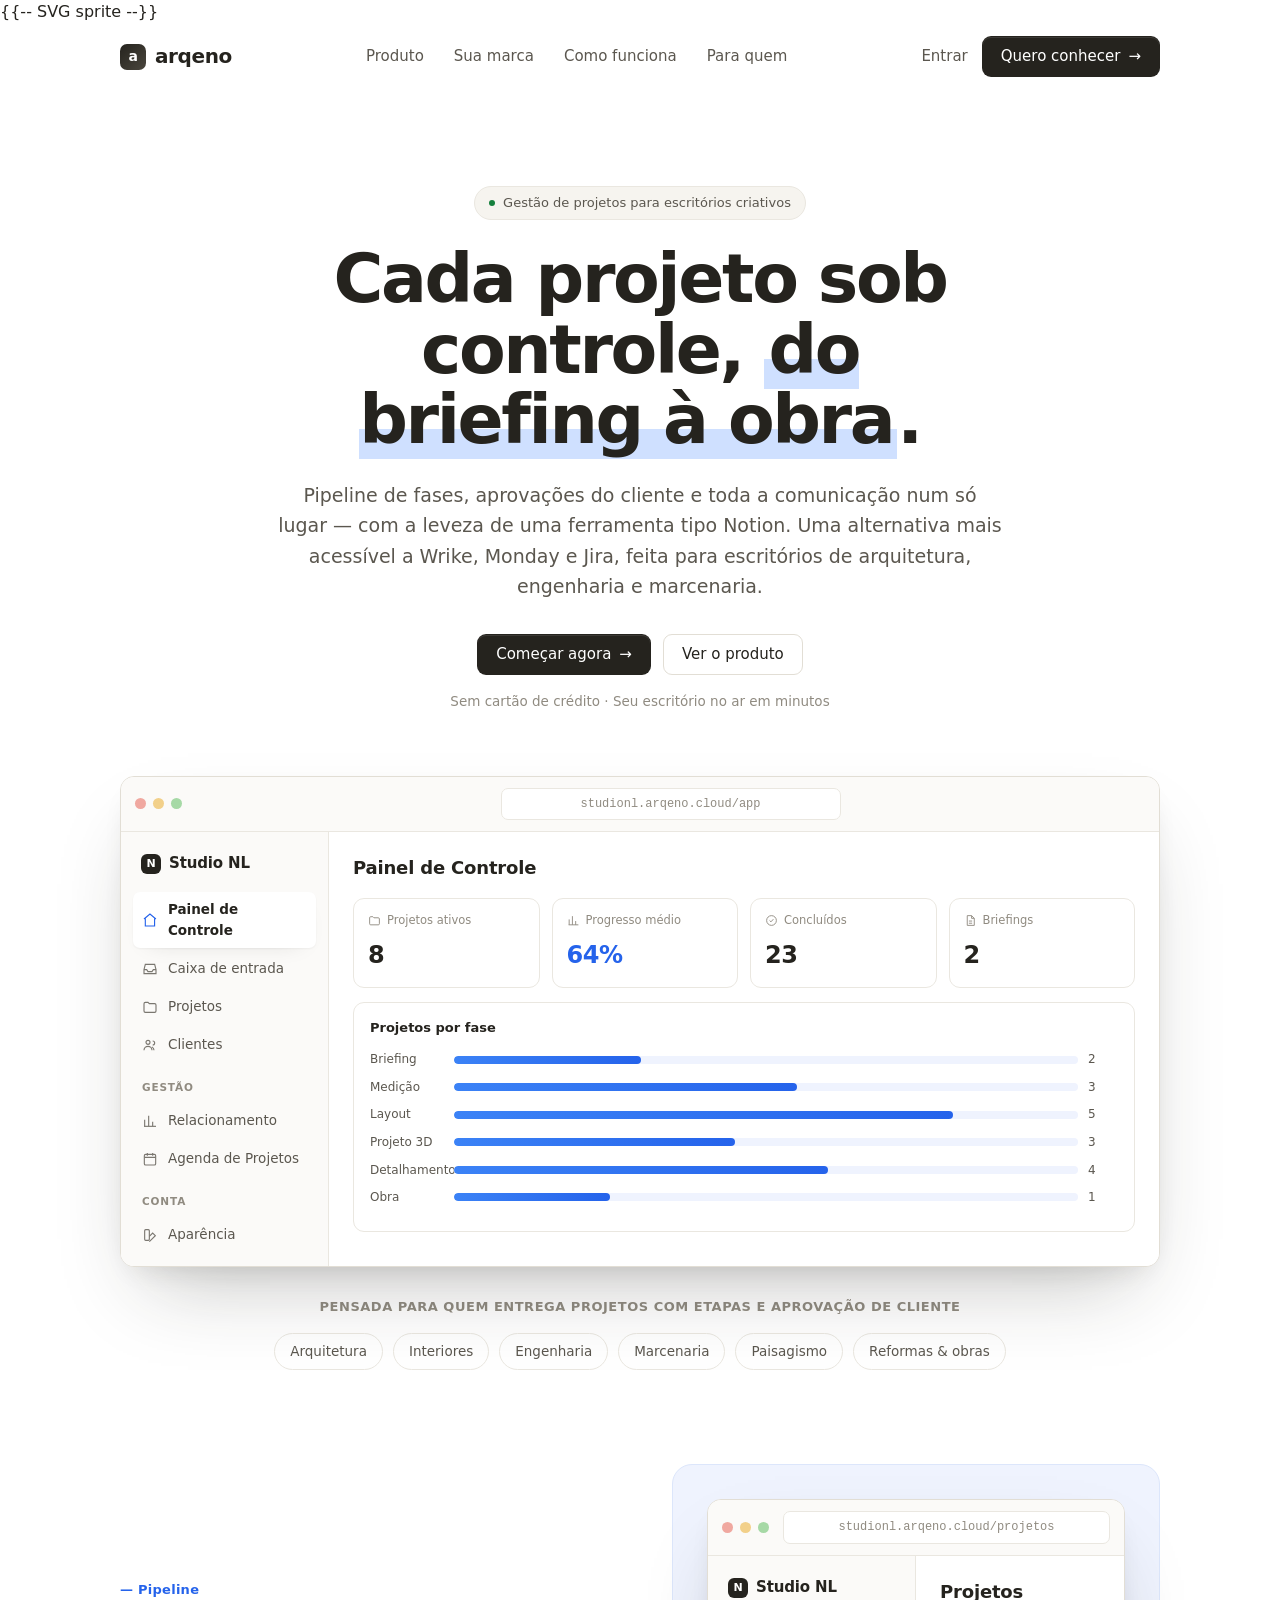
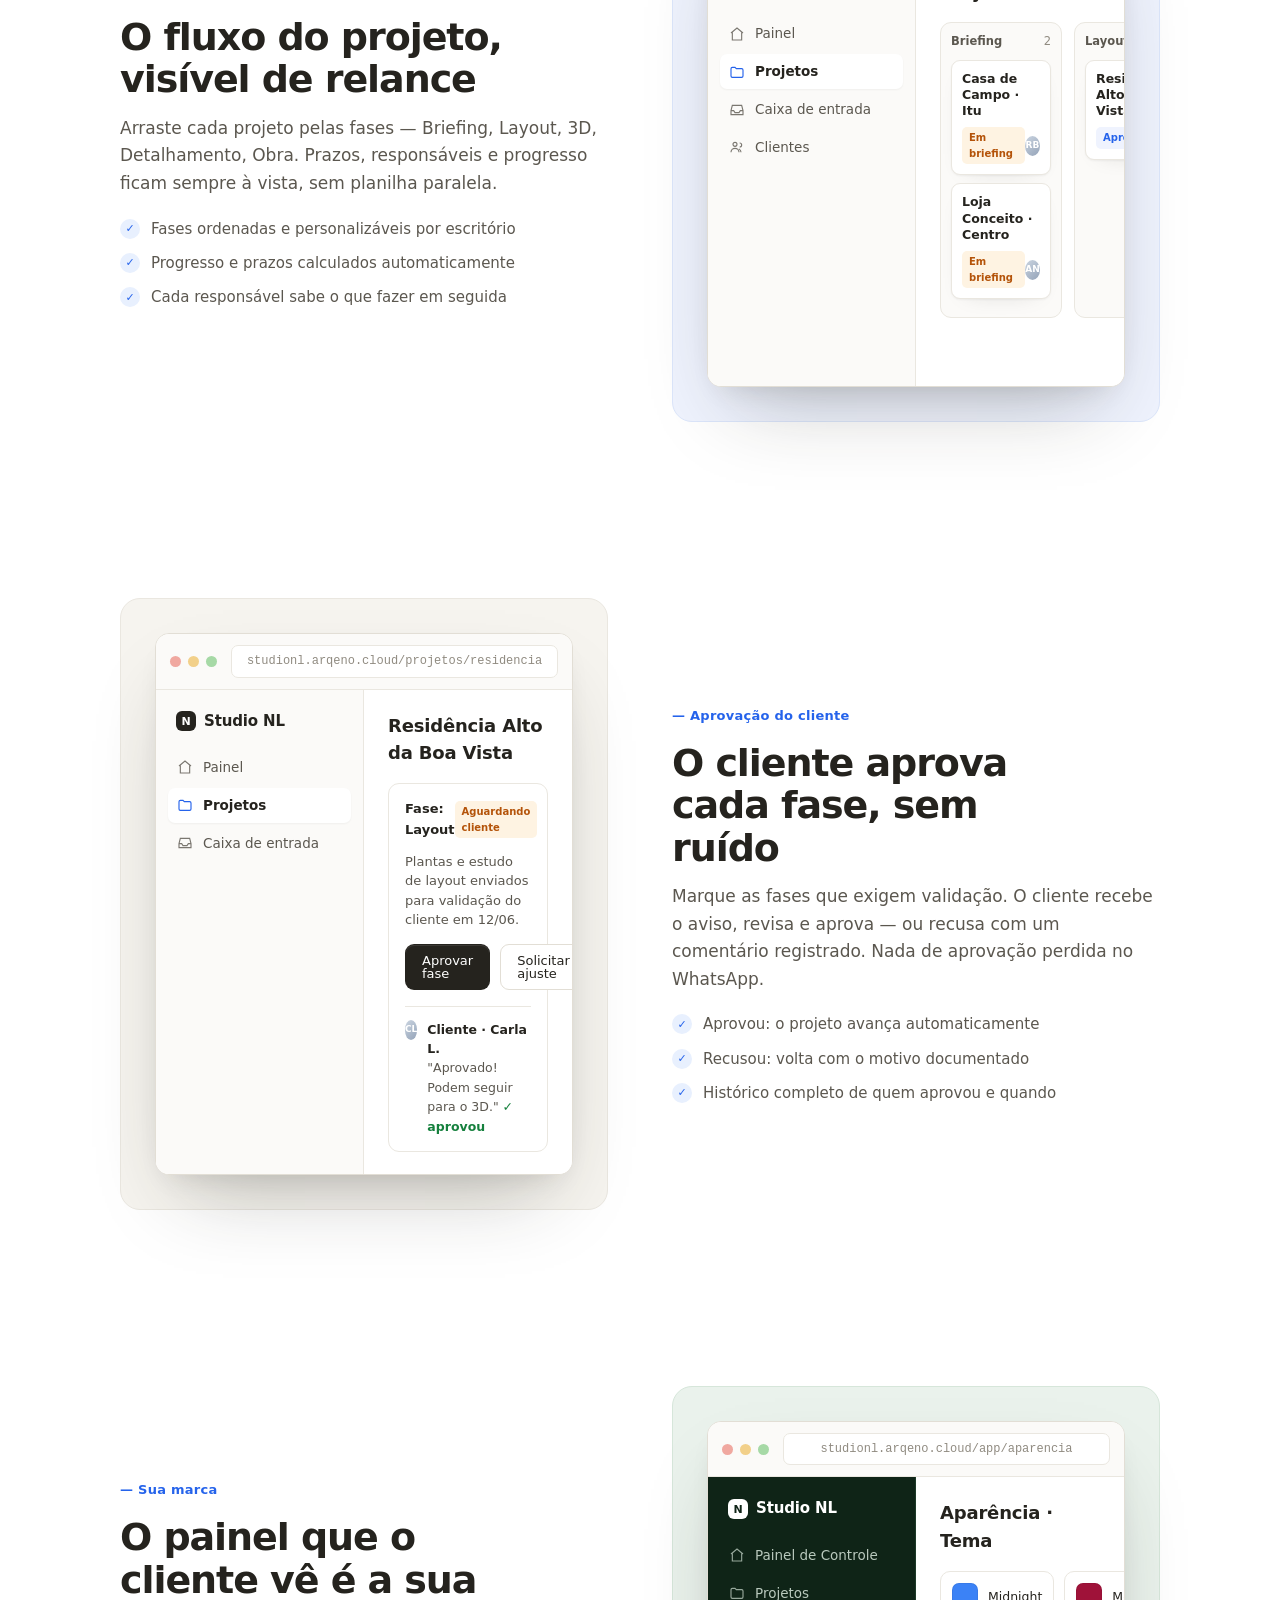
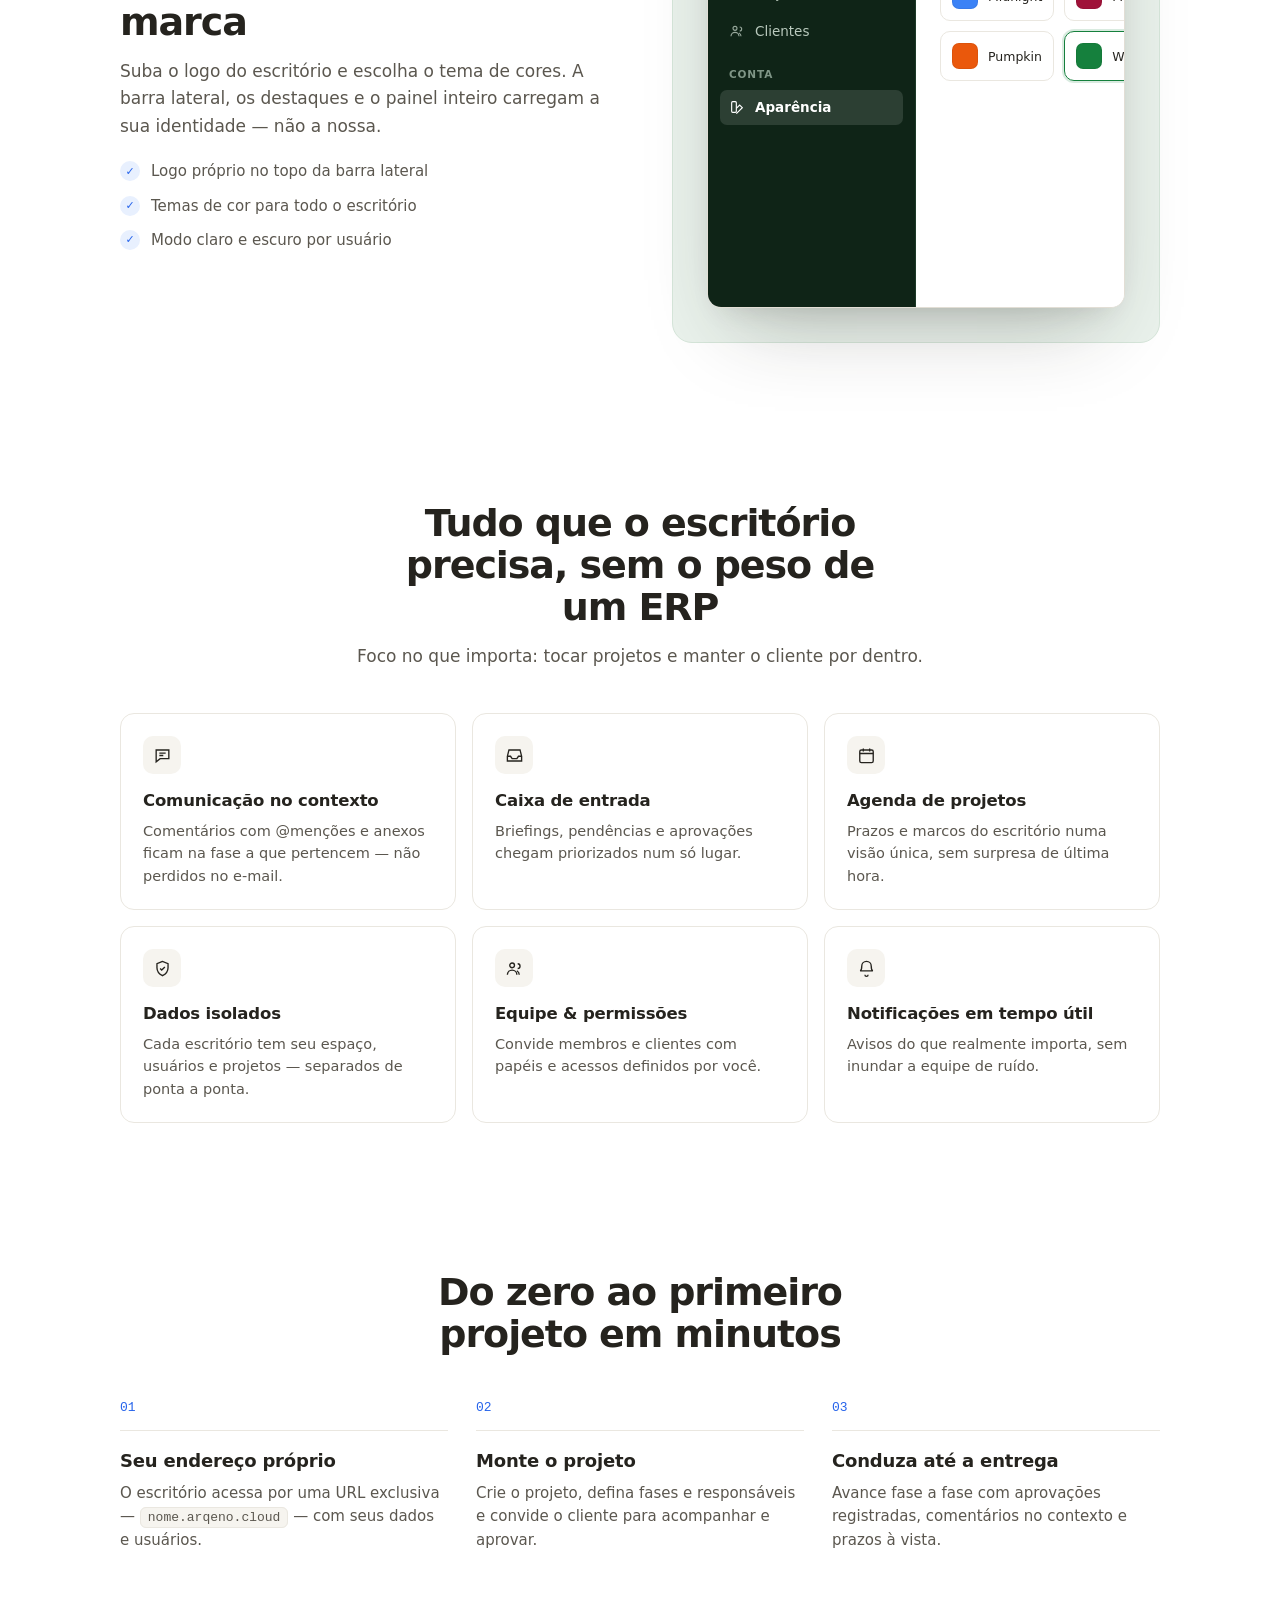
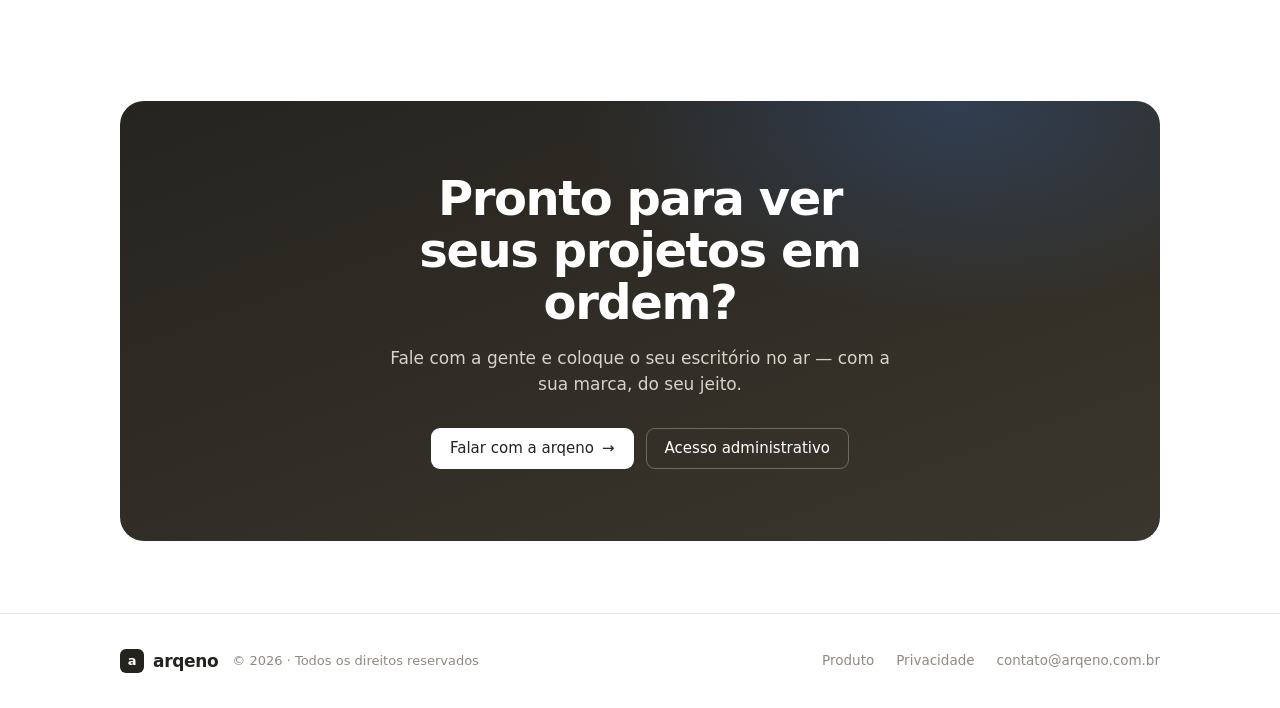
==== index.html @ f5c7b03e "chore: site estatico isolado (landing + privacidade)" ====
<!DOCTYPE html>
<html lang="pt-BR">
<head>
    <meta charset="UTF-8">
    <meta name="viewport" content="width=device-width, initial-scale=1.0">
    <title>Arqeno — A plataforma de projetos para escritórios de arquitetura</title>
    <meta name="description" content="Organize cada projeto do briefing à obra: pipeline de fases, aprovações do cliente e comunicação centralizada. Uma alternativa acessível a Wrike, Monday e Jira, feita para escritórios de arquitetura, engenharia e marcenaria.">
    <link rel="icon" href="favicon.svg">

    <link rel="preconnect" href="https://api.fontshare.com" crossorigin>
    <link href="https://api.fontshare.com/v2/css?f[]=general-sans@400,500,600,700&f[]=jetbrains-mono@400,500&display=swap" rel="stylesheet">

    <style>
        :root {
            --bg:#fff; --bg-warm:#FBFAF8; --tint:#F6F4EF; --tint-blue:#EFF3FE;
            --ink:#25231E; --ink-2:#5B574F; --ink-3:#908B81; --border:#EAE7E0; --border-2:#E2DED5;
            --blue:#2563EB; --blue-soft:#3B82F6; --green:#15803d; --amber:#B45309;
            --sans:'General Sans',-apple-system,system-ui,'Segoe UI',sans-serif;
            --mono:'JetBrains Mono',ui-monospace,monospace;
            --maxw:1120px; --r:14px;
            --shadow-lg:0 40px 80px -28px rgba(37,35,30,.28),0 12px 28px -16px rgba(37,35,30,.18);
            --shadow-sm:0 1px 2px rgba(37,35,30,.05),0 8px 24px -18px rgba(37,35,30,.25);
        }
        *,*::before,*::after{box-sizing:border-box;margin:0;padding:0}
        html{-webkit-text-size-adjust:100%;scroll-behavior:smooth}
        body{font-family:var(--sans);background:var(--bg);color:var(--ink);line-height:1.55;-webkit-font-smoothing:antialiased;text-rendering:optimizeLegibility;overflow-x:hidden}
        img,svg{display:block;max-width:100%}
        a{color:inherit;text-decoration:none}
        .container{max-width:var(--maxw);margin:0 auto;padding-inline:clamp(20px,5vw,40px)}
        .icon{width:1em;height:1em;stroke:currentColor;fill:none;stroke-width:1.7}

        .btn{display:inline-flex;align-items:center;gap:8px;font-family:var(--sans);font-size:15px;font-weight:540;line-height:1;padding:12px 18px;border-radius:9px;border:1px solid transparent;cursor:pointer;transition:transform .18s ease,background .18s,border-color .18s,box-shadow .18s}
        .btn-dark{background:var(--ink);color:#fff;box-shadow:0 1px 0 rgba(255,255,255,.1) inset}
        .btn-dark:hover{background:var(--blue);transform:translateY(-1px)}
        .btn-soft{background:var(--bg);color:var(--ink);border-color:var(--border-2)}
        .btn-soft:hover{border-color:var(--ink-3);transform:translateY(-1px)}
        .btn .ar{transition:transform .2s}.btn:hover .ar{transform:translateX(3px)}

        .nav{position:sticky;top:0;z-index:50;background:color-mix(in srgb,var(--bg) 85%,transparent);backdrop-filter:blur(10px);-webkit-backdrop-filter:blur(10px);border-bottom:1px solid transparent;transition:border-color .25s}
        .nav.scrolled{border-bottom-color:var(--border)}
        .nav-in{display:flex;align-items:center;justify-content:space-between;height:64px}
        .brand{display:flex;align-items:center;gap:9px;font-weight:640;font-size:20px;letter-spacing:-.02em}
        .brand .mk{width:26px;height:26px;border-radius:7px;background:linear-gradient(135deg,var(--ink),#4a463d);display:grid;place-items:center;color:#fff;font-size:14px;font-weight:700}
        .nav-mid{display:flex;gap:30px}
        .nav-mid a{font-size:15px;color:var(--ink-2);transition:color .15s}.nav-mid a:hover{color:var(--ink)}
        .nav-end{display:flex;align-items:center;gap:14px}
        .nav-end .login{font-size:15px;color:var(--ink-2);font-weight:500}.nav-end .login:hover{color:var(--ink)}

        .hero{text-align:center;padding:clamp(56px,9vw,96px) 0 0}
        .pill{display:inline-flex;align-items:center;gap:8px;font-size:13px;font-weight:500;color:var(--ink-2);background:var(--tint);border:1px solid var(--border);border-radius:100px;padding:6px 14px}
        .pill .d{width:6px;height:6px;border-radius:50%;background:var(--green)}
        h1{margin:24px auto 0;max-width:14.5ch;font-size:clamp(38px,6.2vw,68px);line-height:1.04;letter-spacing:-.035em;font-weight:600}
        h1 .hl{background:linear-gradient(180deg,transparent 62%,#cfe0ff 62%);padding:0 .06em}
        .sub{margin:24px auto 0;max-width:60ch;font-size:clamp(16px,1.7vw,19px);color:var(--ink-2);line-height:1.6}
        .hero-cta{margin-top:32px;display:flex;gap:12px;justify-content:center;flex-wrap:wrap}
        .hero-note{margin-top:16px;font-size:13.5px;color:var(--ink-3)}
        .hero-shot{margin-top:clamp(40px,6vw,64px);position:relative}
        .hero-shot::after{content:"";position:absolute;inset:auto 0 -1px 0;height:160px;background:linear-gradient(180deg,transparent,var(--bg));pointer-events:none}
        .glow{position:absolute;left:50%;top:-6%;transform:translateX(-50%);width:80%;height:70%;background:radial-gradient(50% 50% at 50% 50%,rgba(59,130,246,.16),transparent 70%);filter:blur(20px);z-index:0}

        .browser{position:relative;z-index:1;background:var(--bg);border:1px solid var(--border-2);border-radius:var(--r);box-shadow:var(--shadow-lg);overflow:hidden}
        .browser-bar{display:flex;align-items:center;gap:14px;padding:11px 14px;border-bottom:1px solid var(--border);background:var(--bg-warm)}
        .dots{display:flex;gap:7px}.dots i{width:11px;height:11px;border-radius:50%;display:block}
        .dots i:nth-child(1){background:#F0A8A0}.dots i:nth-child(2){background:#F2D08A}.dots i:nth-child(3){background:#A6D9A6}
        .urlbar{flex:1;max-width:340px;margin:0 auto;font-family:var(--mono);font-size:12px;color:var(--ink-3);background:var(--bg);border:1px solid var(--border);border-radius:7px;padding:6px 12px;text-align:center}

        .app{display:grid;grid-template-columns:208px 1fr;min-height:430px;background:var(--bg);text-align:left}
        .app-side{border-right:1px solid var(--border);padding:14px 12px;background:var(--bg-warm);display:flex;flex-direction:column;gap:3px}
        .app-brand{display:flex;align-items:center;gap:8px;padding:6px 8px 14px;font-weight:640;font-size:15px;letter-spacing:-.01em}
        .app-brand .mk{width:20px;height:20px;border-radius:6px;background:var(--ink);color:#fff;display:grid;place-items:center;font-size:11px;font-weight:700}
        .nav-i{display:flex;align-items:center;gap:10px;padding:7px 9px;border-radius:7px;font-size:13.5px;color:var(--ink-2)}
        .nav-i .icon{width:16px;height:16px;opacity:.8}
        .nav-i.active{background:#fff;color:var(--ink);font-weight:560;box-shadow:var(--shadow-sm)}
        .nav-i.active .icon{color:var(--blue);opacity:1}
        .nav-grp{font-size:10.5px;letter-spacing:.08em;text-transform:uppercase;color:var(--ink-3);padding:14px 9px 5px;font-weight:600}
        .app-main{padding:22px 24px;overflow:hidden}
        .app-h{font-size:18px;font-weight:620;letter-spacing:-.01em;margin-bottom:16px}
        .kpis{display:grid;grid-template-columns:repeat(4,1fr);gap:12px}
        .kpi{border:1px solid var(--border);border-radius:11px;padding:13px 14px;background:var(--bg)}
        .kpi .l{font-size:11.5px;color:var(--ink-3);display:flex;align-items:center;gap:6px}.kpi .l .icon{width:13px;height:13px}
        .kpi .n{margin-top:7px;font-size:24px;font-weight:640;letter-spacing:-.02em}.kpi .n.blue{color:var(--blue)}
        .panel{margin-top:14px;border:1px solid var(--border);border-radius:11px;padding:15px 16px}
        .panel .pt{font-size:13px;font-weight:600;margin-bottom:12px}
        .bar-row{display:grid;grid-template-columns:74px 1fr 30px;align-items:center;gap:10px;margin:9px 0;font-size:12px;color:var(--ink-2)}
        .bar{height:8px;border-radius:5px;background:var(--tint-blue);overflow:hidden}.bar>i{display:block;height:100%;border-radius:5px;background:linear-gradient(90deg,var(--blue-soft),var(--blue))}

        .kanban{display:grid;grid-template-columns:repeat(4,1fr);gap:12px}
        .kcol{background:var(--bg-warm);border:1px solid var(--border);border-radius:11px;padding:10px}
        .kcol .ct{font-size:11.5px;font-weight:600;color:var(--ink-2);display:flex;justify-content:space-between;margin-bottom:9px}.kcol .ct .cnt{color:var(--ink-3);font-weight:500}
        .kcard{background:#fff;border:1px solid var(--border);border-radius:9px;padding:10px;margin-bottom:8px;box-shadow:var(--shadow-sm)}
        .kcard .kn{font-size:12.5px;font-weight:560;line-height:1.3}
        .kcard .km{margin-top:8px;display:flex;align-items:center;justify-content:space-between}
        .kchip{font-size:10px;font-weight:600;padding:3px 7px;border-radius:5px}
        .kchip.b{background:var(--tint-blue);color:var(--blue)}.kchip.a{background:#FEF3E2;color:var(--amber)}.kchip.g{background:#E8F4EA;color:var(--green)}
        .av{width:20px;height:20px;border-radius:50%;background:linear-gradient(135deg,#cbd5e1,#94a3b8);color:#fff;font-size:9px;font-weight:600;display:grid;place-items:center}

        .app.themed .app-side{background:#0f2417;border-right-color:#1c3a27}
        .app.themed .app-brand{color:#fff}.app.themed .app-brand .mk{background:#fff;color:#0f2417}
        .app.themed .nav-i{color:#b9c9bd}
        .app.themed .nav-i.active{background:rgba(255,255,255,.12);color:#fff;box-shadow:none}.app.themed .nav-i.active .icon{color:#fff}
        .app.themed .nav-grp{color:#7f9586}
        .swatches{display:grid;grid-template-columns:repeat(3,1fr);gap:10px}
        .sw{border:1px solid var(--border);border-radius:10px;padding:11px;display:flex;align-items:center;gap:10px;font-size:12.5px;font-weight:520}
        .sw .c{width:26px;height:26px;border-radius:7px;flex:none;box-shadow:inset 0 0 0 1px rgba(0,0,0,.06)}
        .sw.sel{border-color:var(--green);box-shadow:0 0 0 2px rgba(21,128,61,.16)}

        .strip{padding:30px 0 6px}
        .strip p{text-align:center;font-size:13px;letter-spacing:.04em;color:var(--ink-3);text-transform:uppercase;font-weight:560}
        .chips{margin:16px auto 0;display:flex;flex-wrap:wrap;gap:10px;justify-content:center}
        .chips span{font-size:13.5px;color:var(--ink-2);border:1px solid var(--border);border-radius:100px;padding:7px 15px}

        .feature{padding:clamp(48px,7vw,88px) 0}
        .feat-in{display:grid;grid-template-columns:1fr 1fr;gap:clamp(32px,5vw,64px);align-items:center}
        .feature.flip .feat-copy{order:2}
        .kicker{display:inline-flex;align-items:center;gap:8px;font-size:13px;font-weight:600;color:var(--blue);letter-spacing:.02em}
        .feature h2{margin:14px 0 14px;font-size:clamp(26px,3.4vw,38px);line-height:1.12;letter-spacing:-.028em;font-weight:600;max-width:15ch}
        .feature p.lead{font-size:17px;color:var(--ink-2);line-height:1.62;max-width:46ch}
        .ticklist{margin-top:20px;display:flex;flex-direction:column;gap:11px}
        .ticklist li{list-style:none;display:flex;gap:11px;align-items:flex-start;font-size:15px;color:var(--ink-2)}
        .ticklist .ck{width:20px;height:20px;flex:none;border-radius:50%;background:#E8F0FE;color:var(--blue);display:grid;place-items:center;font-size:11px;font-weight:700;margin-top:1px}
        .feat-visual.tint{background:var(--tint);border:1px solid var(--border);border-radius:20px;padding:clamp(20px,3vw,34px)}
        .feat-visual.tint.blue{background:var(--tint-blue);border-color:#DCE6FB}
        .feat-visual.tint.green{background:#EAF2EC;border-color:#D6E6DA}

        .grid-sec{padding:clamp(40px,6vw,72px) 0}
        .sec-title{text-align:center;font-size:clamp(26px,3.4vw,38px);letter-spacing:-.028em;font-weight:600;line-height:1.1;max-width:18ch;margin:0 auto}
        .sec-sub{text-align:center;color:var(--ink-2);font-size:17px;margin:14px auto 0;max-width:54ch}
        .mini-grid{margin-top:44px;display:grid;grid-template-columns:repeat(3,1fr);gap:16px}
        .mini{border:1px solid var(--border);border-radius:14px;padding:22px;background:var(--bg);transition:box-shadow .25s,transform .25s}
        .mini:hover{box-shadow:var(--shadow-sm);transform:translateY(-2px)}
        .mini .ic{width:38px;height:38px;border-radius:10px;background:var(--tint);display:grid;place-items:center;margin-bottom:14px}.mini .ic .icon{width:19px;height:19px;stroke:var(--ink)}
        .mini h3{font-size:16.5px;font-weight:600;letter-spacing:-.01em;margin-bottom:6px}
        .mini p{font-size:14.5px;color:var(--ink-2);line-height:1.55}

        .steps-sec{padding:clamp(44px,6vw,80px) 0}
        .steps{margin-top:42px;display:grid;grid-template-columns:repeat(3,1fr);gap:28px}
        .stp .sn{font-family:var(--mono);font-size:13px;color:var(--blue);font-weight:500}
        .stp .ln{height:1px;background:var(--border);margin:12px 0 16px}
        .stp h3{font-size:18px;font-weight:600;letter-spacing:-.01em;margin-bottom:7px}
        .stp p{font-size:15px;color:var(--ink-2);line-height:1.58}
        .url-pill{font-family:var(--mono);font-size:13px;background:var(--tint);border:1px solid var(--border);border-radius:6px;padding:2px 7px}

        .cta-band{margin:clamp(40px,6vw,72px) 0}
        .cta-card{background:linear-gradient(160deg,#26241F,#3a362d);color:#fff;border-radius:24px;padding:clamp(40px,6vw,72px) clamp(28px,5vw,64px);text-align:center;position:relative;overflow:hidden}
        .cta-card::before{content:"";position:absolute;inset:0;background:radial-gradient(60% 80% at 80% 0%,rgba(59,130,246,.22),transparent 60%)}
        .cta-card>*{position:relative}
        .cta-card h2{font-size:clamp(28px,4.4vw,48px);letter-spacing:-.03em;font-weight:600;line-height:1.08;max-width:16ch;margin:0 auto}
        .cta-card p{margin:16px auto 0;max-width:48ch;color:#D7D3CA;font-size:17px}
        .cta-card .acts{margin-top:30px;display:flex;gap:12px;justify-content:center;flex-wrap:wrap}
        .btn-light{background:#fff;color:var(--ink)}.btn-light:hover{background:#f1efe9;transform:translateY(-1px)}
        .btn-line{background:transparent;color:#fff;border-color:rgba(255,255,255,.28)}.btn-line:hover{border-color:#fff;transform:translateY(-1px)}

        footer.foot{border-top:1px solid var(--border);padding:34px 0}
        .foot-in{display:flex;flex-wrap:wrap;gap:16px;align-items:center;justify-content:space-between}
        .foot .brand{font-size:17px}
        .foot .cp{font-size:13px;color:var(--ink-3)}
        .foot-r{display:flex;gap:22px;align-items:center}
        .foot-r a{font-size:13.5px;color:var(--ink-3)}.foot-r a:hover{color:var(--ink)}

        .reveal{opacity:0;transform:translateY(18px);transition:opacity .8s cubic-bezier(.2,.7,.2,1),transform .8s cubic-bezier(.2,.7,.2,1)}
        .reveal.in{opacity:1;transform:none}
        [data-d="1"]{transition-delay:.06s}[data-d="2"]{transition-delay:.12s}[data-d="3"]{transition-delay:.18s}

        @media (max-width:880px){.nav-mid{display:none}.feat-in{grid-template-columns:1fr;gap:28px}.feature.flip .feat-copy{order:0}.kpis{grid-template-columns:repeat(2,1fr)}.kanban{grid-template-columns:repeat(2,1fr)}.mini-grid{grid-template-columns:1fr 1fr}.steps{grid-template-columns:1fr}}
        @media (max-width:560px){.nav-end .login{display:none}.app{grid-template-columns:1fr}.app-side{display:none}.kpis{grid-template-columns:1fr 1fr}.kanban{grid-template-columns:1fr 1fr}.mini-grid{grid-template-columns:1fr}.swatches{grid-template-columns:repeat(2,1fr)}}
        @media (prefers-reduced-motion:reduce){html{scroll-behavior:auto}.reveal{opacity:1;transform:none;transition:none}.btn:hover,.mini:hover{transform:none}}
    </style>
</head>
<body>
    {{-- SVG sprite --}}
    <svg width="0" height="0" style="position:absolute" aria-hidden="true">
        <symbol id="i-home" viewBox="0 0 24 24"><path d="M3 10.5 12 3l9 7.5"/><path d="M5 9.5V21h14V9.5"/></symbol>
        <symbol id="i-inbox" viewBox="0 0 24 24"><path d="M3 13h4l2 3h6l2-3h4"/><path d="M5 5h14l2 8v6H3v-6z"/></symbol>
        <symbol id="i-folder" viewBox="0 0 24 24"><path d="M3 7a2 2 0 0 1 2-2h4l2 2h8a2 2 0 0 1 2 2v9a2 2 0 0 1-2 2H5a2 2 0 0 1-2-2z"/></symbol>
        <symbol id="i-users" viewBox="0 0 24 24"><circle cx="9" cy="8" r="3"/><path d="M3 20a6 6 0 0 1 12 0"/><path d="M16 6a3 3 0 0 1 0 6"/><path d="M18 20a6 6 0 0 0-3-5.2"/></symbol>
        <symbol id="i-chart" viewBox="0 0 24 24"><path d="M4 20V10"/><path d="M10 20V4"/><path d="M16 20v-7"/><path d="M3 20h18"/></symbol>
        <symbol id="i-calendar" viewBox="0 0 24 24"><rect x="3.5" y="5" width="17" height="16" rx="2"/><path d="M3.5 9.5h17M8 3v4M16 3v4"/></symbol>
        <symbol id="i-swatch" viewBox="0 0 24 24"><rect x="4" y="4" width="7" height="16" rx="1.5"/><path d="M11 14l5-5 4 4-9 9"/></symbol>
        <symbol id="i-check" viewBox="0 0 24 24"><circle cx="12" cy="12" r="9"/><path d="m8.5 12 2.5 2.5 4.5-5"/></symbol>
        <symbol id="i-doc" viewBox="0 0 24 24"><path d="M6 3h8l5 5v13H6z"/><path d="M14 3v5h5M9 13h6M9 17h6"/></symbol>
        <symbol id="i-chat" viewBox="0 0 24 24"><path d="M4 5h16v11H9l-5 4z"/><path d="M8 9h8M8 12h5"/></symbol>
        <symbol id="i-shield" viewBox="0 0 24 24"><path d="M12 3 5 6v5c0 4.5 3 8 7 10 4-2 7-5.5 7-10V6z"/><path d="m9 12 2 2 4-4"/></symbol>
        <symbol id="i-bell" viewBox="0 0 24 24"><path d="M6 9a6 6 0 0 1 12 0c0 5 2 6 2 6H4s2-1 2-6"/><path d="M10 20a2 2 0 0 0 4 0"/></symbol>
    </svg>

    <header class="nav" id="nav">
        <div class="container nav-in">
            <a href="/" class="brand"><span class="mk">a</span> arqeno</a>
            <nav class="nav-mid">
                <a href="#produto">Produto</a>
                <a href="#whitelabel">Sua marca</a>
                <a href="#fluxo">Como funciona</a>
                <a href="#publico">Para quem</a>
            </nav>
            <div class="nav-end">
                <a href="https://admin.arqeno.com.br/admin" class="login">Entrar</a>
                <a href="mailto:contato@arqeno.com.br?subject=Quero%20conhecer%20a%20arqeno" class="btn btn-dark">Quero conhecer <span class="ar">→</span></a>
            </div>
        </div>
    </header>

    <section class="hero">
        <div class="container">
            <span class="pill reveal"><span class="d"></span> Gestão de projetos para escritórios criativos</span>
            <h1 class="reveal" data-d="1">Cada projeto sob controle, <span class="hl">do briefing à obra</span>.</h1>
            <p class="sub reveal" data-d="2">Pipeline de fases, aprovações do cliente e toda a comunicação num só lugar — com a leveza de uma ferramenta tipo Notion. Uma alternativa mais acessível a Wrike, Monday e Jira, feita para escritórios de arquitetura, engenharia e marcenaria.</p>
            <div class="hero-cta reveal" data-d="3">
                <a href="mailto:contato@arqeno.com.br?subject=Quero%20conhecer%20a%20arqeno" class="btn btn-dark">Começar agora <span class="ar">→</span></a>
                <a href="#produto" class="btn btn-soft">Ver o produto</a>
            </div>
            <p class="hero-note reveal" data-d="3">Sem cartão de crédito · Seu escritório no ar em minutos</p>
        </div>

        <div class="container hero-shot reveal" data-d="2">
            <div class="glow"></div>
            <div class="browser">
                <div class="browser-bar"><div class="dots"><i></i><i></i><i></i></div><div class="urlbar">studionl.arqeno.cloud/app</div></div>
                <div class="app">
                    <aside class="app-side">
                        <div class="app-brand"><span class="mk">N</span> Studio NL</div>
                        <div class="nav-i active"><svg class="icon"><use href="#i-home"/></svg> Painel de Controle</div>
                        <div class="nav-i"><svg class="icon"><use href="#i-inbox"/></svg> Caixa de entrada</div>
                        <div class="nav-i"><svg class="icon"><use href="#i-folder"/></svg> Projetos</div>
                        <div class="nav-i"><svg class="icon"><use href="#i-users"/></svg> Clientes</div>
                        <div class="nav-grp">Gestão</div>
                        <div class="nav-i"><svg class="icon"><use href="#i-chart"/></svg> Relacionamento</div>
                        <div class="nav-i"><svg class="icon"><use href="#i-calendar"/></svg> Agenda de Projetos</div>
                        <div class="nav-grp">Conta</div>
                        <div class="nav-i"><svg class="icon"><use href="#i-swatch"/></svg> Aparência</div>
                    </aside>
                    <main class="app-main">
                        <div class="app-h">Painel de Controle</div>
                        <div class="kpis">
                            <div class="kpi"><div class="l"><svg class="icon"><use href="#i-folder"/></svg> Projetos ativos</div><div class="n">8</div></div>
                            <div class="kpi"><div class="l"><svg class="icon"><use href="#i-chart"/></svg> Progresso médio</div><div class="n blue">64%</div></div>
                            <div class="kpi"><div class="l"><svg class="icon"><use href="#i-check"/></svg> Concluídos</div><div class="n">23</div></div>
                            <div class="kpi"><div class="l"><svg class="icon"><use href="#i-doc"/></svg> Briefings</div><div class="n">2</div></div>
                        </div>
                        <div class="panel">
                            <div class="pt">Projetos por fase</div>
                            <div class="bar-row"><span>Briefing</span><span class="bar"><i style="width:30%"></i></span><span>2</span></div>
                            <div class="bar-row"><span>Medição</span><span class="bar"><i style="width:55%"></i></span><span>3</span></div>
                            <div class="bar-row"><span>Layout</span><span class="bar"><i style="width:80%"></i></span><span>5</span></div>
                            <div class="bar-row"><span>Projeto 3D</span><span class="bar"><i style="width:45%"></i></span><span>3</span></div>
                            <div class="bar-row"><span>Detalhamento</span><span class="bar"><i style="width:60%"></i></span><span>4</span></div>
                            <div class="bar-row"><span>Obra</span><span class="bar"><i style="width:25%"></i></span><span>1</span></div>
                        </div>
                    </main>
                </div>
            </div>
        </div>
    </section>

    <section class="strip">
        <div class="container">
            <p class="reveal">Pensada para quem entrega projetos com etapas e aprovação de cliente</p>
            <div class="chips reveal" data-d="1">
                <span>Arquitetura</span><span>Interiores</span><span>Engenharia</span><span>Marcenaria</span><span>Paisagismo</span><span>Reformas &amp; obras</span>
            </div>
        </div>
    </section>

    <section class="feature" id="produto">
        <div class="container feat-in">
            <div class="feat-copy reveal">
                <span class="kicker">— Pipeline</span>
                <h2>O fluxo do projeto, visível de relance</h2>
                <p class="lead">Arraste cada projeto pelas fases — Briefing, Layout, 3D, Detalhamento, Obra. Prazos, responsáveis e progresso ficam sempre à vista, sem planilha paralela.</p>
                <ul class="ticklist">
                    <li><span class="ck">✓</span> Fases ordenadas e personalizáveis por escritório</li>
                    <li><span class="ck">✓</span> Progresso e prazos calculados automaticamente</li>
                    <li><span class="ck">✓</span> Cada responsável sabe o que fazer em seguida</li>
                </ul>
            </div>
            <div class="feat-visual tint blue reveal" data-d="1">
                <div class="browser">
                    <div class="browser-bar"><div class="dots"><i></i><i></i><i></i></div><div class="urlbar">studionl.arqeno.cloud/projetos</div></div>
                    <div class="app"><aside class="app-side">
                        <div class="app-brand"><span class="mk">N</span> Studio NL</div>
                        <div class="nav-i"><svg class="icon"><use href="#i-home"/></svg> Painel</div>
                        <div class="nav-i active"><svg class="icon"><use href="#i-folder"/></svg> Projetos</div>
                        <div class="nav-i"><svg class="icon"><use href="#i-inbox"/></svg> Caixa de entrada</div>
                        <div class="nav-i"><svg class="icon"><use href="#i-users"/></svg> Clientes</div>
                    </aside><main class="app-main">
                        <div class="app-h">Projetos</div>
                        <div class="kanban">
                            <div class="kcol"><div class="ct">Briefing <span class="cnt">2</span></div>
                                <div class="kcard"><div class="kn">Casa de Campo · Itu</div><div class="km"><span class="kchip a">Em briefing</span><span class="av">RB</span></div></div>
                                <div class="kcard"><div class="kn">Loja Conceito · Centro</div><div class="km"><span class="kchip a">Em briefing</span><span class="av">AN</span></div></div>
                            </div>
                            <div class="kcol"><div class="ct">Layout <span class="cnt">1</span></div>
                                <div class="kcard"><div class="kn">Residência Alto da Boa Vista</div><div class="km"><span class="kchip b">Aprovação</span><span class="av">MV</span></div></div>
                            </div>
                            <div class="kcol"><div class="ct">Projeto 3D <span class="cnt">1</span></div>
                                <div class="kcard"><div class="kn">Apto. Jardins · Reforma</div><div class="km"><span class="kchip b">Em curso</span><span class="av">BC</span></div></div>
                            </div>
                            <div class="kcol"><div class="ct">Obra <span class="cnt">1</span></div>
                                <div class="kcard"><div class="kn">Escritório Faria Lima</div><div class="km"><span class="kchip g">Em obra</span><span class="av">DN</span></div></div>
                            </div>
                        </div>
                    </main></div>
                </div>
            </div>
        </div>
    </section>

    <section class="feature flip">
        <div class="container feat-in">
            <div class="feat-copy reveal">
                <span class="kicker">— Aprovação do cliente</span>
                <h2>O cliente aprova cada fase, sem ruído</h2>
                <p class="lead">Marque as fases que exigem validação. O cliente recebe o aviso, revisa e aprova — ou recusa com um comentário registrado. Nada de aprovação perdida no WhatsApp.</p>
                <ul class="ticklist">
                    <li><span class="ck">✓</span> Aprovou: o projeto avança automaticamente</li>
                    <li><span class="ck">✓</span> Recusou: volta com o motivo documentado</li>
                    <li><span class="ck">✓</span> Histórico completo de quem aprovou e quando</li>
                </ul>
            </div>
            <div class="feat-visual tint reveal" data-d="1">
                <div class="browser">
                    <div class="browser-bar"><div class="dots"><i></i><i></i><i></i></div><div class="urlbar">studionl.arqeno.cloud/projetos/residencia</div></div>
                    <div class="app"><aside class="app-side">
                        <div class="app-brand"><span class="mk">N</span> Studio NL</div>
                        <div class="nav-i"><svg class="icon"><use href="#i-home"/></svg> Painel</div>
                        <div class="nav-i active"><svg class="icon"><use href="#i-folder"/></svg> Projetos</div>
                        <div class="nav-i"><svg class="icon"><use href="#i-inbox"/></svg> Caixa de entrada</div>
                    </aside><main class="app-main">
                        <div class="app-h">Residência Alto da Boa Vista</div>
                        <div class="panel" style="margin-top:0">
                            <div class="pt" style="display:flex;justify-content:space-between;align-items:center">Fase: Layout <span class="kchip a">Aguardando cliente</span></div>
                            <p style="font-size:13px;color:var(--ink-2);line-height:1.5;margin:4px 0 14px">Plantas e estudo de layout enviados para validação do cliente em 12/06.</p>
                            <div style="display:flex;gap:10px">
                                <span class="btn btn-dark" style="font-size:13px;padding:9px 16px">Aprovar fase</span>
                                <span class="btn btn-soft" style="font-size:13px;padding:9px 16px">Solicitar ajuste</span>
                            </div>
                            <div style="margin-top:16px;border-top:1px solid var(--border);padding-top:13px;display:flex;gap:10px;align-items:flex-start">
                                <span class="av">CL</span>
                                <div><div style="font-size:12.5px;font-weight:560">Cliente · Carla L.</div><div style="font-size:12.5px;color:var(--ink-2)">"Aprovado! Podem seguir para o 3D." <span style="color:var(--green);font-weight:600">✓ aprovou</span></div></div>
                            </div>
                        </div>
                    </main></div>
                </div>
            </div>
        </div>
    </section>

    <section class="feature" id="whitelabel">
        <div class="container feat-in">
            <div class="feat-copy reveal">
                <span class="kicker">— Sua marca</span>
                <h2>O painel que o cliente vê é a sua marca</h2>
                <p class="lead">Suba o logo do escritório e escolha o tema de cores. A barra lateral, os destaques e o painel inteiro carregam a sua identidade — não a nossa.</p>
                <ul class="ticklist">
                    <li><span class="ck">✓</span> Logo próprio no topo da barra lateral</li>
                    <li><span class="ck">✓</span> Temas de cor para todo o escritório</li>
                    <li><span class="ck">✓</span> Modo claro e escuro por usuário</li>
                </ul>
            </div>
            <div class="feat-visual tint green reveal" data-d="1">
                <div class="browser">
                    <div class="browser-bar"><div class="dots"><i></i><i></i><i></i></div><div class="urlbar">studionl.arqeno.cloud/app/aparencia</div></div>
                    <div class="app themed"><aside class="app-side">
                        <div class="app-brand"><span class="mk">N</span> Studio NL</div>
                        <div class="nav-i"><svg class="icon"><use href="#i-home"/></svg> Painel de Controle</div>
                        <div class="nav-i"><svg class="icon"><use href="#i-folder"/></svg> Projetos</div>
                        <div class="nav-i"><svg class="icon"><use href="#i-users"/></svg> Clientes</div>
                        <div class="nav-grp">Conta</div>
                        <div class="nav-i active"><svg class="icon"><use href="#i-swatch"/></svg> Aparência</div>
                    </aside><main class="app-main">
                        <div class="app-h">Aparência · Tema</div>
                        <div class="swatches">
                            <div class="sw"><span class="c" style="background:#3b82f6"></span> Midnight</div>
                            <div class="sw"><span class="c" style="background:#9f1239"></span> Merlot</div>
                            <div class="sw"><span class="c" style="background:#6d28d9"></span> Imperial</div>
                            <div class="sw"><span class="c" style="background:#ea580c"></span> Pumpkin</div>
                            <div class="sw sel"><span class="c" style="background:#15803d"></span> Woodland</div>
                            <div class="sw"><span class="c" style="background:#404040"></span> Monochrome</div>
                        </div>
                    </main></div>
                </div>
            </div>
        </div>
    </section>

    <section class="grid-sec">
        <div class="container">
            <h2 class="sec-title reveal">Tudo que o escritório precisa, sem o peso de um ERP</h2>
            <p class="sec-sub reveal" data-d="1">Foco no que importa: tocar projetos e manter o cliente por dentro.</p>
            <div class="mini-grid">
                <div class="mini reveal"><div class="ic"><svg class="icon"><use href="#i-chat"/></svg></div><h3>Comunicação no contexto</h3><p>Comentários com @menções e anexos ficam na fase a que pertencem — não perdidos no e-mail.</p></div>
                <div class="mini reveal" data-d="1"><div class="ic"><svg class="icon"><use href="#i-inbox"/></svg></div><h3>Caixa de entrada</h3><p>Briefings, pendências e aprovações chegam priorizados num só lugar.</p></div>
                <div class="mini reveal" data-d="2"><div class="ic"><svg class="icon"><use href="#i-calendar"/></svg></div><h3>Agenda de projetos</h3><p>Prazos e marcos do escritório numa visão única, sem surpresa de última hora.</p></div>
                <div class="mini reveal"><div class="ic"><svg class="icon"><use href="#i-shield"/></svg></div><h3>Dados isolados</h3><p>Cada escritório tem seu espaço, usuários e projetos — separados de ponta a ponta.</p></div>
                <div class="mini reveal" data-d="1"><div class="ic"><svg class="icon"><use href="#i-users"/></svg></div><h3>Equipe &amp; permissões</h3><p>Convide membros e clientes com papéis e acessos definidos por você.</p></div>
                <div class="mini reveal" data-d="2"><div class="ic"><svg class="icon"><use href="#i-bell"/></svg></div><h3>Notificações em tempo útil</h3><p>Avisos do que realmente importa, sem inundar a equipe de ruído.</p></div>
            </div>
        </div>
    </section>

    <section class="steps-sec" id="fluxo">
        <div class="container">
            <h2 class="sec-title reveal">Do zero ao primeiro projeto em minutos</h2>
            <div class="steps">
                <div class="stp reveal"><div class="sn">01</div><div class="ln"></div><h3>Seu endereço próprio</h3><p>O escritório acessa por uma URL exclusiva — <span class="url-pill">nome.arqeno.cloud</span> — com seus dados e usuários.</p></div>
                <div class="stp reveal" data-d="1"><div class="sn">02</div><div class="ln"></div><h3>Monte o projeto</h3><p>Crie o projeto, defina fases e responsáveis e convide o cliente para acompanhar e aprovar.</p></div>
                <div class="stp reveal" data-d="2"><div class="sn">03</div><div class="ln"></div><h3>Conduza até a entrega</h3><p>Avance fase a fase com aprovações registradas, comentários no contexto e prazos à vista.</p></div>
            </div>
        </div>
    </section>

    <section class="cta-band" id="publico">
        <div class="container">
            <div class="cta-card reveal">
                <h2>Pronto para ver seus projetos em ordem?</h2>
                <p>Fale com a gente e coloque o seu escritório no ar — com a sua marca, do seu jeito.</p>
                <div class="acts">
                    <a href="mailto:contato@arqeno.com.br?subject=Quero%20conhecer%20a%20arqeno" class="btn btn-light">Falar com a arqeno <span class="ar">→</span></a>
                    <a href="https://admin.arqeno.com.br/admin" class="btn btn-line">Acesso administrativo</a>
                </div>
            </div>
        </div>
    </section>

    <footer class="foot">
        <div class="container foot-in">
            <div style="display:flex;align-items:center;gap:14px">
                <span class="brand"><span class="mk" style="width:24px;height:24px;border-radius:6px;background:var(--ink);color:#fff;display:inline-grid;place-items:center;font-size:13px;font-weight:700">a</span> arqeno</span>
                <span class="cp">&copy; <span id="y"></span> · Todos os direitos reservados</span>
            </div>
            <div class="foot-r">
                <a href="#produto">Produto</a>
                <a href="privacidade.html">Privacidade</a>
                <a href="mailto:contato@arqeno.com.br">contato@arqeno.com.br</a>
            </div>
        </div>
    </footer>

    <script>
        document.getElementById('y').textContent = new Date().getFullYear();
        (function(){
            var nav=document.getElementById('nav');
            var f=function(){nav.classList.toggle('scrolled',window.scrollY>8)};
            addEventListener('scroll',f,{passive:true});f();
            var reduce=matchMedia('(prefers-reduced-motion: reduce)').matches;
            var els=[].slice.call(document.querySelectorAll('.reveal'));
            if(reduce||!('IntersectionObserver'in window)){els.forEach(function(e){e.classList.add('in')});return;}
            var io=new IntersectionObserver(function(en){en.forEach(function(e){if(e.isIntersecting){e.target.classList.add('in');io.unobserve(e.target);}})},{threshold:.12,rootMargin:'0px 0px -8% 0px'});
            els.forEach(function(e){io.observe(e)});
        })();
    </script>
</body>
</html>
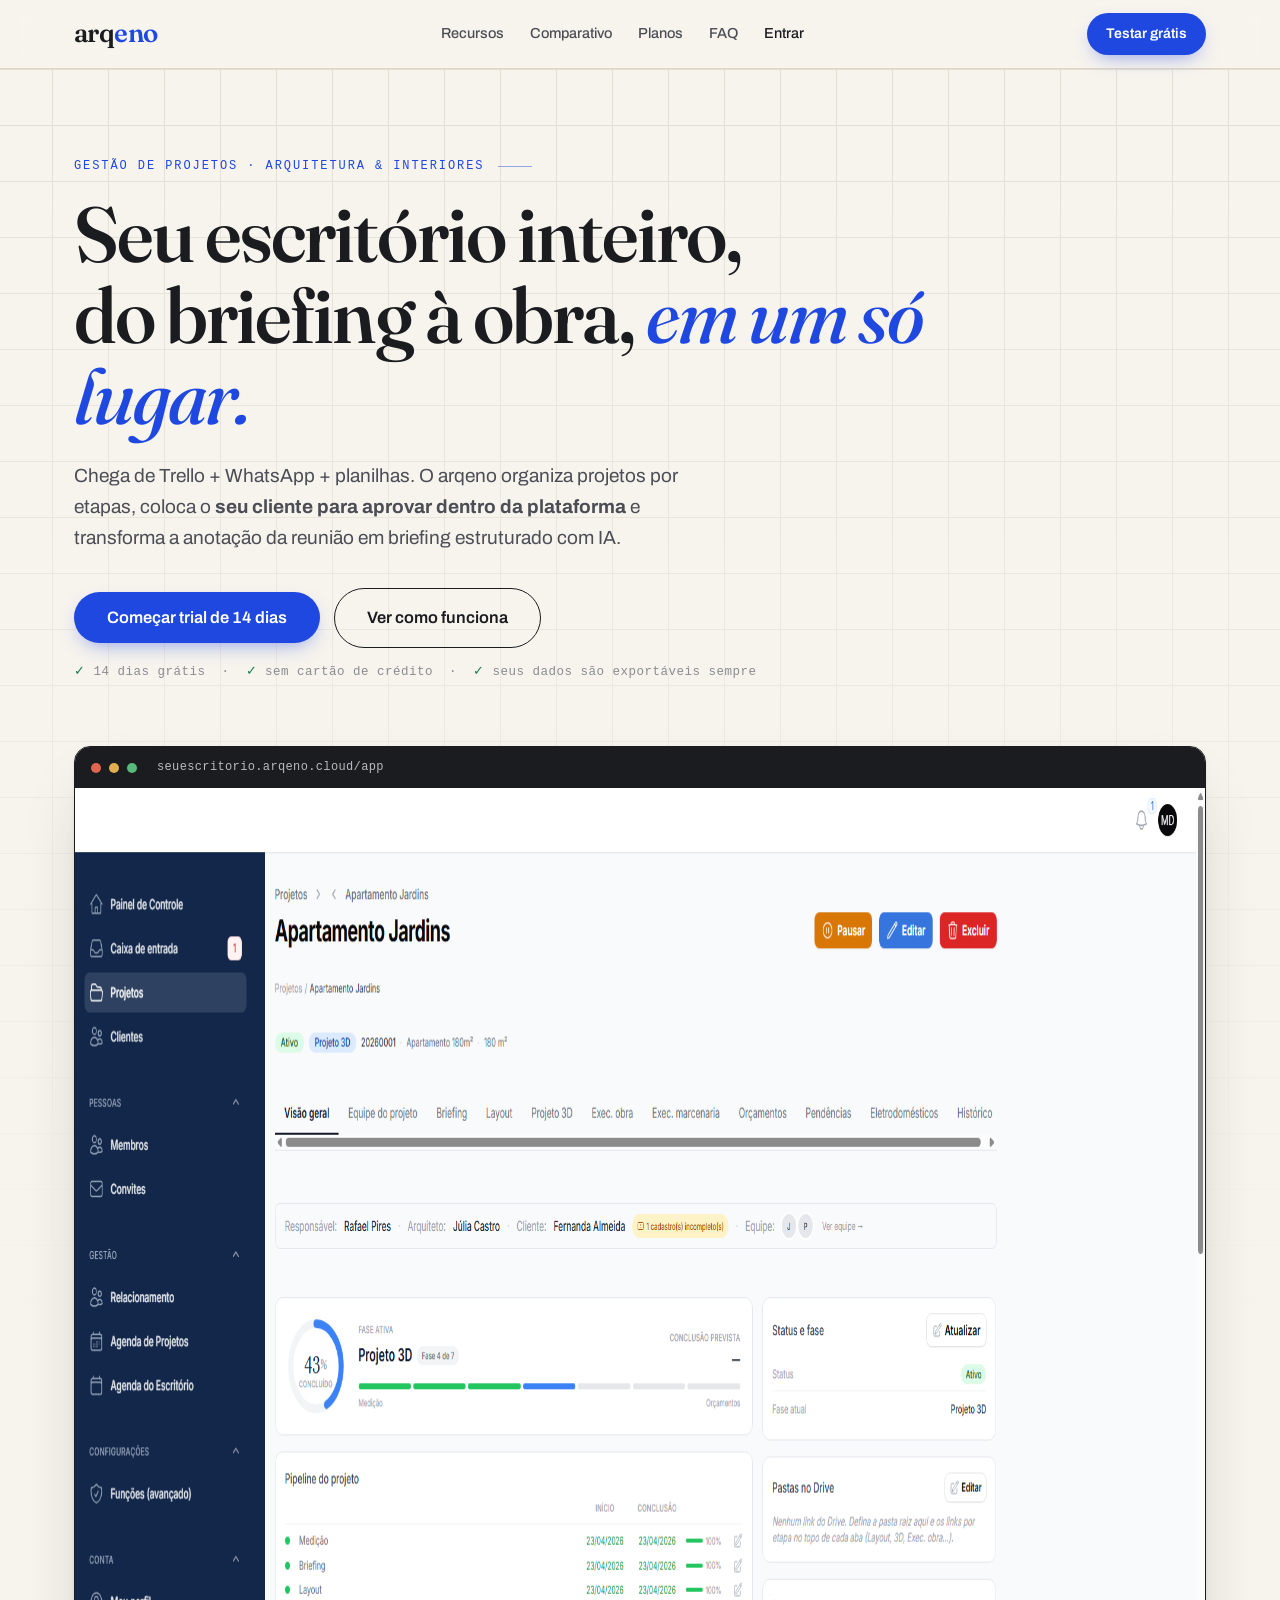
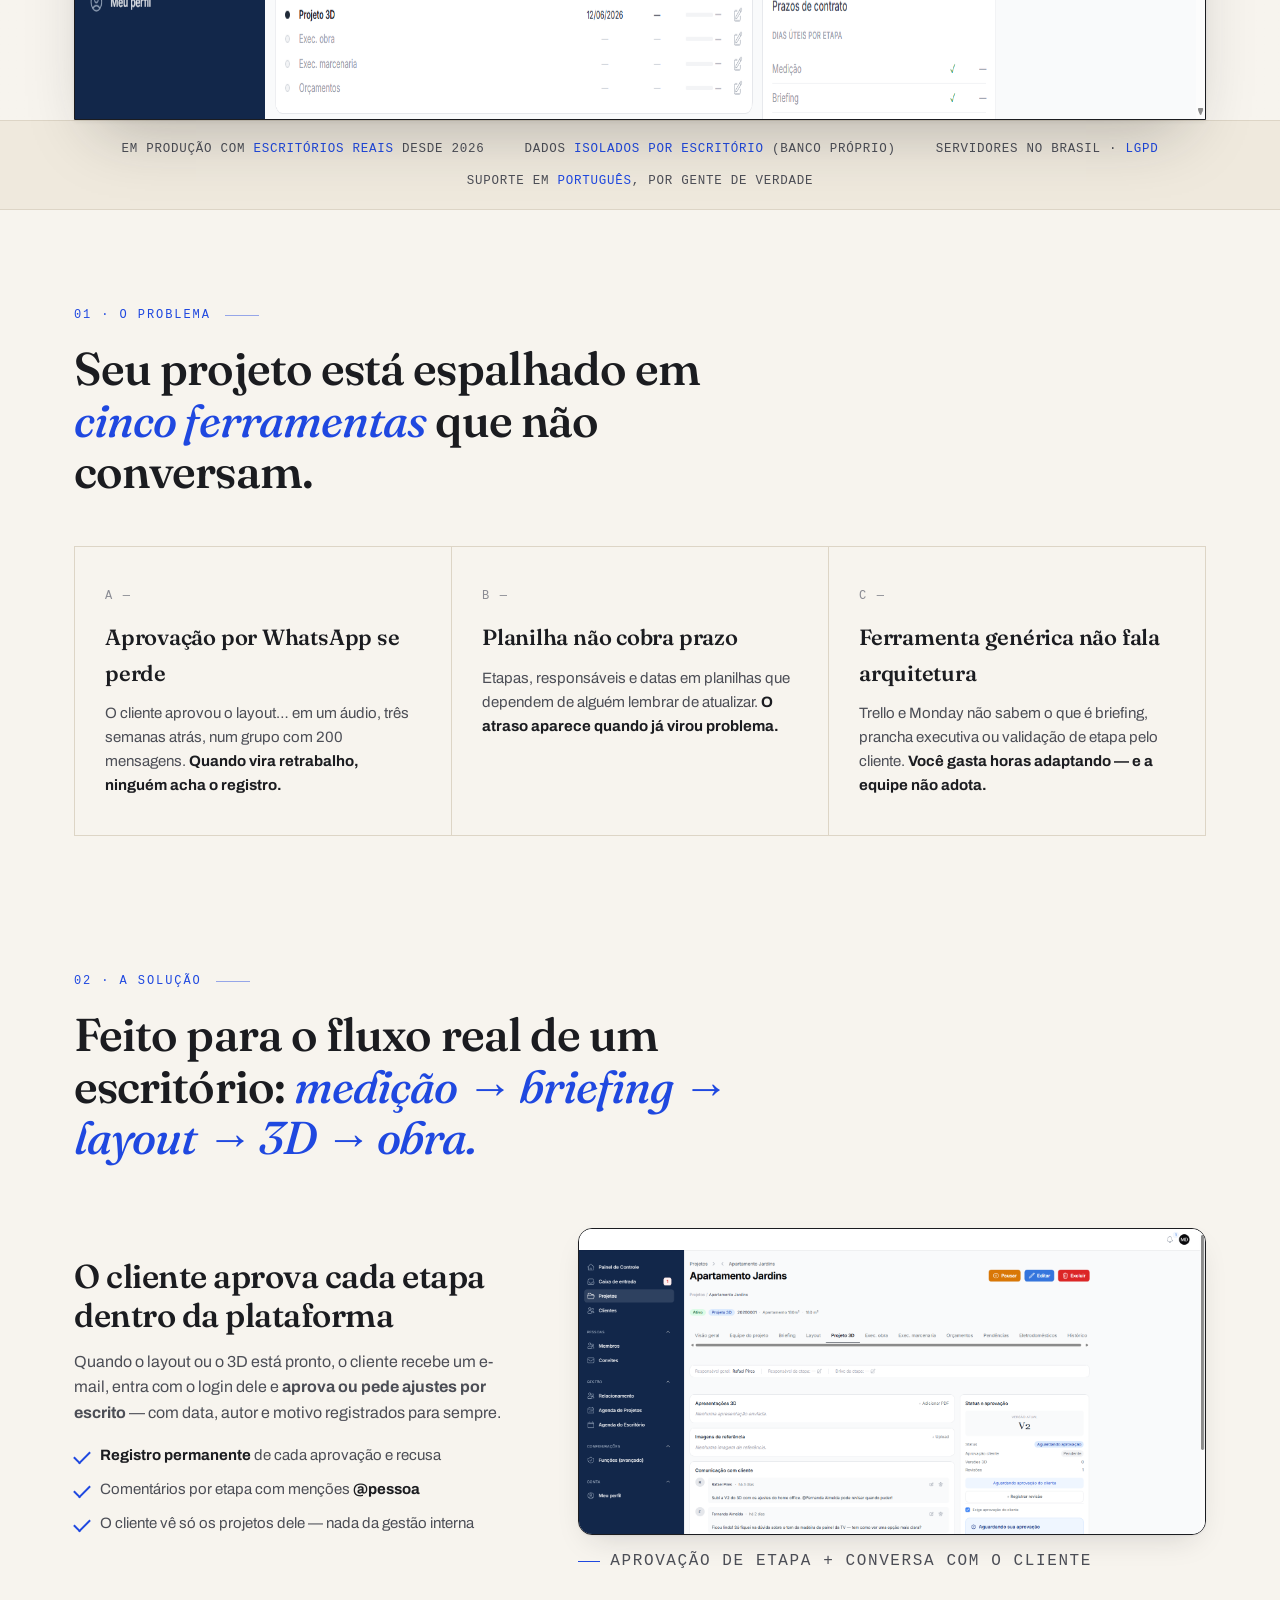
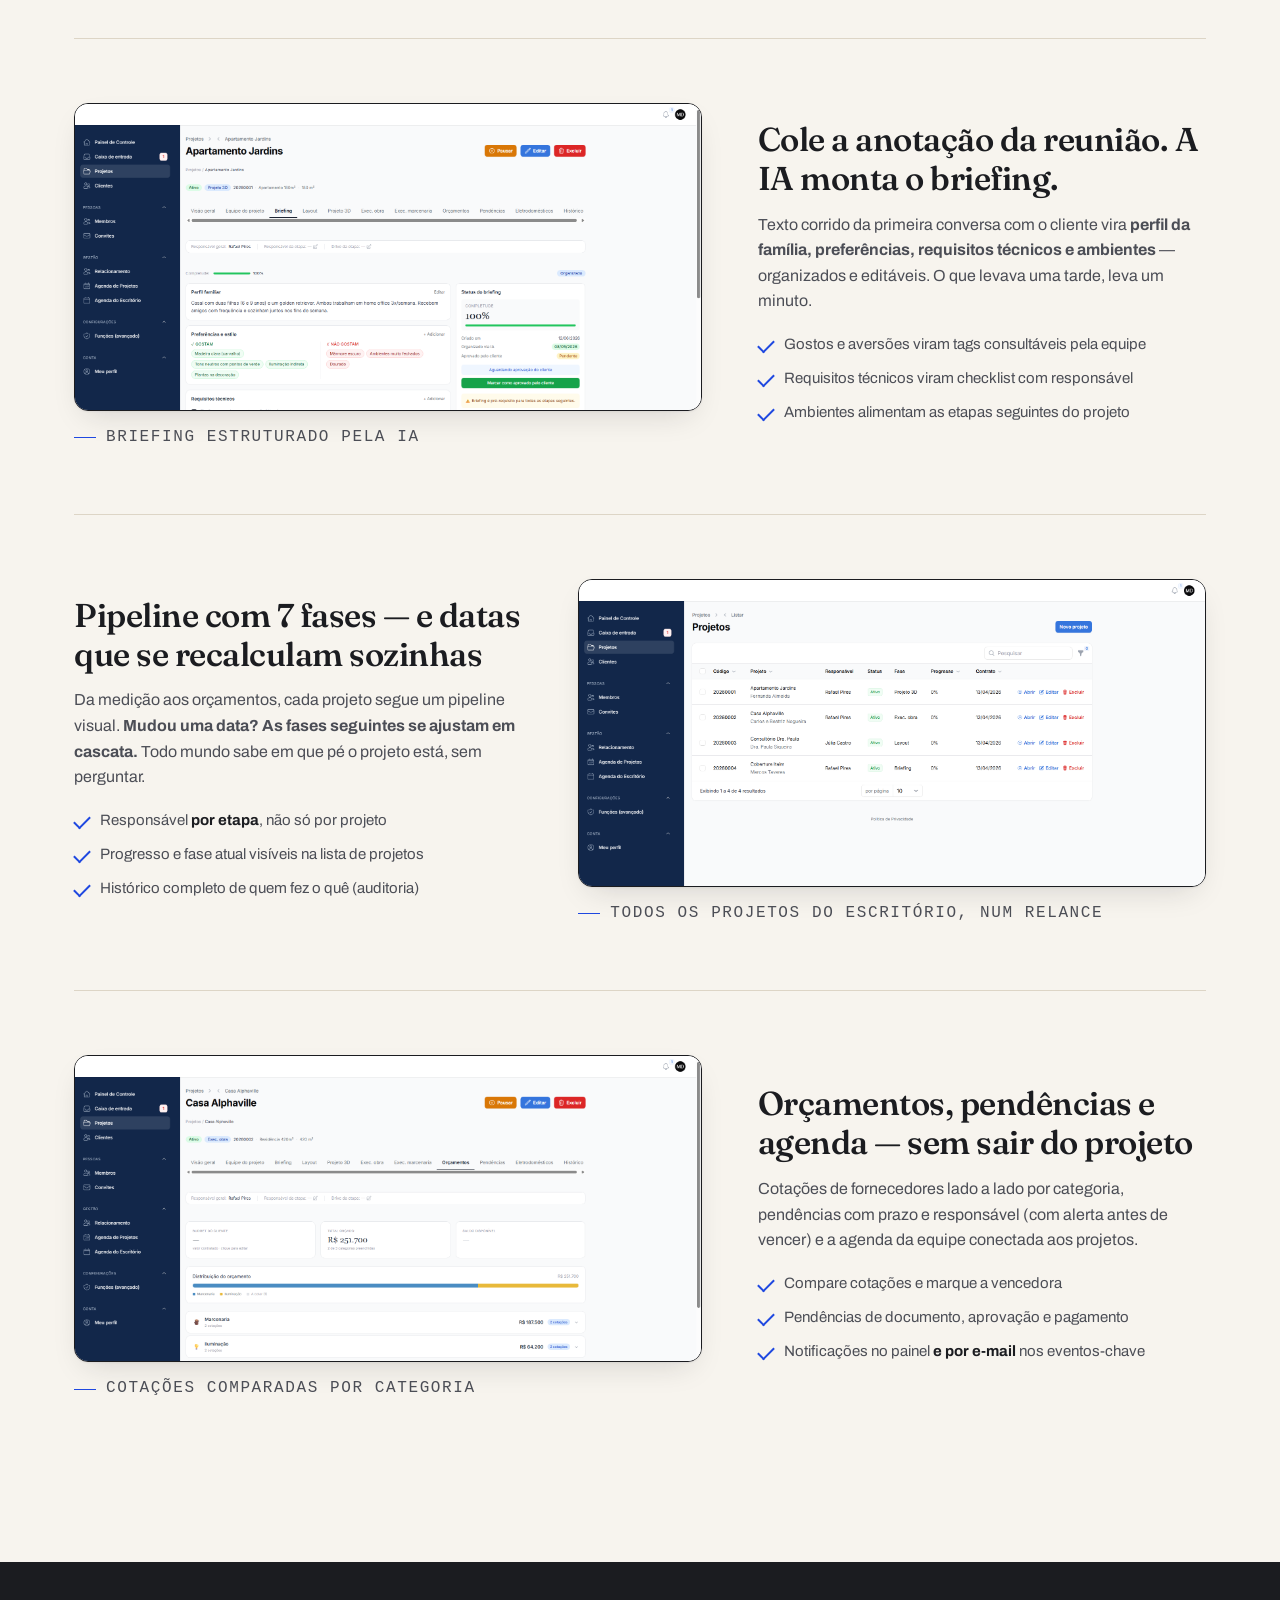
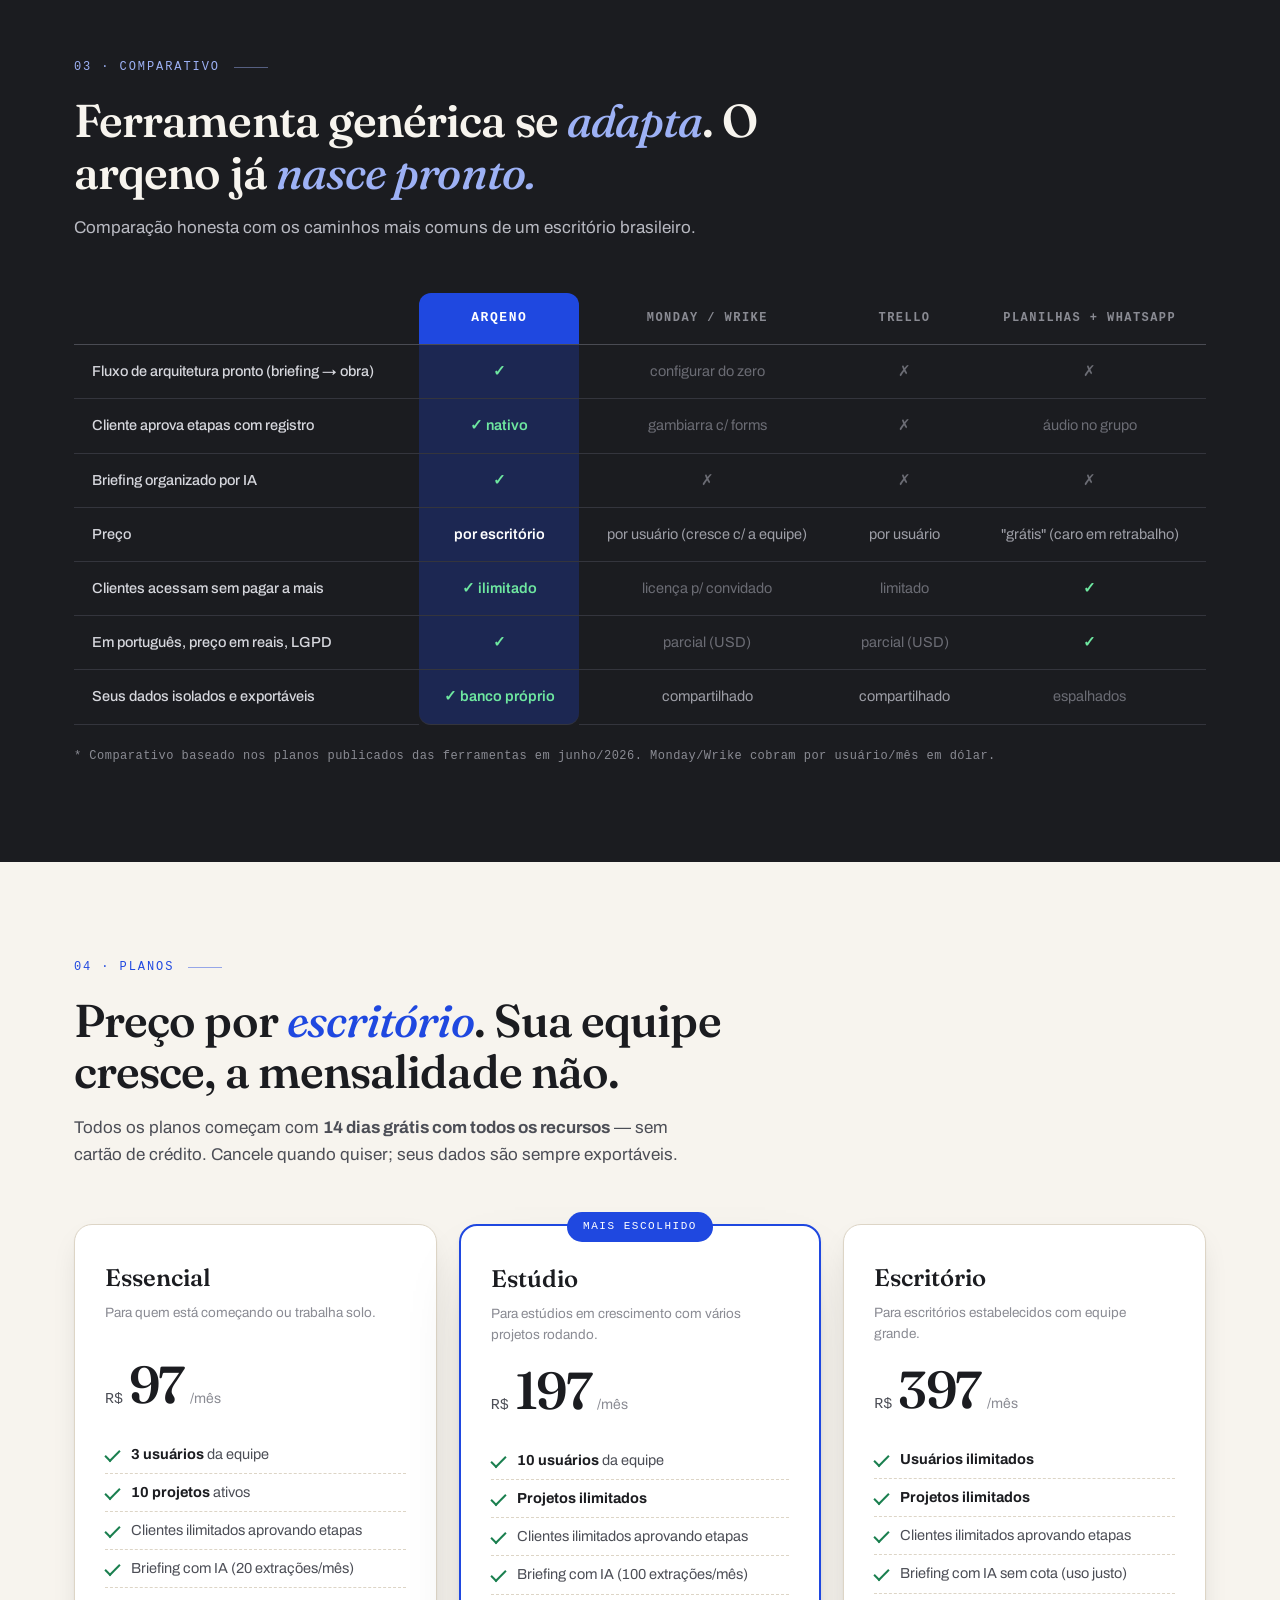
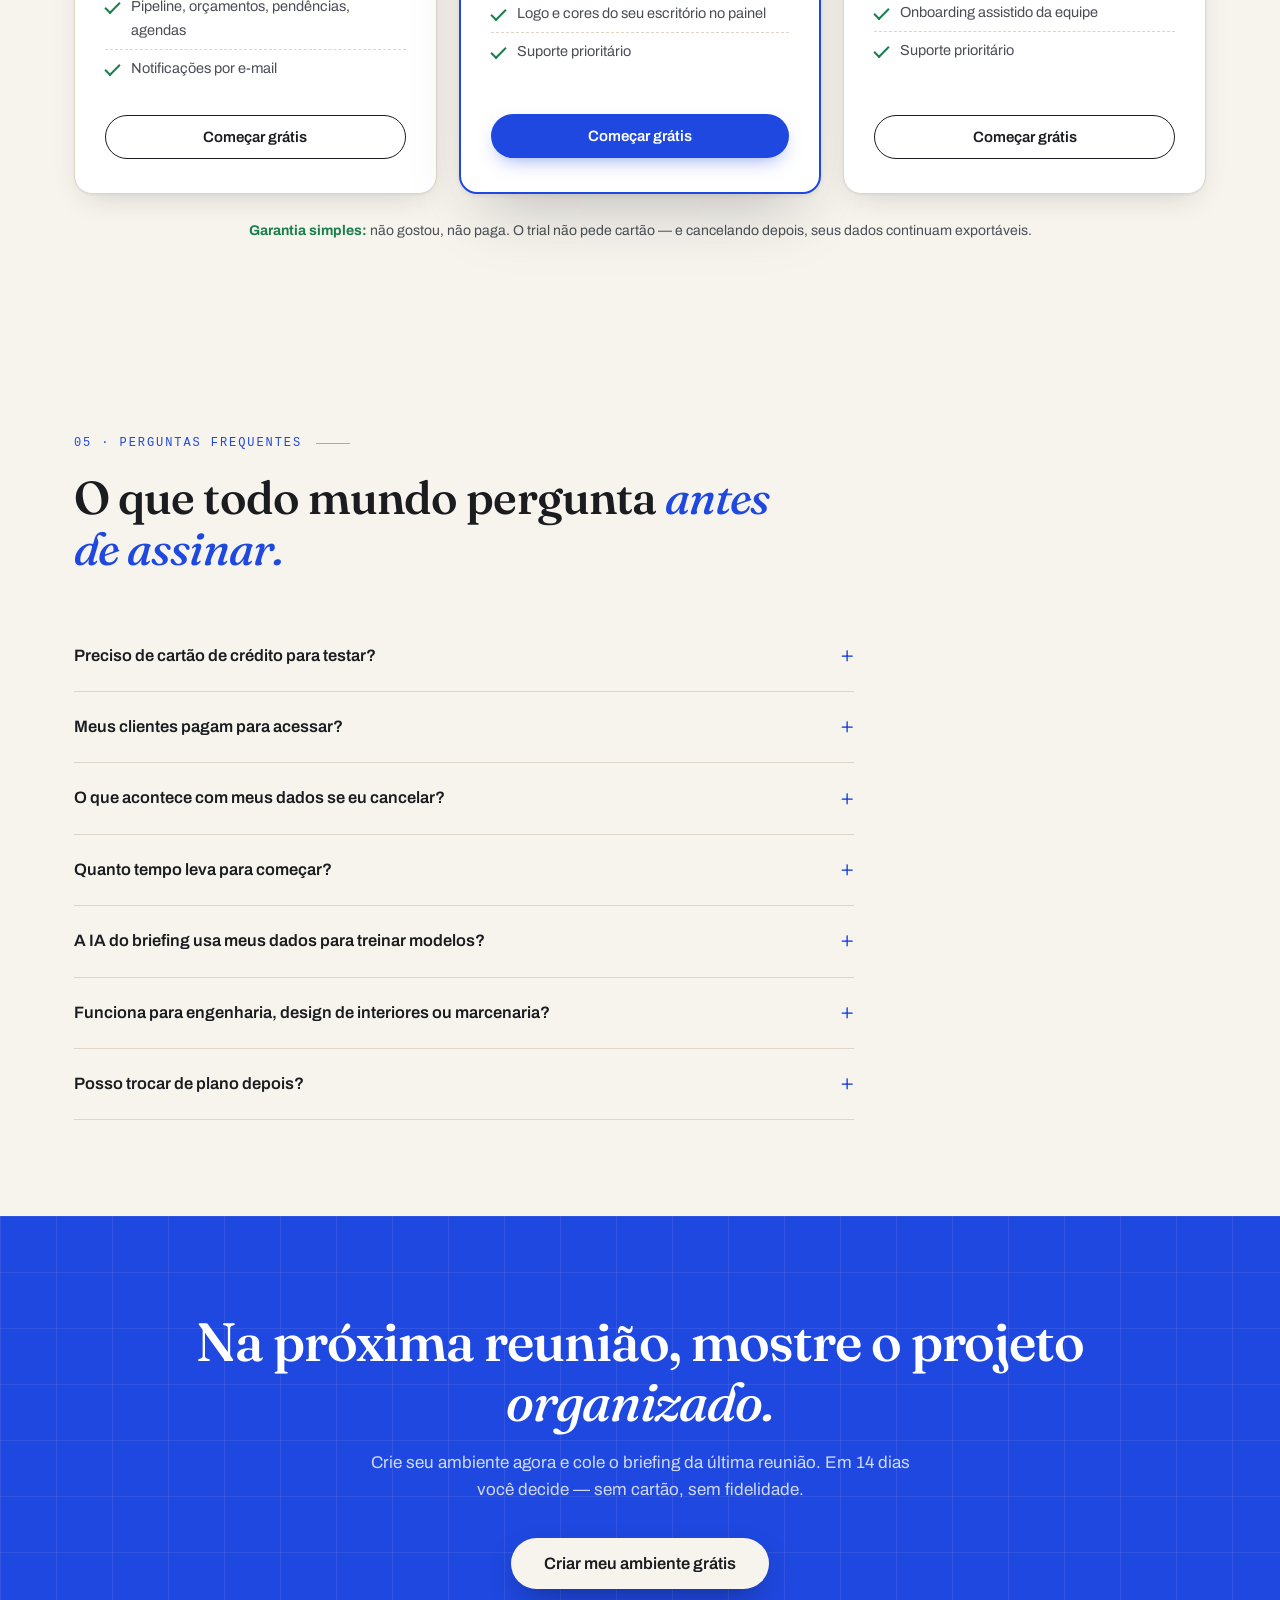
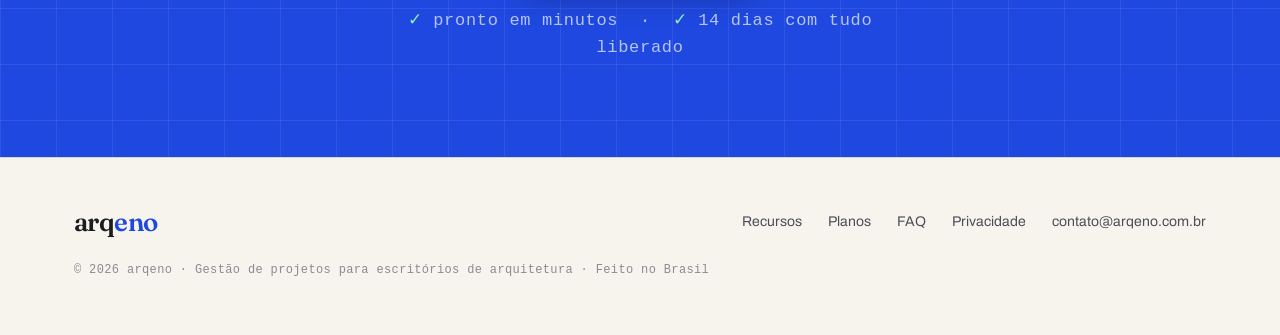
==== commit 9d95dc1f: "landing v2: editorial-arquitetonico, prints reais, planos, comparativo, SEO e signup integrado - des" ====
--- a/index.html
+++ b/index.html
@@ -3,450 +3,475 @@
 <head>
     <meta charset="UTF-8">
     <meta name="viewport" content="width=device-width, initial-scale=1.0">
-    <title>Arqeno — A plataforma de projetos para escritórios de arquitetura</title>
-    <meta name="description" content="Organize cada projeto do briefing à obra: pipeline de fases, aprovações do cliente e comunicação centralizada. Uma alternativa acessível a Wrike, Monday e Jira, feita para escritórios de arquitetura, engenharia e marcenaria.">
-    <link rel="icon" href="favicon.svg">
-
-    <link rel="preconnect" href="https://api.fontshare.com" crossorigin>
-    <link href="https://api.fontshare.com/v2/css?f[]=general-sans@400,500,600,700&f[]=jetbrains-mono@400,500&display=swap" rel="stylesheet">
-
-    <style>
-        :root {
-            --bg:#fff; --bg-warm:#FBFAF8; --tint:#F6F4EF; --tint-blue:#EFF3FE;
-            --ink:#25231E; --ink-2:#5B574F; --ink-3:#908B81; --border:#EAE7E0; --border-2:#E2DED5;
-            --blue:#2563EB; --blue-soft:#3B82F6; --green:#15803d; --amber:#B45309;
-            --sans:'General Sans',-apple-system,system-ui,'Segoe UI',sans-serif;
-            --mono:'JetBrains Mono',ui-monospace,monospace;
-            --maxw:1120px; --r:14px;
-            --shadow-lg:0 40px 80px -28px rgba(37,35,30,.28),0 12px 28px -16px rgba(37,35,30,.18);
-            --shadow-sm:0 1px 2px rgba(37,35,30,.05),0 8px 24px -18px rgba(37,35,30,.25);
-        }
-        *,*::before,*::after{box-sizing:border-box;margin:0;padding:0}
-        html{-webkit-text-size-adjust:100%;scroll-behavior:smooth}
-        body{font-family:var(--sans);background:var(--bg);color:var(--ink);line-height:1.55;-webkit-font-smoothing:antialiased;text-rendering:optimizeLegibility;overflow-x:hidden}
-        img,svg{display:block;max-width:100%}
-        a{color:inherit;text-decoration:none}
-        .container{max-width:var(--maxw);margin:0 auto;padding-inline:clamp(20px,5vw,40px)}
-        .icon{width:1em;height:1em;stroke:currentColor;fill:none;stroke-width:1.7}
-
-        .btn{display:inline-flex;align-items:center;gap:8px;font-family:var(--sans);font-size:15px;font-weight:540;line-height:1;padding:12px 18px;border-radius:9px;border:1px solid transparent;cursor:pointer;transition:transform .18s ease,background .18s,border-color .18s,box-shadow .18s}
-        .btn-dark{background:var(--ink);color:#fff;box-shadow:0 1px 0 rgba(255,255,255,.1) inset}
-        .btn-dark:hover{background:var(--blue);transform:translateY(-1px)}
-        .btn-soft{background:var(--bg);color:var(--ink);border-color:var(--border-2)}
-        .btn-soft:hover{border-color:var(--ink-3);transform:translateY(-1px)}
-        .btn .ar{transition:transform .2s}.btn:hover .ar{transform:translateX(3px)}
-
-        .nav{position:sticky;top:0;z-index:50;background:color-mix(in srgb,var(--bg) 85%,transparent);backdrop-filter:blur(10px);-webkit-backdrop-filter:blur(10px);border-bottom:1px solid transparent;transition:border-color .25s}
-        .nav.scrolled{border-bottom-color:var(--border)}
-        .nav-in{display:flex;align-items:center;justify-content:space-between;height:64px}
-        .brand{display:flex;align-items:center;gap:9px;font-weight:640;font-size:20px;letter-spacing:-.02em}
-        .brand .mk{width:26px;height:26px;border-radius:7px;background:linear-gradient(135deg,var(--ink),#4a463d);display:grid;place-items:center;color:#fff;font-size:14px;font-weight:700}
-        .nav-mid{display:flex;gap:30px}
-        .nav-mid a{font-size:15px;color:var(--ink-2);transition:color .15s}.nav-mid a:hover{color:var(--ink)}
-        .nav-end{display:flex;align-items:center;gap:14px}
-        .nav-end .login{font-size:15px;color:var(--ink-2);font-weight:500}.nav-end .login:hover{color:var(--ink)}
-
-        .hero{text-align:center;padding:clamp(56px,9vw,96px) 0 0}
-        .pill{display:inline-flex;align-items:center;gap:8px;font-size:13px;font-weight:500;color:var(--ink-2);background:var(--tint);border:1px solid var(--border);border-radius:100px;padding:6px 14px}
-        .pill .d{width:6px;height:6px;border-radius:50%;background:var(--green)}
-        h1{margin:24px auto 0;max-width:14.5ch;font-size:clamp(38px,6.2vw,68px);line-height:1.04;letter-spacing:-.035em;font-weight:600}
-        h1 .hl{background:linear-gradient(180deg,transparent 62%,#cfe0ff 62%);padding:0 .06em}
-        .sub{margin:24px auto 0;max-width:60ch;font-size:clamp(16px,1.7vw,19px);color:var(--ink-2);line-height:1.6}
-        .hero-cta{margin-top:32px;display:flex;gap:12px;justify-content:center;flex-wrap:wrap}
-        .hero-note{margin-top:16px;font-size:13.5px;color:var(--ink-3)}
-        .hero-shot{margin-top:clamp(40px,6vw,64px);position:relative}
-        .hero-shot::after{content:"";position:absolute;inset:auto 0 -1px 0;height:160px;background:linear-gradient(180deg,transparent,var(--bg));pointer-events:none}
-        .glow{position:absolute;left:50%;top:-6%;transform:translateX(-50%);width:80%;height:70%;background:radial-gradient(50% 50% at 50% 50%,rgba(59,130,246,.16),transparent 70%);filter:blur(20px);z-index:0}
-
-        .browser{position:relative;z-index:1;background:var(--bg);border:1px solid var(--border-2);border-radius:var(--r);box-shadow:var(--shadow-lg);overflow:hidden}
-        .browser-bar{display:flex;align-items:center;gap:14px;padding:11px 14px;border-bottom:1px solid var(--border);background:var(--bg-warm)}
-        .dots{display:flex;gap:7px}.dots i{width:11px;height:11px;border-radius:50%;display:block}
-        .dots i:nth-child(1){background:#F0A8A0}.dots i:nth-child(2){background:#F2D08A}.dots i:nth-child(3){background:#A6D9A6}
-        .urlbar{flex:1;max-width:340px;margin:0 auto;font-family:var(--mono);font-size:12px;color:var(--ink-3);background:var(--bg);border:1px solid var(--border);border-radius:7px;padding:6px 12px;text-align:center}
-
-        .app{display:grid;grid-template-columns:208px 1fr;min-height:430px;background:var(--bg);text-align:left}
-        .app-side{border-right:1px solid var(--border);padding:14px 12px;background:var(--bg-warm);display:flex;flex-direction:column;gap:3px}
-        .app-brand{display:flex;align-items:center;gap:8px;padding:6px 8px 14px;font-weight:640;font-size:15px;letter-spacing:-.01em}
-        .app-brand .mk{width:20px;height:20px;border-radius:6px;background:var(--ink);color:#fff;display:grid;place-items:center;font-size:11px;font-weight:700}
-        .nav-i{display:flex;align-items:center;gap:10px;padding:7px 9px;border-radius:7px;font-size:13.5px;color:var(--ink-2)}
-        .nav-i .icon{width:16px;height:16px;opacity:.8}
-        .nav-i.active{background:#fff;color:var(--ink);font-weight:560;box-shadow:var(--shadow-sm)}
-        .nav-i.active .icon{color:var(--blue);opacity:1}
-        .nav-grp{font-size:10.5px;letter-spacing:.08em;text-transform:uppercase;color:var(--ink-3);padding:14px 9px 5px;font-weight:600}
-        .app-main{padding:22px 24px;overflow:hidden}
-        .app-h{font-size:18px;font-weight:620;letter-spacing:-.01em;margin-bottom:16px}
-        .kpis{display:grid;grid-template-columns:repeat(4,1fr);gap:12px}
-        .kpi{border:1px solid var(--border);border-radius:11px;padding:13px 14px;background:var(--bg)}
-        .kpi .l{font-size:11.5px;color:var(--ink-3);display:flex;align-items:center;gap:6px}.kpi .l .icon{width:13px;height:13px}
-        .kpi .n{margin-top:7px;font-size:24px;font-weight:640;letter-spacing:-.02em}.kpi .n.blue{color:var(--blue)}
-        .panel{margin-top:14px;border:1px solid var(--border);border-radius:11px;padding:15px 16px}
-        .panel .pt{font-size:13px;font-weight:600;margin-bottom:12px}
-        .bar-row{display:grid;grid-template-columns:74px 1fr 30px;align-items:center;gap:10px;margin:9px 0;font-size:12px;color:var(--ink-2)}
-        .bar{height:8px;border-radius:5px;background:var(--tint-blue);overflow:hidden}.bar>i{display:block;height:100%;border-radius:5px;background:linear-gradient(90deg,var(--blue-soft),var(--blue))}
-
-        .kanban{display:grid;grid-template-columns:repeat(4,1fr);gap:12px}
-        .kcol{background:var(--bg-warm);border:1px solid var(--border);border-radius:11px;padding:10px}
-        .kcol .ct{font-size:11.5px;font-weight:600;color:var(--ink-2);display:flex;justify-content:space-between;margin-bottom:9px}.kcol .ct .cnt{color:var(--ink-3);font-weight:500}
-        .kcard{background:#fff;border:1px solid var(--border);border-radius:9px;padding:10px;margin-bottom:8px;box-shadow:var(--shadow-sm)}
-        .kcard .kn{font-size:12.5px;font-weight:560;line-height:1.3}
-        .kcard .km{margin-top:8px;display:flex;align-items:center;justify-content:space-between}
-        .kchip{font-size:10px;font-weight:600;padding:3px 7px;border-radius:5px}
-        .kchip.b{background:var(--tint-blue);color:var(--blue)}.kchip.a{background:#FEF3E2;color:var(--amber)}.kchip.g{background:#E8F4EA;color:var(--green)}
-        .av{width:20px;height:20px;border-radius:50%;background:linear-gradient(135deg,#cbd5e1,#94a3b8);color:#fff;font-size:9px;font-weight:600;display:grid;place-items:center}
-
-        .app.themed .app-side{background:#0f2417;border-right-color:#1c3a27}
-        .app.themed .app-brand{color:#fff}.app.themed .app-brand .mk{background:#fff;color:#0f2417}
-        .app.themed .nav-i{color:#b9c9bd}
-        .app.themed .nav-i.active{background:rgba(255,255,255,.12);color:#fff;box-shadow:none}.app.themed .nav-i.active .icon{color:#fff}
-        .app.themed .nav-grp{color:#7f9586}
-        .swatches{display:grid;grid-template-columns:repeat(3,1fr);gap:10px}
-        .sw{border:1px solid var(--border);border-radius:10px;padding:11px;display:flex;align-items:center;gap:10px;font-size:12.5px;font-weight:520}
-        .sw .c{width:26px;height:26px;border-radius:7px;flex:none;box-shadow:inset 0 0 0 1px rgba(0,0,0,.06)}
-        .sw.sel{border-color:var(--green);box-shadow:0 0 0 2px rgba(21,128,61,.16)}
-
-        .strip{padding:30px 0 6px}
-        .strip p{text-align:center;font-size:13px;letter-spacing:.04em;color:var(--ink-3);text-transform:uppercase;font-weight:560}
-        .chips{margin:16px auto 0;display:flex;flex-wrap:wrap;gap:10px;justify-content:center}
-        .chips span{font-size:13.5px;color:var(--ink-2);border:1px solid var(--border);border-radius:100px;padding:7px 15px}
-
-        .feature{padding:clamp(48px,7vw,88px) 0}
-        .feat-in{display:grid;grid-template-columns:1fr 1fr;gap:clamp(32px,5vw,64px);align-items:center}
-        .feature.flip .feat-copy{order:2}
-        .kicker{display:inline-flex;align-items:center;gap:8px;font-size:13px;font-weight:600;color:var(--blue);letter-spacing:.02em}
-        .feature h2{margin:14px 0 14px;font-size:clamp(26px,3.4vw,38px);line-height:1.12;letter-spacing:-.028em;font-weight:600;max-width:15ch}
-        .feature p.lead{font-size:17px;color:var(--ink-2);line-height:1.62;max-width:46ch}
-        .ticklist{margin-top:20px;display:flex;flex-direction:column;gap:11px}
-        .ticklist li{list-style:none;display:flex;gap:11px;align-items:flex-start;font-size:15px;color:var(--ink-2)}
-        .ticklist .ck{width:20px;height:20px;flex:none;border-radius:50%;background:#E8F0FE;color:var(--blue);display:grid;place-items:center;font-size:11px;font-weight:700;margin-top:1px}
-        .feat-visual.tint{background:var(--tint);border:1px solid var(--border);border-radius:20px;padding:clamp(20px,3vw,34px)}
-        .feat-visual.tint.blue{background:var(--tint-blue);border-color:#DCE6FB}
-        .feat-visual.tint.green{background:#EAF2EC;border-color:#D6E6DA}
-
-        .grid-sec{padding:clamp(40px,6vw,72px) 0}
-        .sec-title{text-align:center;font-size:clamp(26px,3.4vw,38px);letter-spacing:-.028em;font-weight:600;line-height:1.1;max-width:18ch;margin:0 auto}
-        .sec-sub{text-align:center;color:var(--ink-2);font-size:17px;margin:14px auto 0;max-width:54ch}
-        .mini-grid{margin-top:44px;display:grid;grid-template-columns:repeat(3,1fr);gap:16px}
-        .mini{border:1px solid var(--border);border-radius:14px;padding:22px;background:var(--bg);transition:box-shadow .25s,transform .25s}
-        .mini:hover{box-shadow:var(--shadow-sm);transform:translateY(-2px)}
-        .mini .ic{width:38px;height:38px;border-radius:10px;background:var(--tint);display:grid;place-items:center;margin-bottom:14px}.mini .ic .icon{width:19px;height:19px;stroke:var(--ink)}
-        .mini h3{font-size:16.5px;font-weight:600;letter-spacing:-.01em;margin-bottom:6px}
-        .mini p{font-size:14.5px;color:var(--ink-2);line-height:1.55}
-
-        .steps-sec{padding:clamp(44px,6vw,80px) 0}
-        .steps{margin-top:42px;display:grid;grid-template-columns:repeat(3,1fr);gap:28px}
-        .stp .sn{font-family:var(--mono);font-size:13px;color:var(--blue);font-weight:500}
-        .stp .ln{height:1px;background:var(--border);margin:12px 0 16px}
-        .stp h3{font-size:18px;font-weight:600;letter-spacing:-.01em;margin-bottom:7px}
-        .stp p{font-size:15px;color:var(--ink-2);line-height:1.58}
-        .url-pill{font-family:var(--mono);font-size:13px;background:var(--tint);border:1px solid var(--border);border-radius:6px;padding:2px 7px}
-
-        .cta-band{margin:clamp(40px,6vw,72px) 0}
-        .cta-card{background:linear-gradient(160deg,#26241F,#3a362d);color:#fff;border-radius:24px;padding:clamp(40px,6vw,72px) clamp(28px,5vw,64px);text-align:center;position:relative;overflow:hidden}
-        .cta-card::before{content:"";position:absolute;inset:0;background:radial-gradient(60% 80% at 80% 0%,rgba(59,130,246,.22),transparent 60%)}
-        .cta-card>*{position:relative}
-        .cta-card h2{font-size:clamp(28px,4.4vw,48px);letter-spacing:-.03em;font-weight:600;line-height:1.08;max-width:16ch;margin:0 auto}
-        .cta-card p{margin:16px auto 0;max-width:48ch;color:#D7D3CA;font-size:17px}
-        .cta-card .acts{margin-top:30px;display:flex;gap:12px;justify-content:center;flex-wrap:wrap}
-        .btn-light{background:#fff;color:var(--ink)}.btn-light:hover{background:#f1efe9;transform:translateY(-1px)}
-        .btn-line{background:transparent;color:#fff;border-color:rgba(255,255,255,.28)}.btn-line:hover{border-color:#fff;transform:translateY(-1px)}
-
-        footer.foot{border-top:1px solid var(--border);padding:34px 0}
-        .foot-in{display:flex;flex-wrap:wrap;gap:16px;align-items:center;justify-content:space-between}
-        .foot .brand{font-size:17px}
-        .foot .cp{font-size:13px;color:var(--ink-3)}
-        .foot-r{display:flex;gap:22px;align-items:center}
-        .foot-r a{font-size:13.5px;color:var(--ink-3)}.foot-r a:hover{color:var(--ink)}
-
-        .reveal{opacity:0;transform:translateY(18px);transition:opacity .8s cubic-bezier(.2,.7,.2,1),transform .8s cubic-bezier(.2,.7,.2,1)}
-        .reveal.in{opacity:1;transform:none}
-        [data-d="1"]{transition-delay:.06s}[data-d="2"]{transition-delay:.12s}[data-d="3"]{transition-delay:.18s}
-
-        @media (max-width:880px){.nav-mid{display:none}.feat-in{grid-template-columns:1fr;gap:28px}.feature.flip .feat-copy{order:0}.kpis{grid-template-columns:repeat(2,1fr)}.kanban{grid-template-columns:repeat(2,1fr)}.mini-grid{grid-template-columns:1fr 1fr}.steps{grid-template-columns:1fr}}
-        @media (max-width:560px){.nav-end .login{display:none}.app{grid-template-columns:1fr}.app-side{display:none}.kpis{grid-template-columns:1fr 1fr}.kanban{grid-template-columns:1fr 1fr}.mini-grid{grid-template-columns:1fr}.swatches{grid-template-columns:repeat(2,1fr)}}
-        @media (prefers-reduced-motion:reduce){html{scroll-behavior:auto}.reveal{opacity:1;transform:none;transition:none}.btn:hover,.mini:hover{transform:none}}
-    </style>
+
+    <title>arqeno — Gestão de projetos para escritórios de arquitetura | Trial grátis 14 dias</title>
+    <meta name="description" content="Projetos, etapas, aprovações de clientes e briefing com IA em um só lugar. Feito para escritórios de arquitetura brasileiros. Preço por escritório (não por usuário). Teste grátis por 14 dias, sem cartão.">
+    <link rel="canonical" href="https://arqeno.com.br/">
+    <meta name="robots" content="index, follow">
+
+    <meta property="og:type" content="website">
+    <meta property="og:locale" content="pt_BR">
+    <meta property="og:url" content="https://arqeno.com.br/">
+    <meta property="og:site_name" content="arqeno">
+    <meta property="og:title" content="arqeno — Gestão de projetos para escritórios de arquitetura">
+    <meta property="og:description" content="Projetos, aprovações de clientes e briefing com IA em um só lugar. Preço por escritório. Trial grátis de 14 dias, sem cartão.">
+    <meta property="og:image" content="https://arqeno.com.br/assets/screenshots/02-visao-geral.png">
+    <meta name="twitter:card" content="summary_large_image">
+    <meta name="twitter:title" content="arqeno — Gestão de projetos para escritórios de arquitetura">
+    <meta name="twitter:description" content="Projetos, aprovações de clientes e briefing com IA em um só lugar. Trial grátis de 14 dias.">
+    <meta name="twitter:image" content="https://arqeno.com.br/assets/screenshots/02-visao-geral.png">
+
+    <link rel="icon" type="image/svg+xml" href="/favicon.svg">
+
+    <link rel="preconnect" href="https://fonts.bunny.net">
+    <link href="https://fonts.bunny.net/css?family=fraunces:480,560,480i|archivo:400,500,600,700|ibm-plex-mono:400,500&display=swap" rel="stylesheet">
+    <link rel="stylesheet" href="/styles.css">
+
+    <script type="application/ld+json">
+    {
+        "@context": "https://schema.org",
+        "@type": "SoftwareApplication",
+        "name": "arqeno",
+        "applicationCategory": "BusinessApplication",
+        "operatingSystem": "Web",
+        "inLanguage": "pt-BR",
+        "description": "Plataforma de gestão de projetos para escritórios de arquitetura: etapas, aprovações de clientes, briefing com IA, orçamentos e agenda.",
+        "url": "https://arqeno.com.br",
+        "offers": [
+            { "@type": "Offer", "name": "Essencial", "price": "97.00", "priceCurrency": "BRL", "description": "Plano mensal para escritórios começando — até 3 usuários." },
+            { "@type": "Offer", "name": "Estúdio", "price": "197.00", "priceCurrency": "BRL", "description": "Plano mensal para estúdios em crescimento — até 10 usuários, projetos ilimitados." },
+            { "@type": "Offer", "name": "Escritório", "price": "397.00", "priceCurrency": "BRL", "description": "Plano mensal para escritórios estabelecidos — usuários ilimitados." }
+        ]
+    }
+    </script>
+    <script type="application/ld+json">
+    {
+        "@context": "https://schema.org",
+        "@type": "FAQPage",
+        "mainEntity": [
+            { "@type": "Question", "name": "Preciso de cartão de crédito para testar?", "acceptedAnswer": { "@type": "Answer", "text": "Não. O trial de 14 dias é completo e sem cartão. Você só paga se decidir continuar." } },
+            { "@type": "Question", "name": "Meus clientes precisam pagar para aprovar etapas?", "acceptedAnswer": { "@type": "Answer", "text": "Não. Clientes do escritório acessam gratuitamente os projetos deles para acompanhar e aprovar etapas — sem custo por cliente." } },
+            { "@type": "Question", "name": "O que acontece com meus dados se eu cancelar?", "acceptedAnswer": { "@type": "Answer", "text": "Nada é apagado. O acesso é suspenso, e você pode exportar todos os seus dados a qualquer momento. Você nunca fica refém." } },
+            { "@type": "Question", "name": "O preço é por usuário?", "acceptedAnswer": { "@type": "Answer", "text": "Não — é por escritório. Diferente de ferramentas como Monday ou Wrike, sua mensalidade não cresce a cada pessoa que entra na equipe." } }
+        ]
+    }
+    </script>
 </head>
 <body>
-    {{-- SVG sprite --}}
-    <svg width="0" height="0" style="position:absolute" aria-hidden="true">
-        <symbol id="i-home" viewBox="0 0 24 24"><path d="M3 10.5 12 3l9 7.5"/><path d="M5 9.5V21h14V9.5"/></symbol>
-        <symbol id="i-inbox" viewBox="0 0 24 24"><path d="M3 13h4l2 3h6l2-3h4"/><path d="M5 5h14l2 8v6H3v-6z"/></symbol>
-        <symbol id="i-folder" viewBox="0 0 24 24"><path d="M3 7a2 2 0 0 1 2-2h4l2 2h8a2 2 0 0 1 2 2v9a2 2 0 0 1-2 2H5a2 2 0 0 1-2-2z"/></symbol>
-        <symbol id="i-users" viewBox="0 0 24 24"><circle cx="9" cy="8" r="3"/><path d="M3 20a6 6 0 0 1 12 0"/><path d="M16 6a3 3 0 0 1 0 6"/><path d="M18 20a6 6 0 0 0-3-5.2"/></symbol>
-        <symbol id="i-chart" viewBox="0 0 24 24"><path d="M4 20V10"/><path d="M10 20V4"/><path d="M16 20v-7"/><path d="M3 20h18"/></symbol>
-        <symbol id="i-calendar" viewBox="0 0 24 24"><rect x="3.5" y="5" width="17" height="16" rx="2"/><path d="M3.5 9.5h17M8 3v4M16 3v4"/></symbol>
-        <symbol id="i-swatch" viewBox="0 0 24 24"><rect x="4" y="4" width="7" height="16" rx="1.5"/><path d="M11 14l5-5 4 4-9 9"/></symbol>
-        <symbol id="i-check" viewBox="0 0 24 24"><circle cx="12" cy="12" r="9"/><path d="m8.5 12 2.5 2.5 4.5-5"/></symbol>
-        <symbol id="i-doc" viewBox="0 0 24 24"><path d="M6 3h8l5 5v13H6z"/><path d="M14 3v5h5M9 13h6M9 17h6"/></symbol>
-        <symbol id="i-chat" viewBox="0 0 24 24"><path d="M4 5h16v11H9l-5 4z"/><path d="M8 9h8M8 12h5"/></symbol>
-        <symbol id="i-shield" viewBox="0 0 24 24"><path d="M12 3 5 6v5c0 4.5 3 8 7 10 4-2 7-5.5 7-10V6z"/><path d="m9 12 2 2 4-4"/></symbol>
-        <symbol id="i-bell" viewBox="0 0 24 24"><path d="M6 9a6 6 0 0 1 12 0c0 5 2 6 2 6H4s2-1 2-6"/><path d="M10 20a2 2 0 0 0 4 0"/></symbol>
-    </svg>
-
-    <header class="nav" id="nav">
-        <div class="container nav-in">
-            <a href="/" class="brand"><span class="mk">a</span> arqeno</a>
-            <nav class="nav-mid">
-                <a href="#produto">Produto</a>
-                <a href="#whitelabel">Sua marca</a>
-                <a href="#fluxo">Como funciona</a>
-                <a href="#publico">Para quem</a>
-            </nav>
-            <div class="nav-end">
-                <a href="https://admin.arqeno.com.br/admin" class="login">Entrar</a>
-                <a href="mailto:contato@arqeno.com.br?subject=Quero%20conhecer%20a%20arqeno" class="btn btn-dark">Quero conhecer <span class="ar">→</span></a>
-            </div>
-        </div>
-    </header>
-
-    <section class="hero">
-        <div class="container">
-            <span class="pill reveal"><span class="d"></span> Gestão de projetos para escritórios criativos</span>
-            <h1 class="reveal" data-d="1">Cada projeto sob controle, <span class="hl">do briefing à obra</span>.</h1>
-            <p class="sub reveal" data-d="2">Pipeline de fases, aprovações do cliente e toda a comunicação num só lugar — com a leveza de uma ferramenta tipo Notion. Uma alternativa mais acessível a Wrike, Monday e Jira, feita para escritórios de arquitetura, engenharia e marcenaria.</p>
-            <div class="hero-cta reveal" data-d="3">
-                <a href="mailto:contato@arqeno.com.br?subject=Quero%20conhecer%20a%20arqeno" class="btn btn-dark">Começar agora <span class="ar">→</span></a>
-                <a href="#produto" class="btn btn-soft">Ver o produto</a>
-            </div>
-            <p class="hero-note reveal" data-d="3">Sem cartão de crédito · Seu escritório no ar em minutos</p>
-        </div>
-
-        <div class="container hero-shot reveal" data-d="2">
-            <div class="glow"></div>
-            <div class="browser">
-                <div class="browser-bar"><div class="dots"><i></i><i></i><i></i></div><div class="urlbar">studionl.arqeno.cloud/app</div></div>
-                <div class="app">
-                    <aside class="app-side">
-                        <div class="app-brand"><span class="mk">N</span> Studio NL</div>
-                        <div class="nav-i active"><svg class="icon"><use href="#i-home"/></svg> Painel de Controle</div>
-                        <div class="nav-i"><svg class="icon"><use href="#i-inbox"/></svg> Caixa de entrada</div>
-                        <div class="nav-i"><svg class="icon"><use href="#i-folder"/></svg> Projetos</div>
-                        <div class="nav-i"><svg class="icon"><use href="#i-users"/></svg> Clientes</div>
-                        <div class="nav-grp">Gestão</div>
-                        <div class="nav-i"><svg class="icon"><use href="#i-chart"/></svg> Relacionamento</div>
-                        <div class="nav-i"><svg class="icon"><use href="#i-calendar"/></svg> Agenda de Projetos</div>
-                        <div class="nav-grp">Conta</div>
-                        <div class="nav-i"><svg class="icon"><use href="#i-swatch"/></svg> Aparência</div>
-                    </aside>
-                    <main class="app-main">
-                        <div class="app-h">Painel de Controle</div>
-                        <div class="kpis">
-                            <div class="kpi"><div class="l"><svg class="icon"><use href="#i-folder"/></svg> Projetos ativos</div><div class="n">8</div></div>
-                            <div class="kpi"><div class="l"><svg class="icon"><use href="#i-chart"/></svg> Progresso médio</div><div class="n blue">64%</div></div>
-                            <div class="kpi"><div class="l"><svg class="icon"><use href="#i-check"/></svg> Concluídos</div><div class="n">23</div></div>
-                            <div class="kpi"><div class="l"><svg class="icon"><use href="#i-doc"/></svg> Briefings</div><div class="n">2</div></div>
-                        </div>
-                        <div class="panel">
-                            <div class="pt">Projetos por fase</div>
-                            <div class="bar-row"><span>Briefing</span><span class="bar"><i style="width:30%"></i></span><span>2</span></div>
-                            <div class="bar-row"><span>Medição</span><span class="bar"><i style="width:55%"></i></span><span>3</span></div>
-                            <div class="bar-row"><span>Layout</span><span class="bar"><i style="width:80%"></i></span><span>5</span></div>
-                            <div class="bar-row"><span>Projeto 3D</span><span class="bar"><i style="width:45%"></i></span><span>3</span></div>
-                            <div class="bar-row"><span>Detalhamento</span><span class="bar"><i style="width:60%"></i></span><span>4</span></div>
-                            <div class="bar-row"><span>Obra</span><span class="bar"><i style="width:25%"></i></span><span>1</span></div>
-                        </div>
-                    </main>
-                </div>
-            </div>
-        </div>
-    </section>
-
-    <section class="strip">
-        <div class="container">
-            <p class="reveal">Pensada para quem entrega projetos com etapas e aprovação de cliente</p>
-            <div class="chips reveal" data-d="1">
-                <span>Arquitetura</span><span>Interiores</span><span>Engenharia</span><span>Marcenaria</span><span>Paisagismo</span><span>Reformas &amp; obras</span>
-            </div>
-        </div>
-    </section>
-
-    <section class="feature" id="produto">
-        <div class="container feat-in">
-            <div class="feat-copy reveal">
-                <span class="kicker">— Pipeline</span>
-                <h2>O fluxo do projeto, visível de relance</h2>
-                <p class="lead">Arraste cada projeto pelas fases — Briefing, Layout, 3D, Detalhamento, Obra. Prazos, responsáveis e progresso ficam sempre à vista, sem planilha paralela.</p>
-                <ul class="ticklist">
-                    <li><span class="ck">✓</span> Fases ordenadas e personalizáveis por escritório</li>
-                    <li><span class="ck">✓</span> Progresso e prazos calculados automaticamente</li>
-                    <li><span class="ck">✓</span> Cada responsável sabe o que fazer em seguida</li>
-                </ul>
-            </div>
-            <div class="feat-visual tint blue reveal" data-d="1">
-                <div class="browser">
-                    <div class="browser-bar"><div class="dots"><i></i><i></i><i></i></div><div class="urlbar">studionl.arqeno.cloud/projetos</div></div>
-                    <div class="app"><aside class="app-side">
-                        <div class="app-brand"><span class="mk">N</span> Studio NL</div>
-                        <div class="nav-i"><svg class="icon"><use href="#i-home"/></svg> Painel</div>
-                        <div class="nav-i active"><svg class="icon"><use href="#i-folder"/></svg> Projetos</div>
-                        <div class="nav-i"><svg class="icon"><use href="#i-inbox"/></svg> Caixa de entrada</div>
-                        <div class="nav-i"><svg class="icon"><use href="#i-users"/></svg> Clientes</div>
-                    </aside><main class="app-main">
-                        <div class="app-h">Projetos</div>
-                        <div class="kanban">
-                            <div class="kcol"><div class="ct">Briefing <span class="cnt">2</span></div>
-                                <div class="kcard"><div class="kn">Casa de Campo · Itu</div><div class="km"><span class="kchip a">Em briefing</span><span class="av">RB</span></div></div>
-                                <div class="kcard"><div class="kn">Loja Conceito · Centro</div><div class="km"><span class="kchip a">Em briefing</span><span class="av">AN</span></div></div>
-                            </div>
-                            <div class="kcol"><div class="ct">Layout <span class="cnt">1</span></div>
-                                <div class="kcard"><div class="kn">Residência Alto da Boa Vista</div><div class="km"><span class="kchip b">Aprovação</span><span class="av">MV</span></div></div>
-                            </div>
-                            <div class="kcol"><div class="ct">Projeto 3D <span class="cnt">1</span></div>
-                                <div class="kcard"><div class="kn">Apto. Jardins · Reforma</div><div class="km"><span class="kchip b">Em curso</span><span class="av">BC</span></div></div>
-                            </div>
-                            <div class="kcol"><div class="ct">Obra <span class="cnt">1</span></div>
-                                <div class="kcard"><div class="kn">Escritório Faria Lima</div><div class="km"><span class="kchip g">Em obra</span><span class="av">DN</span></div></div>
-                            </div>
-                        </div>
-                    </main></div>
-                </div>
-            </div>
-        </div>
-    </section>
-
-    <section class="feature flip">
-        <div class="container feat-in">
-            <div class="feat-copy reveal">
-                <span class="kicker">— Aprovação do cliente</span>
-                <h2>O cliente aprova cada fase, sem ruído</h2>
-                <p class="lead">Marque as fases que exigem validação. O cliente recebe o aviso, revisa e aprova — ou recusa com um comentário registrado. Nada de aprovação perdida no WhatsApp.</p>
-                <ul class="ticklist">
-                    <li><span class="ck">✓</span> Aprovou: o projeto avança automaticamente</li>
-                    <li><span class="ck">✓</span> Recusou: volta com o motivo documentado</li>
-                    <li><span class="ck">✓</span> Histórico completo de quem aprovou e quando</li>
-                </ul>
-            </div>
-            <div class="feat-visual tint reveal" data-d="1">
-                <div class="browser">
-                    <div class="browser-bar"><div class="dots"><i></i><i></i><i></i></div><div class="urlbar">studionl.arqeno.cloud/projetos/residencia</div></div>
-                    <div class="app"><aside class="app-side">
-                        <div class="app-brand"><span class="mk">N</span> Studio NL</div>
-                        <div class="nav-i"><svg class="icon"><use href="#i-home"/></svg> Painel</div>
-                        <div class="nav-i active"><svg class="icon"><use href="#i-folder"/></svg> Projetos</div>
-                        <div class="nav-i"><svg class="icon"><use href="#i-inbox"/></svg> Caixa de entrada</div>
-                    </aside><main class="app-main">
-                        <div class="app-h">Residência Alto da Boa Vista</div>
-                        <div class="panel" style="margin-top:0">
-                            <div class="pt" style="display:flex;justify-content:space-between;align-items:center">Fase: Layout <span class="kchip a">Aguardando cliente</span></div>
-                            <p style="font-size:13px;color:var(--ink-2);line-height:1.5;margin:4px 0 14px">Plantas e estudo de layout enviados para validação do cliente em 12/06.</p>
-                            <div style="display:flex;gap:10px">
-                                <span class="btn btn-dark" style="font-size:13px;padding:9px 16px">Aprovar fase</span>
-                                <span class="btn btn-soft" style="font-size:13px;padding:9px 16px">Solicitar ajuste</span>
-                            </div>
-                            <div style="margin-top:16px;border-top:1px solid var(--border);padding-top:13px;display:flex;gap:10px;align-items:flex-start">
-                                <span class="av">CL</span>
-                                <div><div style="font-size:12.5px;font-weight:560">Cliente · Carla L.</div><div style="font-size:12.5px;color:var(--ink-2)">"Aprovado! Podem seguir para o 3D." <span style="color:var(--green);font-weight:600">✓ aprovou</span></div></div>
-                            </div>
-                        </div>
-                    </main></div>
-                </div>
-            </div>
-        </div>
-    </section>
-
-    <section class="feature" id="whitelabel">
-        <div class="container feat-in">
-            <div class="feat-copy reveal">
-                <span class="kicker">— Sua marca</span>
-                <h2>O painel que o cliente vê é a sua marca</h2>
-                <p class="lead">Suba o logo do escritório e escolha o tema de cores. A barra lateral, os destaques e o painel inteiro carregam a sua identidade — não a nossa.</p>
-                <ul class="ticklist">
-                    <li><span class="ck">✓</span> Logo próprio no topo da barra lateral</li>
-                    <li><span class="ck">✓</span> Temas de cor para todo o escritório</li>
-                    <li><span class="ck">✓</span> Modo claro e escuro por usuário</li>
-                </ul>
-            </div>
-            <div class="feat-visual tint green reveal" data-d="1">
-                <div class="browser">
-                    <div class="browser-bar"><div class="dots"><i></i><i></i><i></i></div><div class="urlbar">studionl.arqeno.cloud/app/aparencia</div></div>
-                    <div class="app themed"><aside class="app-side">
-                        <div class="app-brand"><span class="mk">N</span> Studio NL</div>
-                        <div class="nav-i"><svg class="icon"><use href="#i-home"/></svg> Painel de Controle</div>
-                        <div class="nav-i"><svg class="icon"><use href="#i-folder"/></svg> Projetos</div>
-                        <div class="nav-i"><svg class="icon"><use href="#i-users"/></svg> Clientes</div>
-                        <div class="nav-grp">Conta</div>
-                        <div class="nav-i active"><svg class="icon"><use href="#i-swatch"/></svg> Aparência</div>
-                    </aside><main class="app-main">
-                        <div class="app-h">Aparência · Tema</div>
-                        <div class="swatches">
-                            <div class="sw"><span class="c" style="background:#3b82f6"></span> Midnight</div>
-                            <div class="sw"><span class="c" style="background:#9f1239"></span> Merlot</div>
-                            <div class="sw"><span class="c" style="background:#6d28d9"></span> Imperial</div>
-                            <div class="sw"><span class="c" style="background:#ea580c"></span> Pumpkin</div>
-                            <div class="sw sel"><span class="c" style="background:#15803d"></span> Woodland</div>
-                            <div class="sw"><span class="c" style="background:#404040"></span> Monochrome</div>
-                        </div>
-                    </main></div>
-                </div>
-            </div>
-        </div>
-    </section>
-
-    <section class="grid-sec">
-        <div class="container">
-            <h2 class="sec-title reveal">Tudo que o escritório precisa, sem o peso de um ERP</h2>
-            <p class="sec-sub reveal" data-d="1">Foco no que importa: tocar projetos e manter o cliente por dentro.</p>
-            <div class="mini-grid">
-                <div class="mini reveal"><div class="ic"><svg class="icon"><use href="#i-chat"/></svg></div><h3>Comunicação no contexto</h3><p>Comentários com @menções e anexos ficam na fase a que pertencem — não perdidos no e-mail.</p></div>
-                <div class="mini reveal" data-d="1"><div class="ic"><svg class="icon"><use href="#i-inbox"/></svg></div><h3>Caixa de entrada</h3><p>Briefings, pendências e aprovações chegam priorizados num só lugar.</p></div>
-                <div class="mini reveal" data-d="2"><div class="ic"><svg class="icon"><use href="#i-calendar"/></svg></div><h3>Agenda de projetos</h3><p>Prazos e marcos do escritório numa visão única, sem surpresa de última hora.</p></div>
-                <div class="mini reveal"><div class="ic"><svg class="icon"><use href="#i-shield"/></svg></div><h3>Dados isolados</h3><p>Cada escritório tem seu espaço, usuários e projetos — separados de ponta a ponta.</p></div>
-                <div class="mini reveal" data-d="1"><div class="ic"><svg class="icon"><use href="#i-users"/></svg></div><h3>Equipe &amp; permissões</h3><p>Convide membros e clientes com papéis e acessos definidos por você.</p></div>
-                <div class="mini reveal" data-d="2"><div class="ic"><svg class="icon"><use href="#i-bell"/></svg></div><h3>Notificações em tempo útil</h3><p>Avisos do que realmente importa, sem inundar a equipe de ruído.</p></div>
-            </div>
-        </div>
-    </section>
-
-    <section class="steps-sec" id="fluxo">
-        <div class="container">
-            <h2 class="sec-title reveal">Do zero ao primeiro projeto em minutos</h2>
-            <div class="steps">
-                <div class="stp reveal"><div class="sn">01</div><div class="ln"></div><h3>Seu endereço próprio</h3><p>O escritório acessa por uma URL exclusiva — <span class="url-pill">nome.arqeno.cloud</span> — com seus dados e usuários.</p></div>
-                <div class="stp reveal" data-d="1"><div class="sn">02</div><div class="ln"></div><h3>Monte o projeto</h3><p>Crie o projeto, defina fases e responsáveis e convide o cliente para acompanhar e aprovar.</p></div>
-                <div class="stp reveal" data-d="2"><div class="sn">03</div><div class="ln"></div><h3>Conduza até a entrega</h3><p>Avance fase a fase com aprovações registradas, comentários no contexto e prazos à vista.</p></div>
-            </div>
-        </div>
-    </section>
-
-    <section class="cta-band" id="publico">
-        <div class="container">
-            <div class="cta-card reveal">
-                <h2>Pronto para ver seus projetos em ordem?</h2>
-                <p>Fale com a gente e coloque o seu escritório no ar — com a sua marca, do seu jeito.</p>
-                <div class="acts">
-                    <a href="mailto:contato@arqeno.com.br?subject=Quero%20conhecer%20a%20arqeno" class="btn btn-light">Falar com a arqeno <span class="ar">→</span></a>
-                    <a href="https://admin.arqeno.com.br/admin" class="btn btn-line">Acesso administrativo</a>
-                </div>
-            </div>
-        </div>
-    </section>
-
-    <footer class="foot">
-        <div class="container foot-in">
-            <div style="display:flex;align-items:center;gap:14px">
-                <span class="brand"><span class="mk" style="width:24px;height:24px;border-radius:6px;background:var(--ink);color:#fff;display:inline-grid;place-items:center;font-size:13px;font-weight:700">a</span> arqeno</span>
-                <span class="cp">&copy; <span id="y"></span> · Todos os direitos reservados</span>
-            </div>
-            <div class="foot-r">
-                <a href="#produto">Produto</a>
-                <a href="privacidade.html">Privacidade</a>
+
+<header class="topbar">
+    <div class="topbar-in">
+        <a class="logo" href="/">arq<b>eno</b></a>
+        <nav class="nav">
+            <a href="#recursos">Recursos</a>
+            <a href="#comparativo">Comparativo</a>
+            <a href="#planos">Planos</a>
+            <a href="#faq">FAQ</a>
+            <a class="nav-login" href="#" id="nav-login" rel="nofollow">Entrar</a>
+        </nav>
+        <a class="btn btn-primary btn-sm" href="#planos" data-open-signup data-plan="estudio">Testar grátis</a>
+    </div>
+</header>
+
+<!-- HERO -->
+<section class="hero">
+    <div class="wrap">
+        <div class="hero-head">
+            <p class="annot left">Gestão de projetos · Arquitetura &amp; interiores</p>
+            <h1>Seu escritório inteiro,<br>do briefing à obra, <em>em um só lugar.</em></h1>
+            <p class="hero-sub">
+                Chega de Trello + WhatsApp + planilhas. O arqeno organiza projetos por etapas,
+                coloca o <strong>seu cliente para aprovar dentro da plataforma</strong> e transforma a
+                anotação da reunião em briefing estruturado com IA.
+            </p>
+            <div class="hero-ctas">
+                <button class="btn btn-primary btn-lg" data-open-signup data-plan="estudio">Começar trial de 14 dias</button>
+                <a class="btn btn-ghost btn-lg" href="#recursos">Ver como funciona</a>
+            </div>
+            <p class="hero-note"><b>✓</b> 14 dias grátis &nbsp;·&nbsp; <b>✓</b> sem cartão de crédito &nbsp;·&nbsp; <b>✓</b> seus dados são exportáveis sempre</p>
+        </div>
+
+        <figure class="browser reveal">
+            <div class="browser-bar">
+                <i></i><i></i><i></i>
+                <span class="browser-url">seuescritorio.arqeno.cloud/app</span>
+            </div>
+            <img src="/assets/screenshots/02-visao-geral.png" alt="Painel do arqeno mostrando a visão geral de um projeto de arquitetura com pipeline de fases, status e pendências" width="1903" height="931" loading="eager">
+        </figure>
+    </div>
+</section>
+
+<div class="proof">
+    <div class="proof-in">
+        <span>Em produção com <b>escritórios reais</b> desde 2026</span>
+        <span>Dados <b>isolados por escritório</b> (banco próprio)</span>
+        <span>Servidores no Brasil · <b>LGPD</b></span>
+        <span>Suporte em <b>português</b>, por gente de verdade</span>
+    </div>
+</div>
+
+<!-- DORES -->
+<section class="pains">
+    <div class="wrap">
+        <p class="annot left">01 · O problema</p>
+        <h2 class="sec-title">Seu projeto está espalhado em <em>cinco ferramentas</em> que não conversam.</h2>
+        <div class="pain-grid">
+            <div class="pain reveal">
+                <span class="n">A —</span>
+                <h3>Aprovação por WhatsApp se perde</h3>
+                <p>O cliente aprovou o layout… em um áudio, três semanas atrás, num grupo com 200 mensagens. <strong>Quando vira retrabalho, ninguém acha o registro.</strong></p>
+            </div>
+            <div class="pain reveal">
+                <span class="n">B —</span>
+                <h3>Planilha não cobra prazo</h3>
+                <p>Etapas, responsáveis e datas em planilhas que dependem de alguém lembrar de atualizar. <strong>O atraso aparece quando já virou problema.</strong></p>
+            </div>
+            <div class="pain reveal">
+                <span class="n">C —</span>
+                <h3>Ferramenta genérica não fala arquitetura</h3>
+                <p>Trello e Monday não sabem o que é briefing, prancha executiva ou validação de etapa pelo cliente. <strong>Você gasta horas adaptando — e a equipe não adota.</strong></p>
+            </div>
+        </div>
+    </div>
+</section>
+
+<!-- FEATURES -->
+<section id="recursos">
+    <div class="wrap">
+        <p class="annot left">02 · A solução</p>
+        <h2 class="sec-title">Feito para o fluxo real de um escritório: <em>medição → briefing → layout → 3D → obra.</em></h2>
+
+        <div class="feature">
+            <div class="feature-copy reveal">
+                <h3>O cliente aprova cada etapa dentro da plataforma</h3>
+                <p>Quando o layout ou o 3D está pronto, o cliente recebe um e-mail, entra com o login dele e <strong>aprova ou pede ajustes por escrito</strong> — com data, autor e motivo registrados para sempre.</p>
+                <ul>
+                    <li><strong>Registro permanente</strong> de cada aprovação e recusa</li>
+                    <li>Comentários por etapa com menções <strong>@pessoa</strong></li>
+                    <li>O cliente vê só os projetos dele — nada da gestão interna</li>
+                </ul>
+            </div>
+            <div class="feature-shot reveal">
+                <div class="shot"><img src="/assets/screenshots/04-aprovacao-3d.png" alt="Tela de aprovação do Projeto 3D no arqeno com status aguardando aprovação do cliente e conversa entre arquiteto e cliente" loading="lazy"></div>
+                <p class="shot-cap">Aprovação de etapa + conversa com o cliente</p>
+            </div>
+        </div>
+
+        <div class="feature flip">
+            <div class="feature-copy reveal">
+                <h3>Cole a anotação da reunião. A IA monta o briefing.</h3>
+                <p>Texto corrido da primeira conversa com o cliente vira <strong>perfil da família, preferências, requisitos técnicos e ambientes</strong> — organizados e editáveis. O que levava uma tarde, leva um minuto.</p>
+                <ul>
+                    <li>Gostos e aversões viram tags consultáveis pela equipe</li>
+                    <li>Requisitos técnicos viram checklist com responsável</li>
+                    <li>Ambientes alimentam as etapas seguintes do projeto</li>
+                </ul>
+            </div>
+            <div class="feature-shot reveal">
+                <div class="shot"><img src="/assets/screenshots/03-briefing.png" alt="Briefing organizado por IA no arqeno com perfil familiar, preferências de estilo e requisitos técnicos" loading="lazy"></div>
+                <p class="shot-cap">Briefing estruturado pela IA</p>
+            </div>
+        </div>
+
+        <div class="feature">
+            <div class="feature-copy reveal">
+                <h3>Pipeline com 7 fases — e datas que se recalculam sozinhas</h3>
+                <p>Da medição aos orçamentos, cada projeto segue um pipeline visual. <strong>Mudou uma data? As fases seguintes se ajustam em cascata.</strong> Todo mundo sabe em que pé o projeto está, sem perguntar.</p>
+                <ul>
+                    <li>Responsável <strong>por etapa</strong>, não só por projeto</li>
+                    <li>Progresso e fase atual visíveis na lista de projetos</li>
+                    <li>Histórico completo de quem fez o quê (auditoria)</li>
+                </ul>
+            </div>
+            <div class="feature-shot reveal">
+                <div class="shot"><img src="/assets/screenshots/01-projetos.png" alt="Lista de projetos do escritório no arqeno com status, fase atual e progresso de cada um" loading="lazy"></div>
+                <p class="shot-cap">Todos os projetos do escritório, num relance</p>
+            </div>
+        </div>
+
+        <div class="feature flip">
+            <div class="feature-copy reveal">
+                <h3>Orçamentos, pendências e agenda — sem sair do projeto</h3>
+                <p>Cotações de fornecedores lado a lado por categoria, pendências com prazo e responsável (com alerta antes de vencer) e a agenda da equipe conectada aos projetos.</p>
+                <ul>
+                    <li>Compare cotações e marque a vencedora</li>
+                    <li>Pendências de documento, aprovação e pagamento</li>
+                    <li>Notificações no painel <strong>e por e-mail</strong> nos eventos-chave</li>
+                </ul>
+            </div>
+            <div class="feature-shot reveal">
+                <div class="shot"><img src="/assets/screenshots/05-orcamentos.png" alt="Tela de orçamentos do arqeno com cotações de marcenaria e iluminação comparadas por fornecedor" loading="lazy"></div>
+                <p class="shot-cap">Cotações comparadas por categoria</p>
+            </div>
+        </div>
+    </div>
+</section>
+
+<!-- COMPARATIVO -->
+<section class="compare" id="comparativo">
+    <div class="wrap">
+        <p class="annot left">03 · Comparativo</p>
+        <h2 class="sec-title">Ferramenta genérica se <em>adapta</em>. O arqeno já <em>nasce pronto.</em></h2>
+        <p class="sec-sub">Comparação honesta com os caminhos mais comuns de um escritório brasileiro.</p>
+
+        <div class="compare-wrap">
+            <table class="compare-table">
+                <thead>
+                    <tr>
+                        <th></th>
+                        <th class="is-arqeno">arqeno</th>
+                        <th>Monday / Wrike</th>
+                        <th>Trello</th>
+                        <th>Planilhas + WhatsApp</th>
+                    </tr>
+                </thead>
+                <tbody>
+                    <tr>
+                        <td>Fluxo de arquitetura pronto (briefing → obra)</td>
+                        <td class="is-arqeno yes">✓</td>
+                        <td class="no">configurar do zero</td>
+                        <td class="no">✗</td>
+                        <td class="no">✗</td>
+                    </tr>
+                    <tr>
+                        <td>Cliente aprova etapas com registro</td>
+                        <td class="is-arqeno yes">✓ nativo</td>
+                        <td class="no">gambiarra c/ forms</td>
+                        <td class="no">✗</td>
+                        <td class="no">áudio no grupo</td>
+                    </tr>
+                    <tr>
+                        <td>Briefing organizado por IA</td>
+                        <td class="is-arqeno yes">✓</td>
+                        <td class="no">✗</td>
+                        <td class="no">✗</td>
+                        <td class="no">✗</td>
+                    </tr>
+                    <tr>
+                        <td>Preço</td>
+                        <td class="is-arqeno">por escritório</td>
+                        <td>por usuário (cresce c/ a equipe)</td>
+                        <td>por usuário</td>
+                        <td>"grátis" (caro em retrabalho)</td>
+                    </tr>
+                    <tr>
+                        <td>Clientes acessam sem pagar a mais</td>
+                        <td class="is-arqeno yes">✓ ilimitado</td>
+                        <td class="no">licença p/ convidado</td>
+                        <td class="no">limitado</td>
+                        <td class="yes">✓</td>
+                    </tr>
+                    <tr>
+                        <td>Em português, preço em reais, LGPD</td>
+                        <td class="is-arqeno yes">✓</td>
+                        <td class="no">parcial (USD)</td>
+                        <td class="no">parcial (USD)</td>
+                        <td class="yes">✓</td>
+                    </tr>
+                    <tr>
+                        <td>Seus dados isolados e exportáveis</td>
+                        <td class="is-arqeno yes">✓ banco próprio</td>
+                        <td>compartilhado</td>
+                        <td>compartilhado</td>
+                        <td class="no">espalhados</td>
+                    </tr>
+                </tbody>
+            </table>
+        </div>
+        <p class="compare-foot">* Comparativo baseado nos planos publicados das ferramentas em junho/2026. Monday/Wrike cobram por usuário/mês em dólar.</p>
+    </div>
+</section>
+
+<!-- PLANOS -->
+<section id="planos">
+    <div class="wrap">
+        <p class="annot left">04 · Planos</p>
+        <h2 class="sec-title">Preço por <em>escritório</em>. Sua equipe cresce, a mensalidade não.</h2>
+        <p class="sec-sub">Todos os planos começam com <strong>14 dias grátis com todos os recursos</strong> — sem cartão de crédito. Cancele quando quiser; seus dados são sempre exportáveis.</p>
+
+        <div class="plans-grid">
+            <div class="plan reveal">
+                <h3>Essencial</h3>
+                <p class="plan-for">Para quem está começando ou trabalha solo.</p>
+                <div class="plan-price"><span class="cur">R$</span><span class="val">97</span><span class="per">/mês</span></div>
+                <ul>
+                    <li><strong>3 usuários</strong> da equipe</li>
+                    <li><strong>10 projetos</strong> ativos</li>
+                    <li>Clientes ilimitados aprovando etapas</li>
+                    <li>Briefing com IA (20 extrações/mês)</li>
+                    <li>Pipeline, orçamentos, pendências, agendas</li>
+                    <li>Notificações por e-mail</li>
+                </ul>
+                <button class="btn btn-ghost" data-open-signup data-plan="essencial">Começar grátis</button>
+            </div>
+
+            <div class="plan hot reveal">
+                <span class="plan-badge">Mais escolhido</span>
+                <h3>Estúdio</h3>
+                <p class="plan-for">Para estúdios em crescimento com vários projetos rodando.</p>
+                <div class="plan-price"><span class="cur">R$</span><span class="val">197</span><span class="per">/mês</span></div>
+                <ul>
+                    <li><strong>10 usuários</strong> da equipe</li>
+                    <li><strong>Projetos ilimitados</strong></li>
+                    <li>Clientes ilimitados aprovando etapas</li>
+                    <li>Briefing com IA (100 extrações/mês)</li>
+                    <li>Logo e cores do seu escritório no painel</li>
+                    <li>Suporte prioritário</li>
+                </ul>
+                <button class="btn btn-primary" data-open-signup data-plan="estudio">Começar grátis</button>
+            </div>
+
+            <div class="plan reveal">
+                <h3>Escritório</h3>
+                <p class="plan-for">Para escritórios estabelecidos com equipe grande.</p>
+                <div class="plan-price"><span class="cur">R$</span><span class="val">397</span><span class="per">/mês</span></div>
+                <ul>
+                    <li><strong>Usuários ilimitados</strong></li>
+                    <li><strong>Projetos ilimitados</strong></li>
+                    <li>Clientes ilimitados aprovando etapas</li>
+                    <li>Briefing com IA sem cota (uso justo)</li>
+                    <li>Onboarding assistido da equipe</li>
+                    <li>Suporte prioritário</li>
+                </ul>
+                <button class="btn btn-ghost" data-open-signup data-plan="escritorio">Começar grátis</button>
+            </div>
+        </div>
+        <p class="plans-note"><b>Garantia simples:</b> não gostou, não paga. O trial não pede cartão — e cancelando depois, seus dados continuam exportáveis.</p>
+    </div>
+</section>
+
+<!-- FAQ -->
+<section id="faq">
+    <div class="wrap">
+        <p class="annot left">05 · Perguntas frequentes</p>
+        <h2 class="sec-title">O que todo mundo pergunta <em>antes de assinar.</em></h2>
+        <div class="faq-list">
+            <details>
+                <summary>Preciso de cartão de crédito para testar?</summary>
+                <p>Não. O trial de 14 dias é completo — todos os recursos — e não pede cartão. No fim do período, você ativa a assinatura via Mercado Pago (PIX, boleto ou cartão). Se não ativar, o acesso fica suspenso, mas <strong>nenhum dado é apagado</strong>.</p>
+            </details>
+            <details>
+                <summary>Meus clientes pagam para acessar?</summary>
+                <p>Não. Clientes do seu escritório entram de graça, veem apenas os projetos deles e aprovam (ou recusam, com motivo) as etapas que você enviar. Sem limite de clientes em nenhum plano.</p>
+            </details>
+            <details>
+                <summary>O que acontece com meus dados se eu cancelar?</summary>
+                <p>Seus dados ficam preservados e exportáveis. Cada escritório tem um banco de dados próprio e isolado — você nunca fica refém. É um princípio nosso: saída sempre disponível.</p>
+            </details>
+            <details>
+                <summary>Quanto tempo leva para começar?</summary>
+                <p>Minutos. Você cria a conta, confirma o e-mail e o seu ambiente (ex.: <code>seuescritorio.arqeno.cloud</code>) já está no ar. Crie o primeiro projeto, cole o briefing de uma reunião e convide a equipe.</p>
+            </details>
+            <details>
+                <summary>A IA do briefing usa meus dados para treinar modelos?</summary>
+                <p>Não. Os textos enviados para extração são processados pela Anthropic (Claude) sem retenção para treinamento, e nada do seu banco é compartilhado com terceiros fora da operação do serviço. Servidores no Brasil, em conformidade com a LGPD.</p>
+            </details>
+            <details>
+                <summary>Funciona para engenharia, design de interiores ou marcenaria?</summary>
+                <p>Sim. O fluxo (briefing → layout → 3D → executivo → obra → orçamentos) atende escritórios de arquitetura, interiores, engenharia e empresas com fluxo projeto-aprovação. Os papéis e permissões são personalizáveis por escritório.</p>
+            </details>
+            <details>
+                <summary>Posso trocar de plano depois?</summary>
+                <p>Pode, a qualquer momento — basta falar com a gente em contato@arqeno.com.br que ajustamos sem burocracia. Upgrade vale na hora; downgrade vale no ciclo seguinte.</p>
+            </details>
+        </div>
+    </div>
+</section>
+
+<!-- CTA FINAL -->
+<section class="cta-final">
+    <div class="wrap">
+        <h2>Na próxima reunião, mostre o projeto <em>organizado.</em></h2>
+        <p>Crie seu ambiente agora e cole o briefing da última reunião. Em 14 dias você decide — sem cartão, sem fidelidade.</p>
+        <button class="btn btn-lg btn-paper" data-open-signup data-plan="estudio">Criar meu ambiente grátis</button>
+        <p class="hero-note"><b>✓</b> pronto em minutos &nbsp;·&nbsp; <b>✓</b> 14 dias com tudo liberado</p>
+    </div>
+</section>
+
+<footer>
+    <div class="wrap">
+        <div class="foot-in">
+            <a class="logo" href="/">arq<b>eno</b></a>
+            <div class="foot-links">
+                <a href="#recursos">Recursos</a>
+                <a href="#planos">Planos</a>
+                <a href="#faq">FAQ</a>
+                <a href="/privacidade.html">Privacidade</a>
                 <a href="mailto:contato@arqeno.com.br">contato@arqeno.com.br</a>
             </div>
         </div>
-    </footer>
-
-    <script>
-        document.getElementById('y').textContent = new Date().getFullYear();
-        (function(){
-            var nav=document.getElementById('nav');
-            var f=function(){nav.classList.toggle('scrolled',window.scrollY>8)};
-            addEventListener('scroll',f,{passive:true});f();
-            var reduce=matchMedia('(prefers-reduced-motion: reduce)').matches;
-            var els=[].slice.call(document.querySelectorAll('.reveal'));
-            if(reduce||!('IntersectionObserver'in window)){els.forEach(function(e){e.classList.add('in')});return;}
-            var io=new IntersectionObserver(function(en){en.forEach(function(e){if(e.isIntersecting){e.target.classList.add('in');io.unobserve(e.target);}})},{threshold:.12,rootMargin:'0px 0px -8% 0px'});
-            els.forEach(function(e){io.observe(e)});
-        })();
-    </script>
+        <p class="foot-fine">© 2026 arqeno · Gestão de projetos para escritórios de arquitetura · Feito no Brasil</p>
+    </div>
+</footer>
+
+<!-- MODAL SIGNUP -->
+<div class="modal-overlay" id="signup-overlay" aria-hidden="true">
+    <div class="modal" role="dialog" aria-modal="true" aria-labelledby="signup-title">
+        <div id="signup-form-wrap">
+            <div class="modal-head">
+                <h3 id="signup-title">Criar meu ambiente</h3>
+                <button class="modal-close" data-close-signup aria-label="Fechar">×</button>
+            </div>
+            <p class="modal-sub">14 dias grátis com todos os recursos. Sem cartão.</p>
+
+            <form id="signup-form" novalidate>
+                <div class="form-error" id="signup-error"></div>
+
+                <div class="field">
+                    <label for="f-office">Nome do escritório</label>
+                    <input id="f-office" name="office_name" type="text" required maxlength="120" placeholder="Ex.: Atelier Vista Arquitetura" autocomplete="organization">
+                </div>
+                <div class="field">
+                    <label for="f-name">Seu nome</label>
+                    <input id="f-name" name="contact_name" type="text" required maxlength="120" placeholder="Ex.: Ana Souza" autocomplete="name">
+                </div>
+                <div class="field">
+                    <label for="f-email">E-mail profissional</label>
+                    <input id="f-email" name="email" type="email" required maxlength="255" placeholder="voce@seuescritorio.com.br" autocomplete="email">
+                </div>
+                <div class="field">
+                    <label for="f-password">Senha (mín. 8 caracteres)</label>
+                    <input id="f-password" name="password" type="password" required minlength="8" maxlength="72" autocomplete="new-password">
+                </div>
+                <div class="field">
+                    <label for="f-subdomain">Endereço do seu ambiente</label>
+                    <div class="subdomain-row">
+                        <input id="f-subdomain" name="subdomain" type="text" required minlength="3" maxlength="40"
+                               placeholder="seuescritorio" autocomplete="off" autocapitalize="off" spellcheck="false"
+                               pattern="[a-z0-9][a-z0-9\-]{1,38}[a-z0-9]">
+                        <span class="subdomain-suffix">.arqeno.cloud</span>
+                    </div>
+                    <p class="field-hint" id="subdomain-hint">Letras minúsculas, números e hífen.</p>
+                </div>
+                <div class="field">
+                    <label for="f-plan">Plano (após o trial)</label>
+                    <select id="f-plan" name="plan">
+                        <option value="essencial">Essencial — R$ 97/mês</option>
+                        <option value="estudio" selected>Estúdio — R$ 197/mês</option>
+                        <option value="escritorio">Escritório — R$ 397/mês</option>
+                    </select>
+                    <p class="field-hint">Você pode trocar depois. O trial é igual para todos.</p>
+                </div>
+
+                <!-- honeypot anti-bot -->
+                <div class="hp" aria-hidden="true">
+                    <label>Website <input type="text" name="website" tabindex="-1" autocomplete="off"></label>
+                </div>
+
+                <button type="submit" class="btn btn-primary btn-lg" id="signup-submit">Criar ambiente grátis →</button>
+                <p class="modal-fine">Ao continuar você concorda com a <a href="/privacidade.html">Política de Privacidade</a>.</p>
+            </form>
+        </div>
+
+        <div class="modal-success" id="signup-success">
+            <div class="check">✉️</div>
+            <h4>Confirme seu e-mail</h4>
+            <p>Enviamos um link de confirmação para<br><span class="mail" id="success-email"></span></p>
+            <p>Clique no link para criarmos seu ambiente — leva menos de um minuto. Confira também a caixa de spam.</p>
+        </div>
+    </div>
+</div>
+
+<script src="/script.js" defer></script>
 </body>
 </html>
--- a/styles.css
+++ b/styles.css
@@ -0,0 +1,721 @@
+/* ============================================================
+   arqeno — landing comercial
+   Direção: editorial-arquitetônico. Papel quente, tinta grafite,
+   cobalto da marca, anotações mono como numa prancha técnica.
+   ============================================================ */
+
+:root {
+    --paper: #f7f4ee;
+    --paper-deep: #efe9dd;
+    --ink: #1b1c20;
+    --ink-soft: #4c4e56;
+    --ink-faint: #8a8b93;
+    --line: #ddd5c6;
+    --cobalt: #1f48e0;
+    --cobalt-deep: #15309c;
+    --cobalt-wash: #e8edfd;
+    --ok: #1a7f4f;
+    --warn: #b3541e;
+
+    --font-display: 'Fraunces', Georgia, serif;
+    --font-body: 'Archivo', -apple-system, sans-serif;
+    --font-mono: 'IBM Plex Mono', ui-monospace, monospace;
+
+    --max: 1180px;
+    --radius: 14px;
+    --shadow-card: 0 1px 2px rgba(27, 28, 32, .05), 0 12px 32px -12px rgba(27, 28, 32, .18);
+    --shadow-pop: 0 2px 4px rgba(27, 28, 32, .06), 0 32px 64px -24px rgba(27, 28, 32, .28);
+}
+
+* { margin: 0; padding: 0; box-sizing: border-box; }
+
+html { scroll-behavior: smooth; }
+
+body {
+    font-family: var(--font-body);
+    background: var(--paper);
+    color: var(--ink);
+    line-height: 1.6;
+    -webkit-font-smoothing: antialiased;
+    overflow-x: hidden;
+}
+
+::selection { background: var(--cobalt); color: #fff; }
+
+img { max-width: 100%; display: block; }
+
+a { color: inherit; }
+
+.wrap { max-width: var(--max); margin: 0 auto; padding: 0 24px; }
+
+/* ── Anotações técnicas (eyebrow de seção) ─────────────────── */
+.annot {
+    display: flex;
+    align-items: center;
+    gap: 14px;
+    font-family: var(--font-mono);
+    font-size: 12px;
+    letter-spacing: .16em;
+    text-transform: uppercase;
+    color: var(--cobalt);
+    margin-bottom: 18px;
+}
+.annot::before, .annot::after {
+    content: '';
+    height: 1px;
+    background: currentColor;
+    opacity: .45;
+    width: 34px;
+    position: relative;
+}
+.annot::after { flex: 0 0 34px; }
+.annot.left::before { display: none; }
+
+/* ── Topbar ────────────────────────────────────────────────── */
+.topbar {
+    position: sticky;
+    top: 0;
+    z-index: 50;
+    background: color-mix(in srgb, var(--paper) 88%, transparent);
+    backdrop-filter: blur(12px);
+    border-bottom: 1px solid var(--line);
+}
+.topbar-in {
+    max-width: var(--max);
+    margin: 0 auto;
+    padding: 0 24px;
+    height: 68px;
+    display: flex;
+    align-items: center;
+    justify-content: space-between;
+    gap: 24px;
+}
+.logo {
+    font-family: var(--font-display);
+    font-weight: 600;
+    font-size: 26px;
+    letter-spacing: -.02em;
+    text-decoration: none;
+}
+.logo b { color: var(--cobalt); font-weight: 600; }
+.nav { display: flex; gap: 26px; align-items: center; }
+.nav a {
+    text-decoration: none;
+    font-size: 14.5px;
+    font-weight: 500;
+    color: var(--ink-soft);
+    transition: color .15s;
+}
+.nav a:hover { color: var(--ink); }
+.nav .nav-login { color: var(--ink); }
+
+.btn {
+    display: inline-flex;
+    align-items: center;
+    justify-content: center;
+    gap: 8px;
+    font-family: var(--font-body);
+    font-weight: 600;
+    font-size: 15px;
+    padding: 13px 24px;
+    border-radius: 999px;
+    border: 1.5px solid transparent;
+    cursor: pointer;
+    text-decoration: none;
+    transition: transform .15s, box-shadow .15s, background .15s, color .15s;
+    white-space: nowrap;
+}
+.btn-primary {
+    background: var(--cobalt);
+    color: #fff;
+    box-shadow: 0 8px 20px -8px rgba(31, 72, 224, .55);
+}
+.btn-primary:hover { background: var(--cobalt-deep); transform: translateY(-1px); }
+.btn-ghost {
+    background: transparent;
+    color: var(--ink);
+    border-color: var(--ink);
+}
+.btn-ghost:hover { background: var(--ink); color: var(--paper); }
+.btn-sm { padding: 9px 18px; font-size: 14px; }
+.btn-lg { padding: 16px 32px; font-size: 16.5px; }
+
+/* ── Hero ──────────────────────────────────────────────────── */
+.hero {
+    position: relative;
+    padding: 88px 0 0;
+    background-image:
+        linear-gradient(var(--line) 1px, transparent 1px),
+        linear-gradient(90deg, var(--line) 1px, transparent 1px);
+    background-size: 56px 56px;
+    background-position: center top;
+}
+.hero::after {
+    content: '';
+    position: absolute;
+    inset: 0;
+    background: linear-gradient(180deg, color-mix(in srgb, var(--paper) 30%, transparent) 0%, var(--paper) 78%);
+    pointer-events: none;
+}
+.hero .wrap { position: relative; z-index: 1; }
+
+.hero-head { max-width: 880px; }
+.hero h1 {
+    font-family: var(--font-display);
+    font-size: clamp(42px, 6.4vw, 78px);
+    line-height: 1.04;
+    font-weight: 560;
+    letter-spacing: -.025em;
+}
+.hero h1 em {
+    font-style: italic;
+    font-weight: 480;
+    color: var(--cobalt);
+}
+.hero-sub {
+    margin-top: 22px;
+    font-size: clamp(16px, 2vw, 19px);
+    color: var(--ink-soft);
+    max-width: 620px;
+    line-height: 1.65;
+}
+.hero-ctas { margin-top: 34px; display: flex; gap: 14px; flex-wrap: wrap; align-items: center; }
+.hero-note {
+    margin-top: 14px;
+    font-family: var(--font-mono);
+    font-size: 12.5px;
+    color: var(--ink-faint);
+    letter-spacing: .04em;
+}
+.hero-note b { color: var(--ok); font-weight: 500; }
+
+/* screenshot principal com moldura de navegador */
+.browser {
+    margin-top: 64px;
+    border: 1px solid var(--ink);
+    border-radius: 16px 16px 0 0;
+    overflow: hidden;
+    box-shadow: var(--shadow-pop);
+    background: #fff;
+}
+.browser-bar {
+    display: flex;
+    align-items: center;
+    gap: 8px;
+    background: var(--ink);
+    padding: 11px 16px;
+}
+.browser-bar i {
+    width: 10px; height: 10px; border-radius: 50%;
+    background: #5b5d66;
+}
+.browser-bar i:nth-child(1) { background: #e0654f; }
+.browser-bar i:nth-child(2) { background: #e0b04f; }
+.browser-bar i:nth-child(3) { background: #58b97a; }
+.browser-url {
+    margin-left: 12px;
+    font-family: var(--font-mono);
+    font-size: 12px;
+    color: #b9bac2;
+    letter-spacing: .03em;
+}
+.browser img { width: 100%; }
+
+/* prova social discreta */
+.proof {
+    border-top: 1px solid var(--line);
+    border-bottom: 1px solid var(--line);
+    background: var(--paper-deep);
+}
+.proof-in {
+    max-width: var(--max);
+    margin: 0 auto;
+    padding: 18px 24px;
+    display: flex;
+    flex-wrap: wrap;
+    gap: 12px 40px;
+    justify-content: center;
+    font-family: var(--font-mono);
+    font-size: 12.5px;
+    letter-spacing: .06em;
+    color: var(--ink-soft);
+    text-transform: uppercase;
+}
+.proof-in span b { color: var(--cobalt); font-weight: 500; }
+
+/* ── Seções ────────────────────────────────────────────────── */
+section { padding: 96px 0; }
+
+.sec-title {
+    font-family: var(--font-display);
+    font-size: clamp(30px, 4vw, 46px);
+    line-height: 1.12;
+    font-weight: 560;
+    letter-spacing: -.02em;
+    max-width: 720px;
+}
+.sec-title em { font-style: italic; color: var(--cobalt); font-weight: 480; }
+.sec-sub { margin-top: 16px; color: var(--ink-soft); max-width: 640px; font-size: 17px; }
+
+/* dores */
+.pains { padding-bottom: 40px; }
+.pain-grid {
+    margin-top: 48px;
+    display: grid;
+    grid-template-columns: repeat(3, 1fr);
+    gap: 1px;
+    background: var(--line);
+    border: 1px solid var(--line);
+}
+.pain {
+    background: var(--paper);
+    padding: 34px 30px 38px;
+    position: relative;
+}
+.pain .n {
+    font-family: var(--font-mono);
+    font-size: 12px;
+    color: var(--ink-faint);
+    letter-spacing: .14em;
+}
+.pain h3 {
+    font-family: var(--font-display);
+    font-size: 22px;
+    font-weight: 560;
+    margin: 14px 0 10px;
+    letter-spacing: -.01em;
+}
+.pain p { font-size: 15px; color: var(--ink-soft); }
+.pain strong { color: var(--ink); }
+
+/* features alternadas */
+.feature {
+    display: grid;
+    grid-template-columns: 5fr 7fr;
+    gap: 56px;
+    align-items: center;
+    padding: 64px 0;
+    border-top: 1px solid var(--line);
+}
+.feature:first-of-type { border-top: 0; }
+.feature.flip { grid-template-columns: 7fr 5fr; }
+.feature.flip .feature-copy { order: 2; }
+.feature.flip .feature-shot { order: 1; }
+
+.feature h3 {
+    font-family: var(--font-display);
+    font-size: clamp(24px, 3vw, 33px);
+    font-weight: 560;
+    line-height: 1.18;
+    letter-spacing: -.015em;
+}
+.feature p { margin-top: 14px; color: var(--ink-soft); font-size: 16px; }
+.feature ul { margin-top: 18px; list-style: none; }
+.feature li {
+    position: relative;
+    padding-left: 26px;
+    margin-bottom: 10px;
+    font-size: 15px;
+    color: var(--ink-soft);
+}
+.feature li::before {
+    content: '';
+    position: absolute;
+    left: 0; top: 8px;
+    width: 14px; height: 7px;
+    border-left: 2px solid var(--cobalt);
+    border-bottom: 2px solid var(--cobalt);
+    transform: rotate(-45deg);
+}
+.feature li strong { color: var(--ink); }
+
+.shot {
+    border: 1px solid var(--ink);
+    border-radius: var(--radius);
+    overflow: hidden;
+    box-shadow: var(--shadow-card);
+    background: #fff;
+    transition: transform .35s cubic-bezier(.2, .7, .25, 1), box-shadow .35s;
+}
+.shot:hover { transform: translateY(-6px) rotate(-.3deg); box-shadow: var(--shadow-pop); }
+.shot img { width: 100%; }
+.shot-cap {
+    margin-top: 12px;
+    font-family: var(--font-mono);
+    font-size: 12px;
+    letter-spacing: .1em;
+    text-transform: uppercase;
+    color: var(--ink-faint);
+    display: flex;
+    align-items: center;
+    gap: 10px;
+}
+.shot-cap::before { content: ''; width: 22px; height: 1px; background: var(--cobalt); }
+
+/* ── Comparativo ───────────────────────────────────────────── */
+.compare { background: var(--ink); color: var(--paper); }
+.compare .annot { color: #9db1f5; }
+.compare .sec-title { color: var(--paper); }
+.compare .sec-title em { color: #9db1f5; }
+.compare .sec-sub { color: #b9bac2; }
+
+.compare-table {
+    margin-top: 52px;
+    width: 100%;
+    border-collapse: separate;
+    border-spacing: 0;
+    font-size: 14.5px;
+}
+.compare-table th, .compare-table td {
+    padding: 15px 18px;
+    text-align: center;
+    border-bottom: 1px solid #34353d;
+}
+.compare-table th:first-child, .compare-table td:first-child {
+    text-align: left;
+    color: #d6d7dd;
+    font-weight: 500;
+}
+.compare-table thead th {
+    font-family: var(--font-mono);
+    font-size: 12px;
+    letter-spacing: .12em;
+    text-transform: uppercase;
+    color: #8a8b93;
+    border-bottom: 1px solid #4a4b53;
+}
+.compare-table thead th.is-arqeno {
+    color: #fff;
+    background: var(--cobalt);
+    border-radius: 12px 12px 0 0;
+    font-size: 13px;
+}
+.compare-table td.is-arqeno {
+    background: color-mix(in srgb, var(--cobalt) 26%, transparent);
+    color: #fff;
+    font-weight: 600;
+}
+.compare-table tr:last-child td.is-arqeno { border-radius: 0 0 12px 12px; }
+.compare-table td { color: #9d9ea6; }
+.yes { color: #6ee7a0 !important; font-weight: 700; }
+.no { color: #6b6c74 !important; }
+.compare-foot {
+    margin-top: 22px;
+    font-family: var(--font-mono);
+    font-size: 12px;
+    color: #8a8b93;
+    letter-spacing: .04em;
+}
+
+/* ── Planos ────────────────────────────────────────────────── */
+.plans-grid {
+    margin-top: 56px;
+    display: grid;
+    grid-template-columns: repeat(3, 1fr);
+    gap: 22px;
+    align-items: stretch;
+}
+.plan {
+    background: #fff;
+    border: 1px solid var(--line);
+    border-radius: 18px;
+    padding: 34px 30px;
+    display: flex;
+    flex-direction: column;
+    position: relative;
+    box-shadow: var(--shadow-card);
+}
+.plan.hot {
+    border: 2px solid var(--cobalt);
+    box-shadow: var(--shadow-pop);
+    transform: translateY(-10px);
+}
+.plan-badge {
+    position: absolute;
+    top: -14px;
+    left: 50%;
+    transform: translateX(-50%);
+    background: var(--cobalt);
+    color: #fff;
+    font-family: var(--font-mono);
+    font-size: 11px;
+    letter-spacing: .14em;
+    text-transform: uppercase;
+    padding: 6px 16px;
+    border-radius: 999px;
+    white-space: nowrap;
+}
+.plan h3 { font-family: var(--font-display); font-size: 24px; font-weight: 560; }
+.plan-for { font-size: 13.5px; color: var(--ink-faint); margin-top: 4px; min-height: 38px; }
+.plan-price { margin-top: 18px; display: flex; align-items: baseline; gap: 6px; }
+.plan-price .cur { font-family: var(--font-mono); font-size: 15px; color: var(--ink-soft); }
+.plan-price .val {
+    font-family: var(--font-display);
+    font-size: 52px;
+    font-weight: 560;
+    letter-spacing: -.03em;
+    line-height: 1;
+}
+.plan-price .per { font-size: 14px; color: var(--ink-faint); }
+.plan ul { list-style: none; margin: 24px 0 28px; flex: 1; }
+.plan li {
+    position: relative;
+    padding: 7px 0 7px 26px;
+    font-size: 14.5px;
+    color: var(--ink-soft);
+    border-bottom: 1px dashed var(--line);
+}
+.plan li:last-child { border-bottom: 0; }
+.plan li::before {
+    content: '';
+    position: absolute;
+    left: 0; top: 14px;
+    width: 13px; height: 6px;
+    border-left: 2px solid var(--ok);
+    border-bottom: 2px solid var(--ok);
+    transform: rotate(-45deg);
+}
+.plan li strong { color: var(--ink); }
+.plan .btn { width: 100%; }
+.plans-note {
+    margin-top: 26px;
+    text-align: center;
+    font-size: 14px;
+    color: var(--ink-soft);
+}
+.plans-note b { color: var(--ok); }
+
+/* ── FAQ ───────────────────────────────────────────────────── */
+.faq-list { margin-top: 46px; max-width: 780px; }
+.faq-list details {
+    border-bottom: 1px solid var(--line);
+    padding: 4px 0;
+}
+.faq-list summary {
+    cursor: pointer;
+    list-style: none;
+    display: flex;
+    justify-content: space-between;
+    align-items: center;
+    gap: 18px;
+    padding: 18px 0;
+    font-weight: 600;
+    font-size: 16.5px;
+}
+.faq-list summary::-webkit-details-marker { display: none; }
+.faq-list summary::after {
+    content: '+';
+    font-family: var(--font-display);
+    font-size: 26px;
+    color: var(--cobalt);
+    line-height: 1;
+    transition: transform .2s;
+    flex: 0 0 auto;
+}
+.faq-list details[open] summary::after { transform: rotate(45deg); }
+.faq-list details p {
+    padding: 0 0 20px;
+    color: var(--ink-soft);
+    font-size: 15px;
+    max-width: 680px;
+}
+
+/* ── CTA final ─────────────────────────────────────────────── */
+.cta-final {
+    background: var(--cobalt);
+    color: #fff;
+    text-align: center;
+    position: relative;
+    overflow: hidden;
+}
+.cta-final::before {
+    content: '';
+    position: absolute;
+    inset: 0;
+    background-image:
+        linear-gradient(rgba(255, 255, 255, .07) 1px, transparent 1px),
+        linear-gradient(90deg, rgba(255, 255, 255, .07) 1px, transparent 1px);
+    background-size: 56px 56px;
+}
+.cta-final .wrap { position: relative; }
+.cta-final h2 {
+    font-family: var(--font-display);
+    font-size: clamp(32px, 4.6vw, 54px);
+    font-weight: 560;
+    letter-spacing: -.02em;
+    line-height: 1.1;
+}
+.cta-final h2 em { font-style: italic; font-weight: 480; }
+.cta-final p { margin: 18px auto 0; max-width: 540px; color: #cfd9fb; font-size: 17px; }
+.cta-final .btn-paper {
+    margin-top: 34px;
+    background: var(--paper);
+    color: var(--ink);
+    box-shadow: 0 12px 32px -10px rgba(0, 0, 0, .4);
+}
+.cta-final .btn-paper:hover { background: #fff; transform: translateY(-2px); }
+.cta-final .hero-note { color: #b6c4f7; }
+.cta-final .hero-note b { color: #8df0b8; }
+
+/* ── Footer ────────────────────────────────────────────────── */
+footer {
+    padding: 44px 0 56px;
+    border-top: 1px solid var(--line);
+}
+.foot-in {
+    display: flex;
+    flex-wrap: wrap;
+    gap: 20px 48px;
+    justify-content: space-between;
+    align-items: center;
+}
+.foot-links { display: flex; gap: 26px; flex-wrap: wrap; }
+.foot-links a {
+    font-size: 14px;
+    color: var(--ink-soft);
+    text-decoration: none;
+}
+.foot-links a:hover { color: var(--ink); }
+.foot-fine {
+    margin-top: 18px;
+    font-family: var(--font-mono);
+    font-size: 12px;
+    color: var(--ink-faint);
+    letter-spacing: .03em;
+}
+
+/* ── Modal de signup ───────────────────────────────────────── */
+.modal-overlay {
+    position: fixed;
+    inset: 0;
+    background: rgba(20, 21, 26, .55);
+    backdrop-filter: blur(4px);
+    display: none;
+    align-items: flex-start;
+    justify-content: center;
+    z-index: 100;
+    padding: 5vh 18px 18px;
+    overflow-y: auto;
+}
+.modal-overlay.open { display: flex; }
+.modal {
+    background: var(--paper);
+    width: 100%;
+    max-width: 520px;
+    border-radius: 18px;
+    border: 1px solid var(--ink);
+    box-shadow: var(--shadow-pop);
+    padding: 36px 34px;
+    animation: modal-in .28s cubic-bezier(.2, .8, .3, 1);
+}
+@keyframes modal-in {
+    from { opacity: 0; transform: translateY(18px) scale(.985); }
+    to { opacity: 1; transform: none; }
+}
+.modal-head { display: flex; justify-content: space-between; align-items: flex-start; gap: 14px; }
+.modal h3 { font-family: var(--font-display); font-size: 27px; font-weight: 560; letter-spacing: -.015em; }
+.modal-close {
+    background: none; border: 0; cursor: pointer;
+    font-size: 26px; line-height: 1; color: var(--ink-faint);
+    padding: 2px 6px;
+}
+.modal-close:hover { color: var(--ink); }
+.modal-sub { margin-top: 6px; font-size: 14px; color: var(--ink-soft); }
+.modal form { margin-top: 22px; display: grid; gap: 15px; }
+.field label {
+    display: block;
+    font-size: 13px;
+    font-weight: 600;
+    margin-bottom: 6px;
+    letter-spacing: .01em;
+}
+.field input, .field select {
+    width: 100%;
+    font-family: var(--font-body);
+    font-size: 15px;
+    padding: 12px 14px;
+    border: 1.5px solid var(--line);
+    border-radius: 10px;
+    background: #fff;
+    color: var(--ink);
+    outline: none;
+    transition: border-color .15s, box-shadow .15s;
+}
+.field input:focus, .field select:focus {
+    border-color: var(--cobalt);
+    box-shadow: 0 0 0 3px var(--cobalt-wash);
+}
+.subdomain-row { display: flex; align-items: stretch; }
+.subdomain-row input { border-radius: 10px 0 0 10px; border-right: 0; flex: 1; min-width: 0; }
+.subdomain-suffix {
+    display: flex;
+    align-items: center;
+    padding: 0 14px;
+    background: var(--paper-deep);
+    border: 1.5px solid var(--line);
+    border-radius: 0 10px 10px 0;
+    font-family: var(--font-mono);
+    font-size: 13px;
+    color: var(--ink-soft);
+    white-space: nowrap;
+}
+.field-hint { margin-top: 5px; font-size: 12.5px; color: var(--ink-faint); min-height: 17px; }
+.field-hint.ok { color: var(--ok); }
+.field-hint.err { color: #c0392b; }
+.form-error {
+    display: none;
+    background: #fcebe8;
+    border: 1px solid #efc4bc;
+    color: #93331f;
+    border-radius: 10px;
+    padding: 11px 14px;
+    font-size: 14px;
+}
+.form-error.show { display: block; }
+.hp { position: absolute; left: -9999px; opacity: 0; height: 0; overflow: hidden; }
+.modal .btn { width: 100%; margin-top: 4px; }
+.modal-fine {
+    margin-top: 12px;
+    text-align: center;
+    font-size: 12.5px;
+    color: var(--ink-faint);
+}
+
+/* sucesso */
+.modal-success { text-align: center; padding: 28px 0 14px; display: none; }
+.modal-success.show { display: block; }
+.modal-success .check {
+    width: 60px; height: 60px;
+    margin: 0 auto 18px;
+    border-radius: 50%;
+    background: #def4e6;
+    display: flex;
+    align-items: center;
+    justify-content: center;
+    font-size: 28px;
+}
+.modal-success h4 { font-family: var(--font-display); font-size: 23px; font-weight: 560; }
+.modal-success p { margin-top: 10px; color: var(--ink-soft); font-size: 15px; }
+.modal-success .mail { font-family: var(--font-mono); font-size: 14px; color: var(--cobalt); }
+
+/* ── Reveal on scroll ──────────────────────────────────────── */
+.reveal {
+    opacity: 0;
+    transform: translateY(26px);
+    transition: opacity .7s cubic-bezier(.2, .7, .3, 1), transform .7s cubic-bezier(.2, .7, .3, 1);
+}
+.reveal.visible { opacity: 1; transform: none; }
+
+/* ── Responsivo ────────────────────────────────────────────── */
+@media (max-width: 960px) {
+    .pain-grid { grid-template-columns: 1fr; }
+    .feature, .feature.flip { grid-template-columns: 1fr; gap: 28px; padding: 48px 0; }
+    .feature.flip .feature-copy { order: 1; }
+    .feature.flip .feature-shot { order: 2; }
+    .plans-grid { grid-template-columns: 1fr; max-width: 460px; margin-left: auto; margin-right: auto; }
+    .plan.hot { transform: none; }
+    .nav { display: none; }
+    section { padding: 64px 0; }
+    .compare-wrap { overflow-x: auto; margin: 0 -24px; padding: 0 24px; }
+    .compare-table { min-width: 720px; }
+}
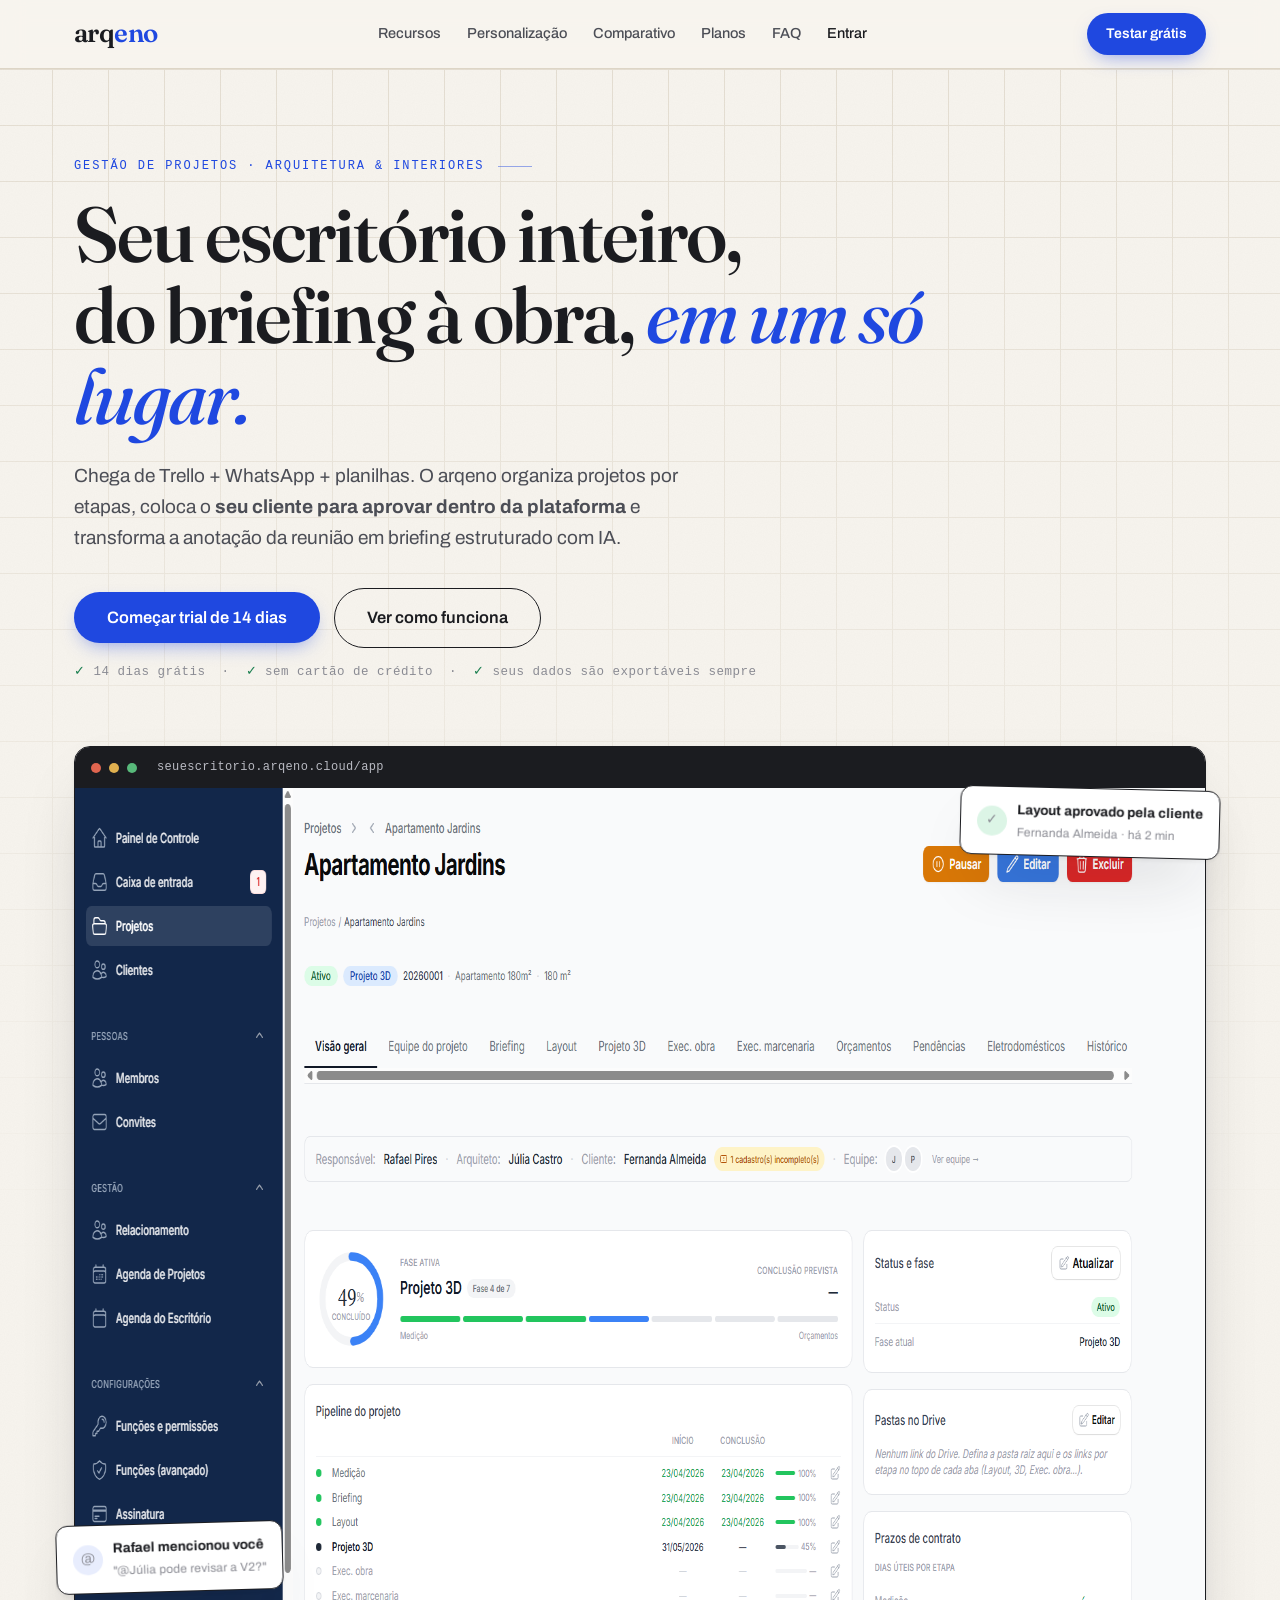
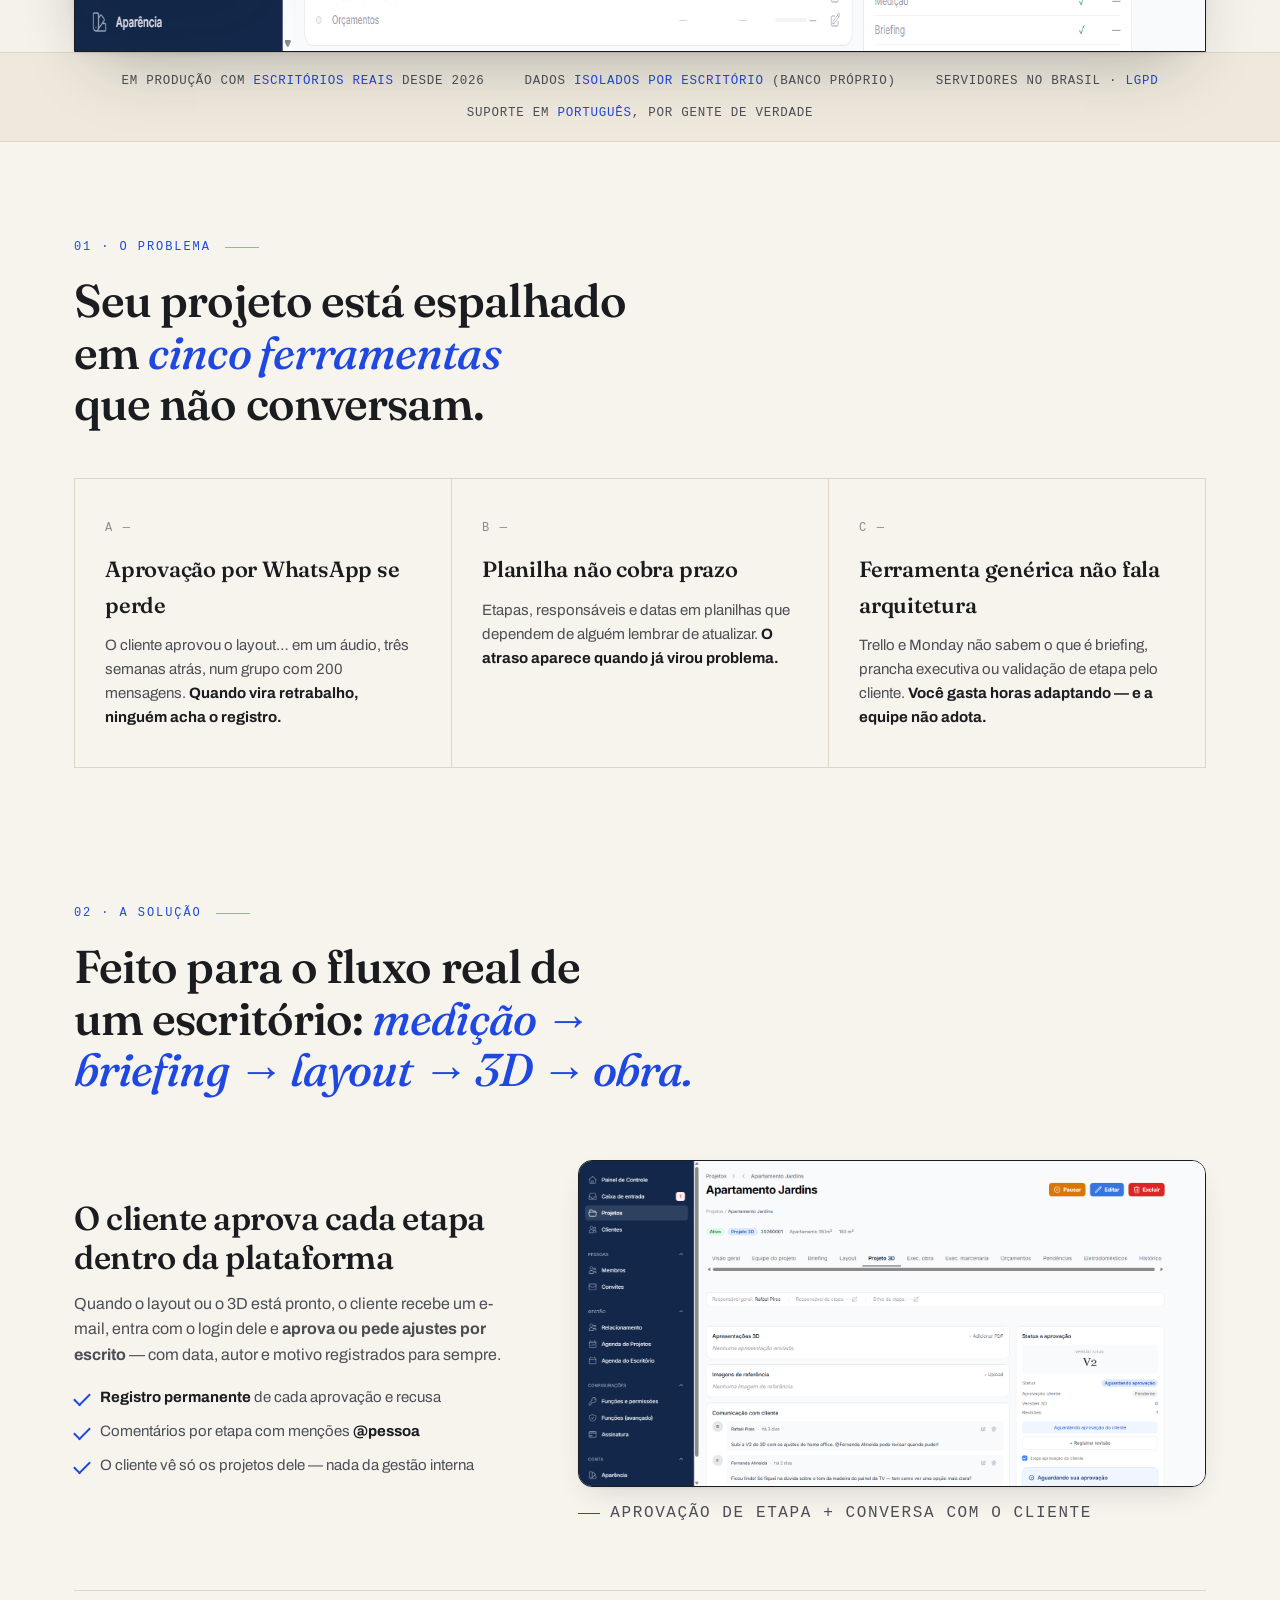
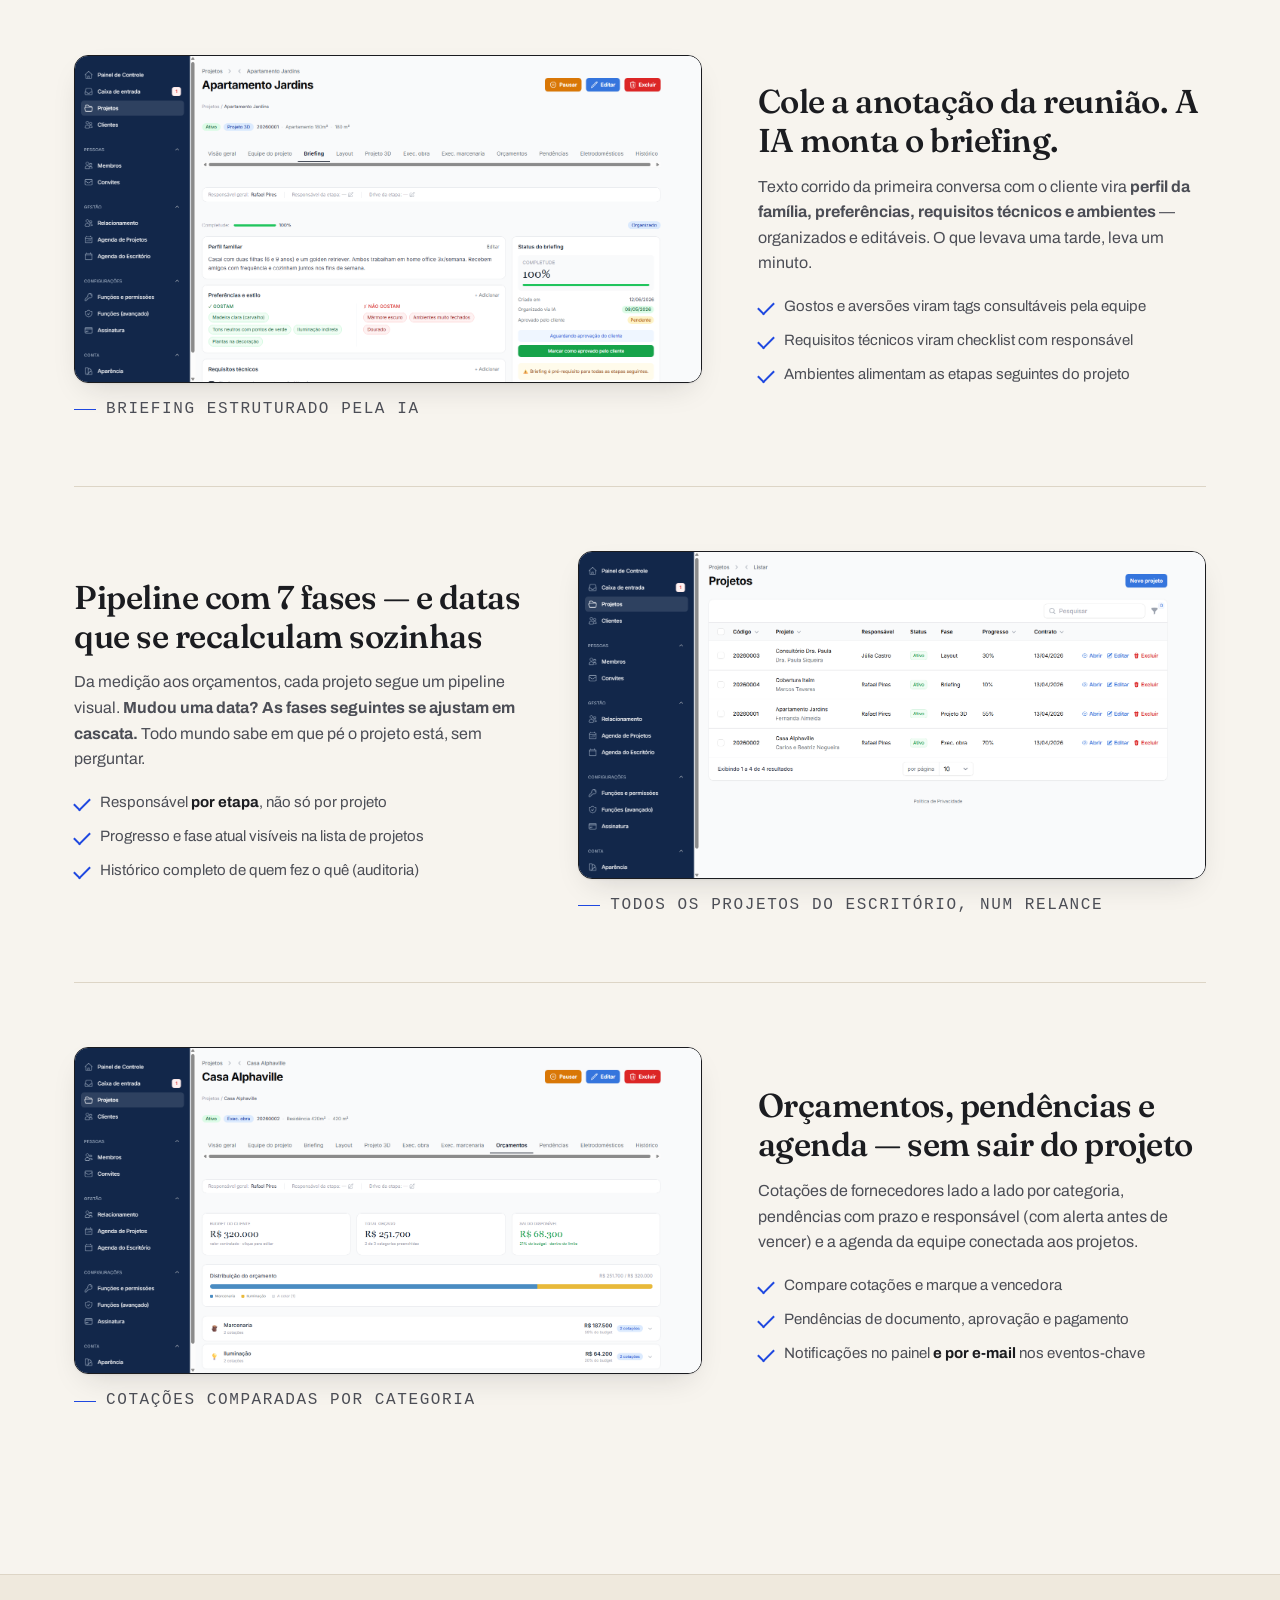
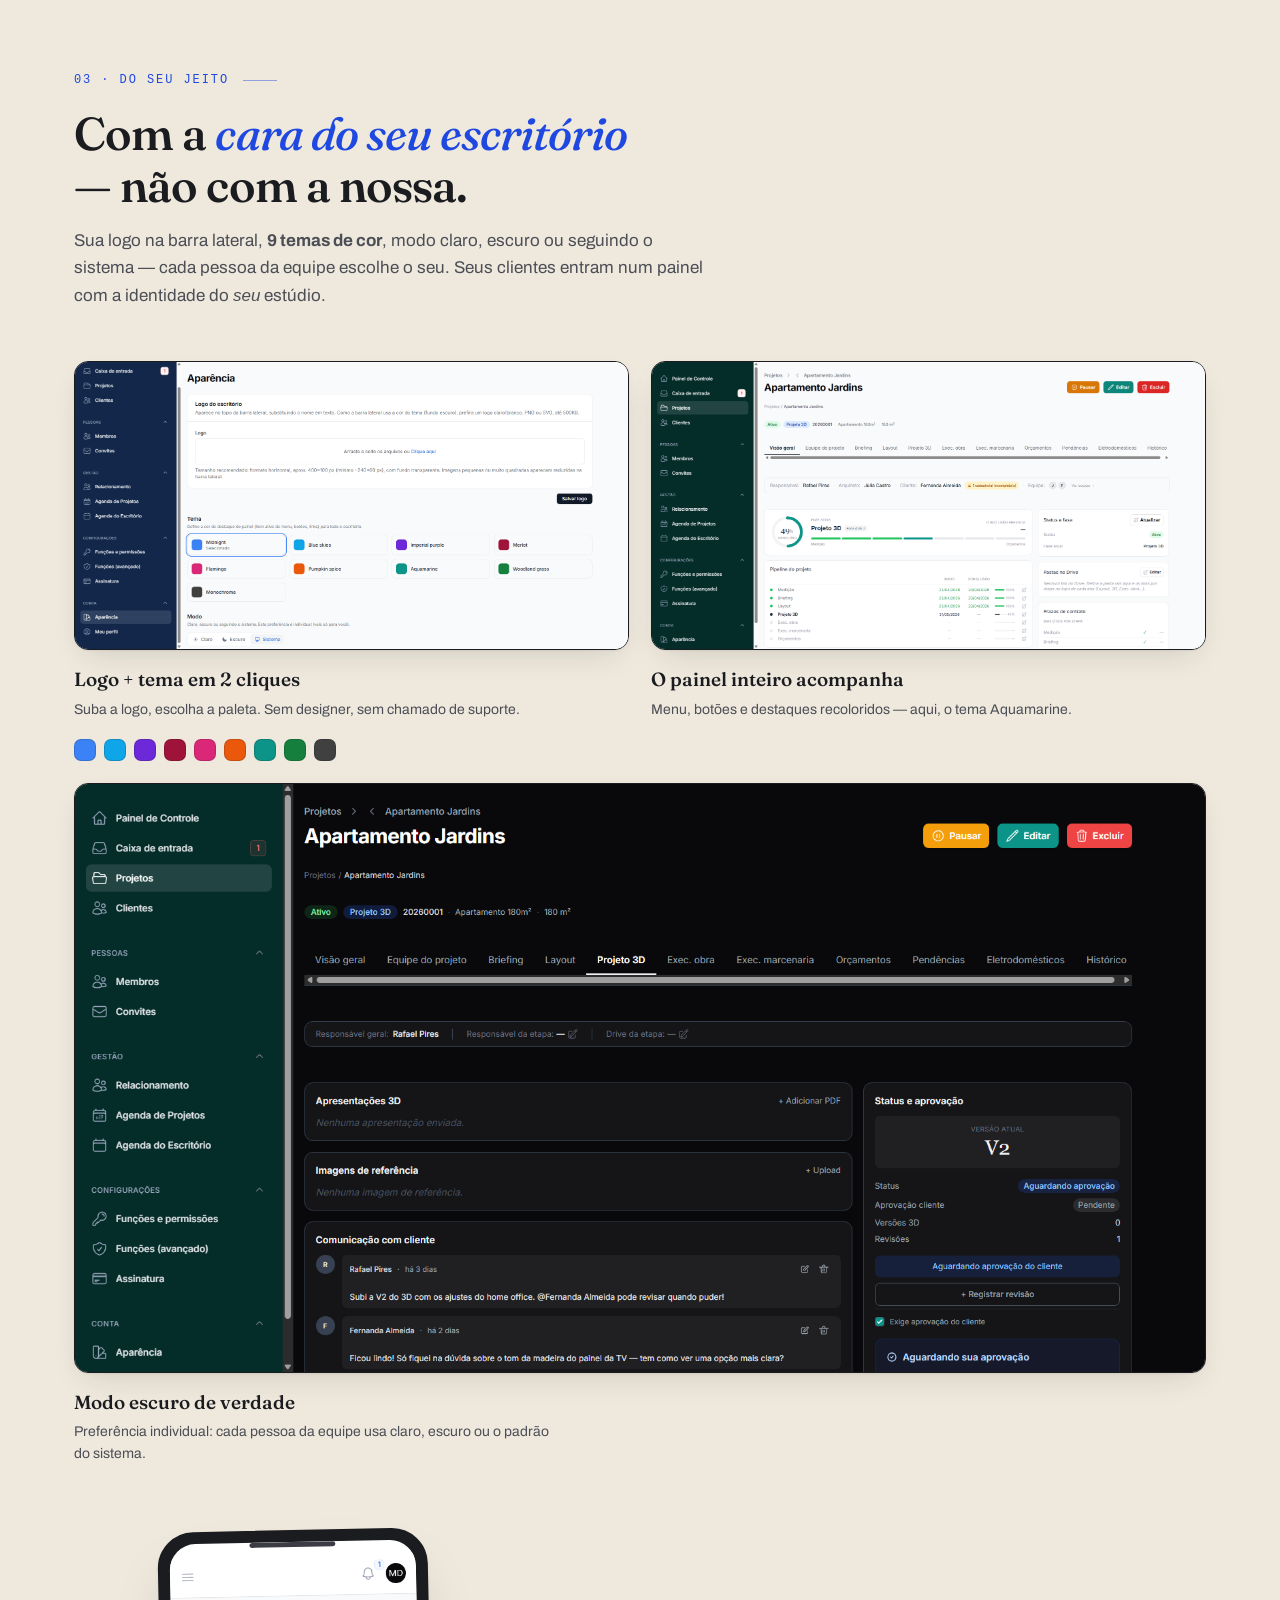
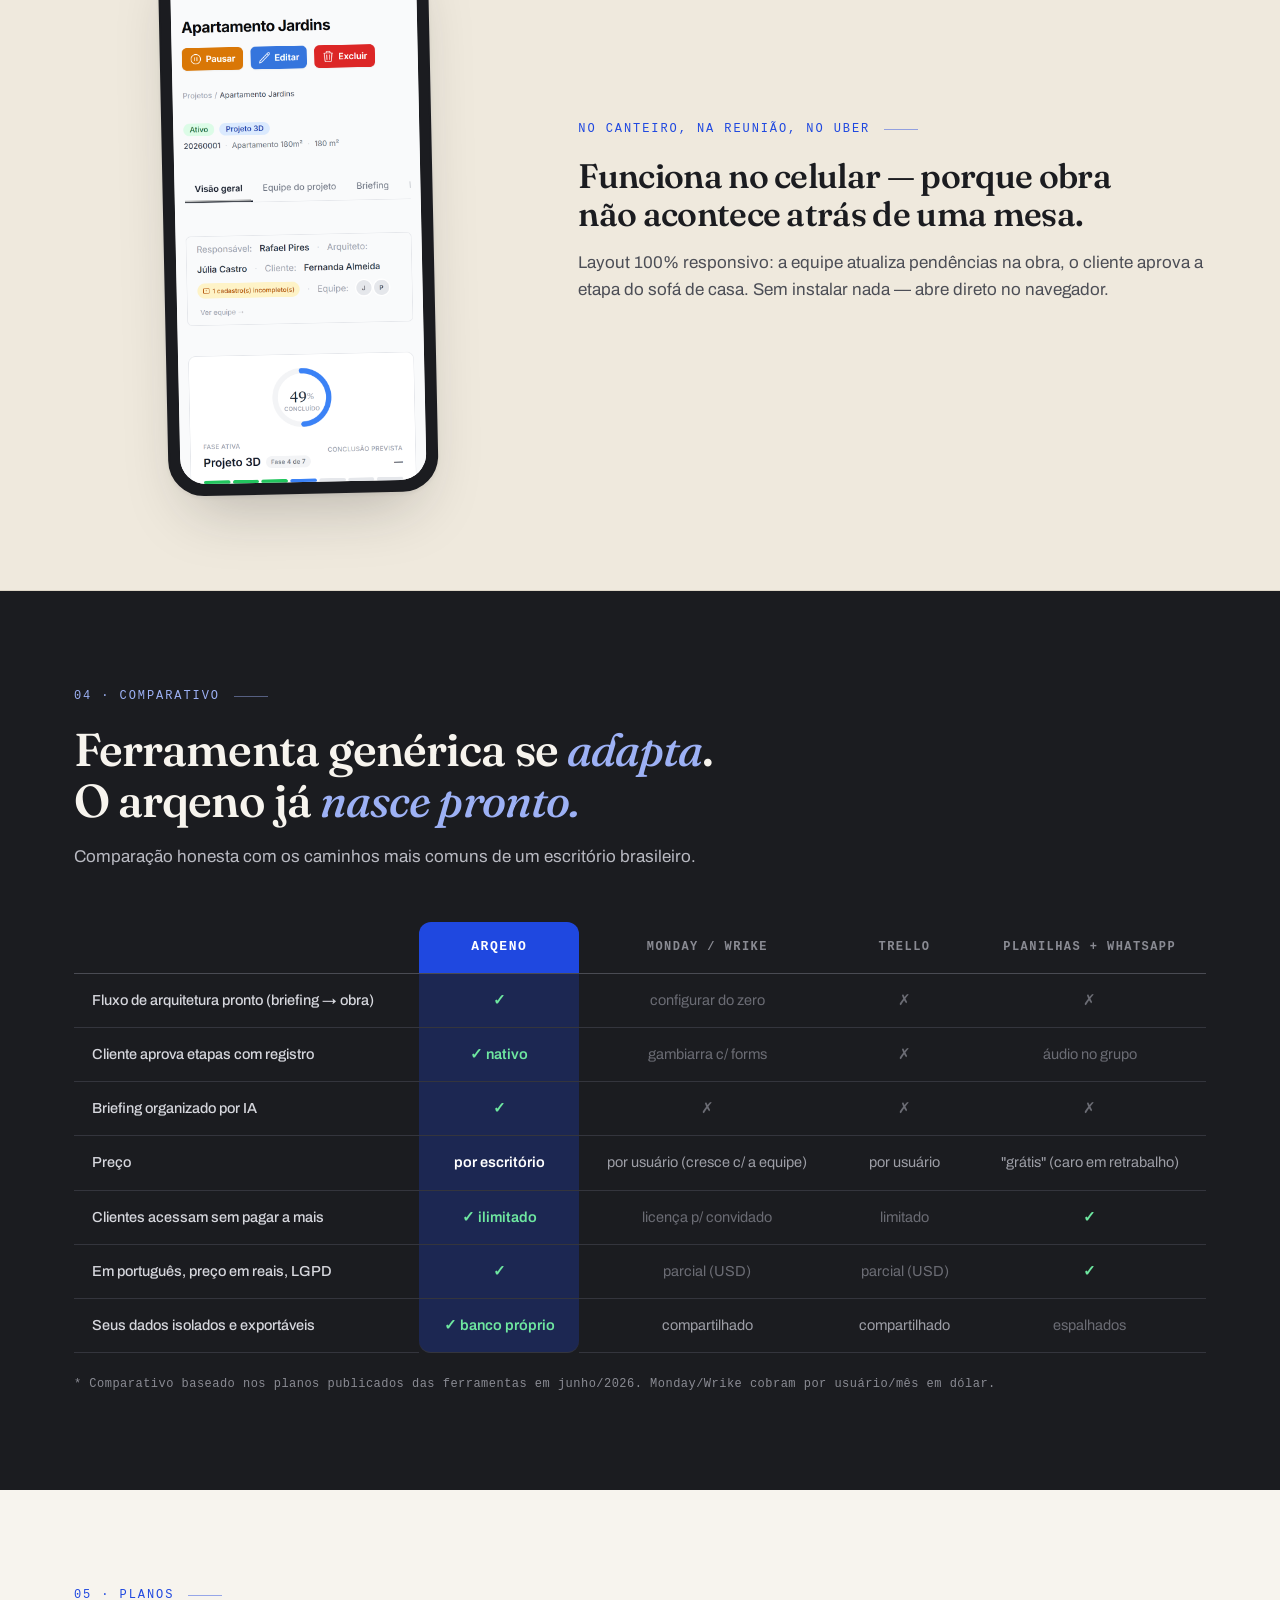
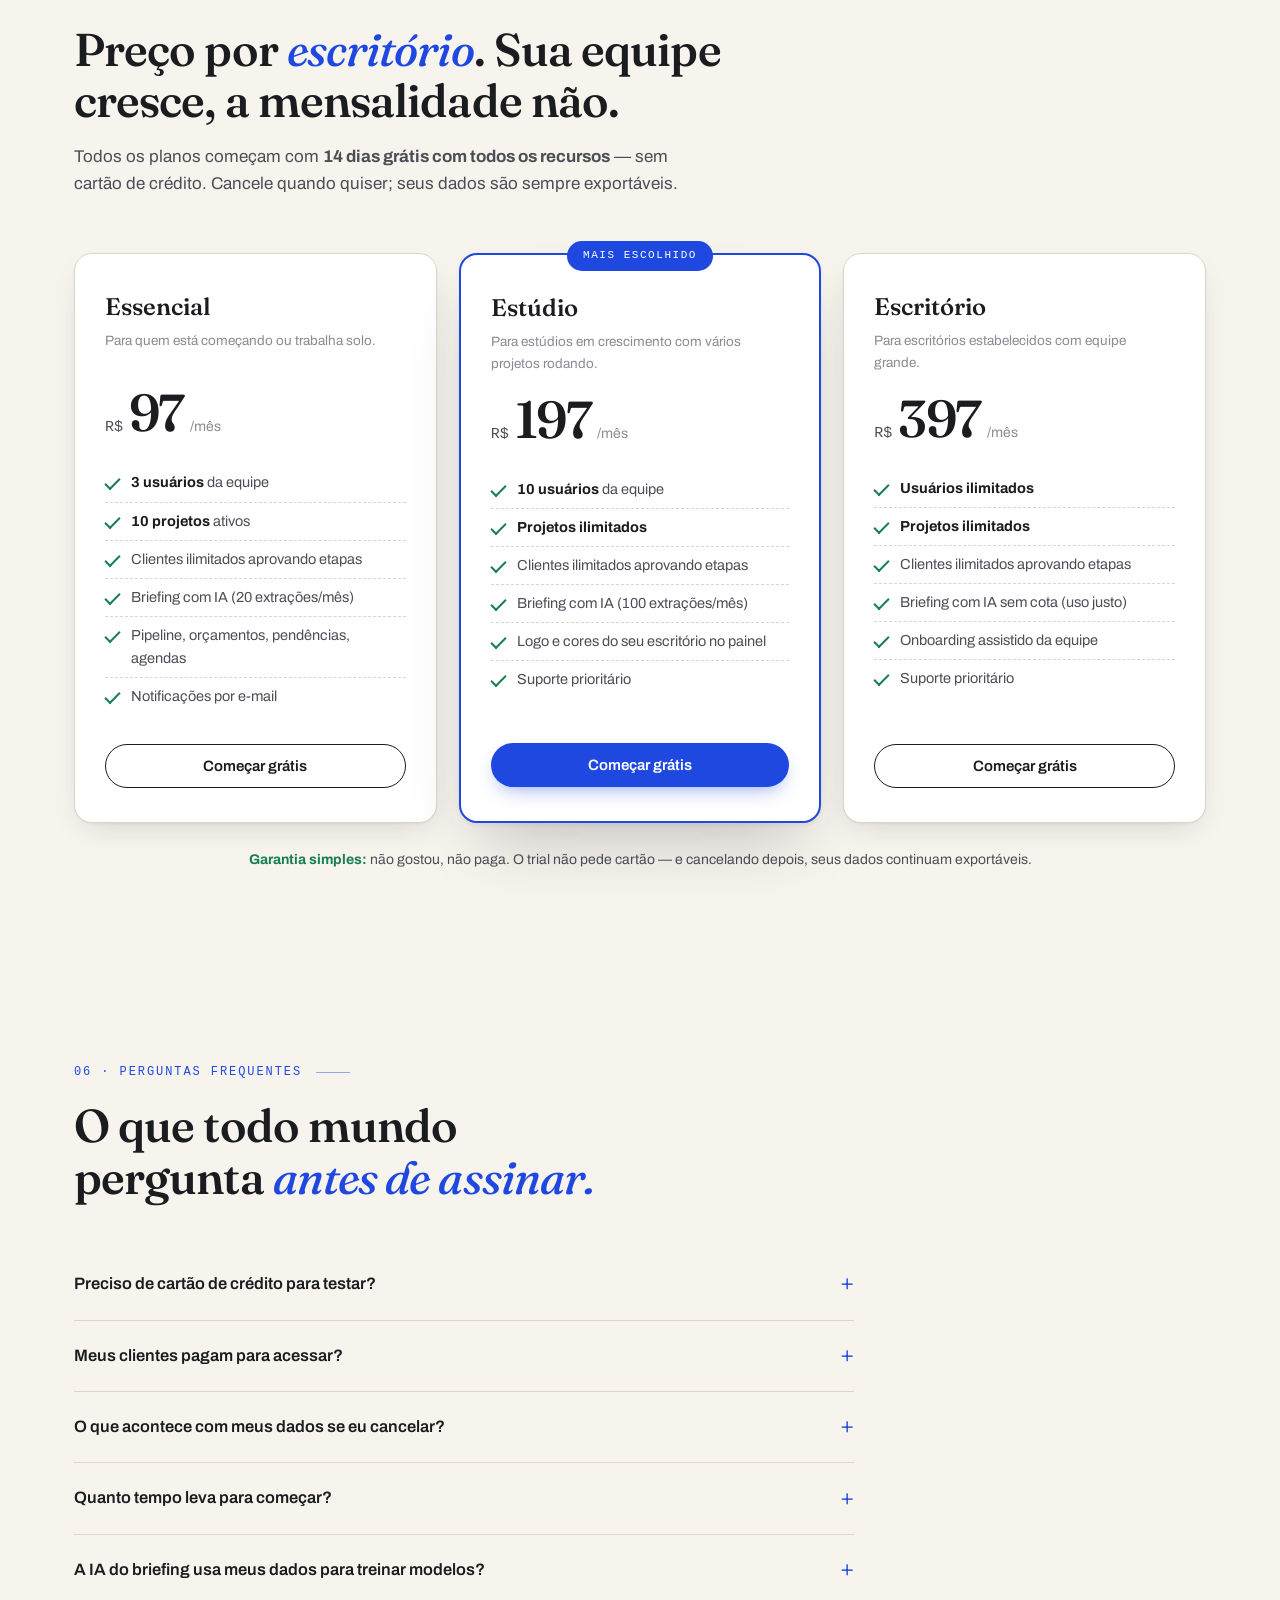
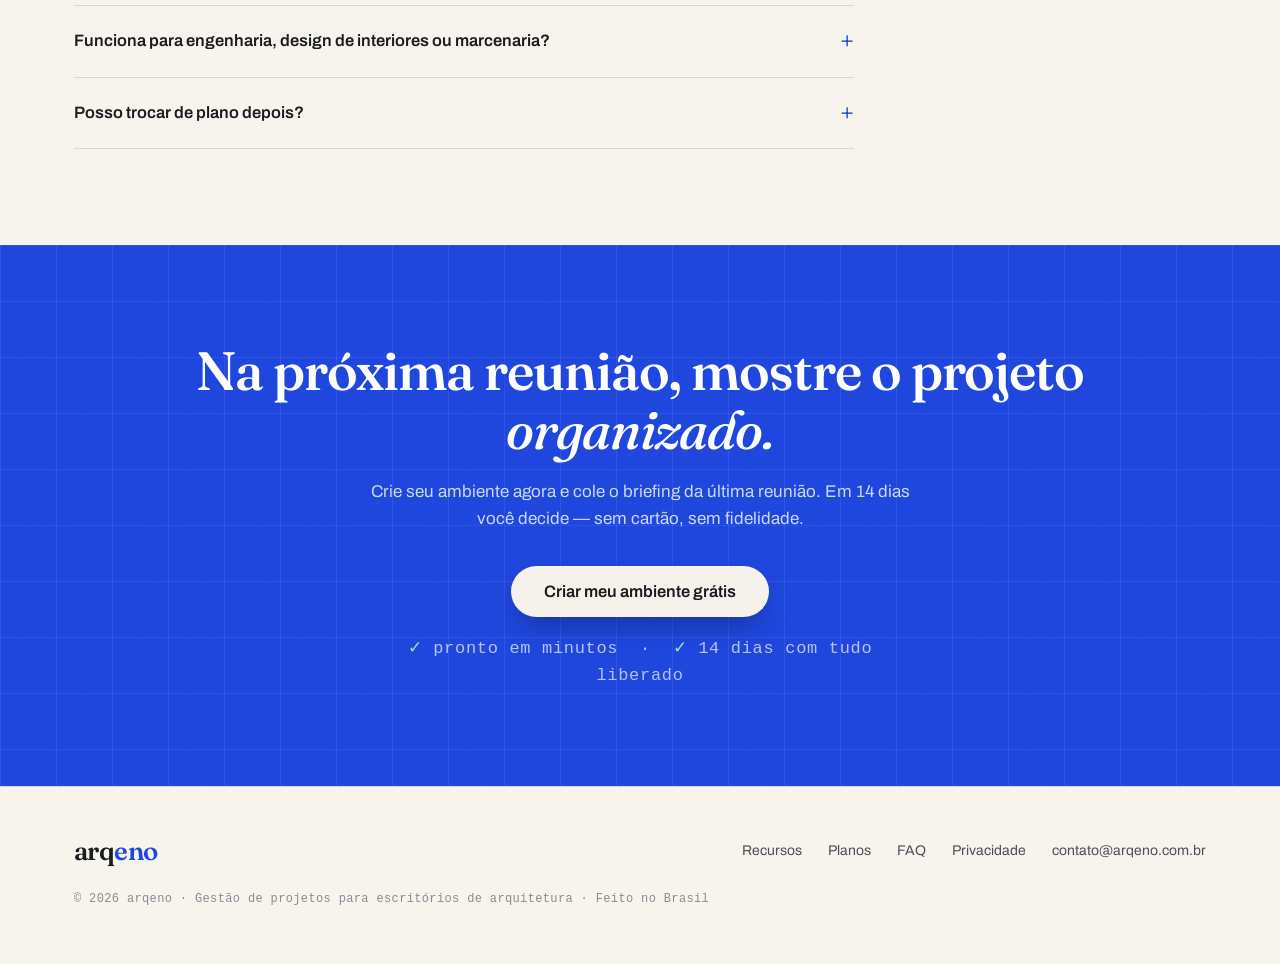
==== commit da1a4f45: "landing v2.1: prints refeitos (sem faixa branca, dados ricos), secao de personalizacao e polish - sc" ====
--- a/index.html
+++ b/index.html
@@ -64,6 +64,7 @@
         <a class="logo" href="/">arq<b>eno</b></a>
         <nav class="nav">
             <a href="#recursos">Recursos</a>
+            <a href="#personalizacao">Personalização</a>
             <a href="#comparativo">Comparativo</a>
             <a href="#planos">Planos</a>
             <a href="#faq">FAQ</a>
@@ -91,13 +92,23 @@
             <p class="hero-note"><b>✓</b> 14 dias grátis &nbsp;·&nbsp; <b>✓</b> sem cartão de crédito &nbsp;·&nbsp; <b>✓</b> seus dados são exportáveis sempre</p>
         </div>
 
-        <figure class="browser reveal">
-            <div class="browser-bar">
-                <i></i><i></i><i></i>
-                <span class="browser-url">seuescritorio.arqeno.cloud/app</span>
-            </div>
-            <img src="/assets/screenshots/02-visao-geral.png" alt="Painel do arqeno mostrando a visão geral de um projeto de arquitetura com pipeline de fases, status e pendências" width="1903" height="931" loading="eager">
-        </figure>
+        <div class="hero-stage">
+            <div class="float-card float-approve">
+                <span class="dot">✓</span>
+                <div><strong>Layout aprovado pela cliente</strong><span>Fernanda Almeida · há 2 min</span></div>
+            </div>
+            <div class="float-card float-mention">
+                <span class="dot">@</span>
+                <div><strong>Rafael mencionou você</strong><span>"@Júlia pode revisar a V2?"</span></div>
+            </div>
+            <figure class="browser reveal">
+                <div class="browser-bar">
+                    <i></i><i></i><i></i>
+                    <span class="browser-url">seuescritorio.arqeno.cloud/app</span>
+                </div>
+                <img src="/assets/screenshots/02-visao-geral.png" alt="Painel do arqeno mostrando a visão geral de um projeto de arquitetura com pipeline de fases, progresso e status" width="1660" height="863" loading="eager">
+            </figure>
+        </div>
     </div>
 </section>
 
@@ -207,10 +218,56 @@
     </div>
 </section>
 
+<!-- PERSONALIZAÇÃO -->
+<section class="custom" id="personalizacao">
+    <div class="wrap">
+        <p class="annot left">03 · Do seu jeito</p>
+        <h2 class="sec-title">Com a <em>cara do seu escritório</em> — não com a nossa.</h2>
+        <p class="sec-sub">Sua logo na barra lateral, <strong>9 temas de cor</strong>, modo claro, escuro ou seguindo o sistema — cada pessoa da equipe escolhe o seu. Seus clientes entram num painel com a identidade do <em>seu</em> estúdio.</p>
+
+        <div class="custom-gallery">
+            <div class="custom-card reveal">
+                <div class="shot"><img src="/assets/screenshots/08-aparencia.png" alt="Tela de Aparência do arqeno com upload de logo do escritório e 9 temas de cores" loading="lazy"></div>
+                <h4>Logo + tema em 2 cliques</h4>
+                <p>Suba a logo, escolha a paleta. Sem designer, sem chamado de suporte.</p>
+                <div class="swatches" aria-hidden="true">
+                    <i style="background:#3b82f6"></i><i style="background:#0ea5e9"></i><i style="background:#6d28d9"></i><i style="background:#9f1239"></i><i style="background:#db2777"></i><i style="background:#ea580c"></i><i style="background:#0d9488"></i><i style="background:#15803d"></i><i style="background:#404040"></i>
+                </div>
+            </div>
+            <div class="custom-card reveal">
+                <div class="shot"><img src="/assets/screenshots/09-tema-aquamarine.png" alt="Painel do arqeno com tema verde aquamarine aplicado na barra lateral e botões" loading="lazy"></div>
+                <h4>O painel inteiro acompanha</h4>
+                <p>Menu, botões e destaques recoloridos — aqui, o tema Aquamarine.</p>
+            </div>
+            <div class="custom-card tall reveal">
+                <div class="shot"><img src="/assets/screenshots/10-dark-mode.png" alt="Painel do arqeno em modo escuro mostrando a etapa Projeto 3D com aprovação do cliente" loading="lazy"></div>
+                <h4>Modo escuro de verdade</h4>
+                <p>Preferência individual: cada pessoa da equipe usa claro, escuro ou o padrão do sistema.</p>
+            </div>
+        </div>
+
+        <div class="custom-bottom">
+            <div class="reveal">
+                <div class="phone">
+                    <div class="phone-screen">
+                        <div class="phone-notch"></div>
+                        <img src="/assets/screenshots/11-mobile-projeto.png" alt="arqeno aberto no celular mostrando a visão geral de um projeto com progresso de 49%" loading="lazy">
+                    </div>
+                </div>
+            </div>
+            <div class="reveal">
+                <p class="annot left">No canteiro, na reunião, no Uber</p>
+                <h3 class="sec-title" style="font-size:clamp(24px,3vw,34px)">Funciona no celular — porque obra não acontece atrás de uma mesa.</h3>
+                <p class="sec-sub">Layout 100% responsivo: a equipe atualiza pendências na obra, o cliente aprova a etapa do sofá de casa. Sem instalar nada — abre direto no navegador.</p>
+            </div>
+        </div>
+    </div>
+</section>
+
 <!-- COMPARATIVO -->
 <section class="compare" id="comparativo">
     <div class="wrap">
-        <p class="annot left">03 · Comparativo</p>
+        <p class="annot left">04 · Comparativo</p>
         <h2 class="sec-title">Ferramenta genérica se <em>adapta</em>. O arqeno já <em>nasce pronto.</em></h2>
         <p class="sec-sub">Comparação honesta com os caminhos mais comuns de um escritório brasileiro.</p>
 
@@ -285,7 +342,7 @@
 <!-- PLANOS -->
 <section id="planos">
     <div class="wrap">
-        <p class="annot left">04 · Planos</p>
+        <p class="annot left">05 · Planos</p>
         <h2 class="sec-title">Preço por <em>escritório</em>. Sua equipe cresce, a mensalidade não.</h2>
         <p class="sec-sub">Todos os planos começam com <strong>14 dias grátis com todos os recursos</strong> — sem cartão de crédito. Cancele quando quiser; seus dados são sempre exportáveis.</p>
 
@@ -343,7 +400,7 @@
 <!-- FAQ -->
 <section id="faq">
     <div class="wrap">
-        <p class="annot left">05 · Perguntas frequentes</p>
+        <p class="annot left">06 · Perguntas frequentes</p>
         <h2 class="sec-title">O que todo mundo pergunta <em>antes de assinar.</em></h2>
         <div class="faq-list">
             <details>
--- a/styles.css
+++ b/styles.css
@@ -698,6 +698,149 @@
 .modal-success p { margin-top: 10px; color: var(--ink-soft); font-size: 15px; }
 .modal-success .mail { font-family: var(--font-mono); font-size: 14px; color: var(--cobalt); }
 
+/* ── Personalização (temas / dark / mobile) ────────────────── */
+.custom { background: var(--paper-deep); border-top: 1px solid var(--line); border-bottom: 1px solid var(--line); }
+
+.custom-gallery {
+    margin-top: 52px;
+    display: grid;
+    grid-template-columns: repeat(12, 1fr);
+    gap: 22px;
+    align-items: start;
+}
+.custom-card { grid-column: span 6; }
+.custom-card.tall { grid-column: span 12; }
+.custom-card .shot { background: #fff; }
+.custom-card h4 {
+    margin-top: 14px;
+    font-family: var(--font-display);
+    font-size: 19px;
+    font-weight: 560;
+}
+.custom-card p { margin-top: 4px; font-size: 14px; color: var(--ink-soft); max-width: 480px; }
+
+.custom-bottom {
+    margin-top: 64px;
+    display: grid;
+    grid-template-columns: 5fr 7fr;
+    gap: 56px;
+    align-items: center;
+}
+/* moldura de celular */
+.phone {
+    width: 270px;
+    margin: 0 auto;
+    border: 2px solid var(--ink);
+    border-radius: 36px;
+    padding: 10px;
+    background: var(--ink);
+    box-shadow: var(--shadow-pop);
+    transform: rotate(-1.2deg);
+    transition: transform .35s cubic-bezier(.2, .7, .25, 1);
+}
+.phone:hover { transform: rotate(0deg) translateY(-4px); }
+.phone-screen {
+    border-radius: 26px;
+    overflow: hidden;
+    background: #fff;
+    max-height: 540px;
+}
+.phone-screen img { width: 100%; }
+.phone-notch {
+    width: 86px; height: 5px;
+    background: #3c3d44;
+    border-radius: 99px;
+    margin: 0 auto 8px;
+}
+
+/* swatches de tema (decorativo) */
+.swatches { display: flex; gap: 8px; margin-top: 18px; }
+.swatches i {
+    width: 22px; height: 22px;
+    border-radius: 7px;
+    border: 1.5px solid rgba(27, 28, 32, .18);
+}
+
+/* ── Hero: cards flutuantes sobre o screenshot ─────────────── */
+.hero-stage { position: relative; }
+.float-card {
+    position: absolute;
+    z-index: 3;
+    background: #fff;
+    border: 1px solid var(--ink);
+    border-radius: 12px;
+    padding: 12px 16px;
+    box-shadow: var(--shadow-pop);
+    font-size: 13.5px;
+    display: flex;
+    align-items: center;
+    gap: 10px;
+    animation: float-in 1s cubic-bezier(.2, .8, .3, 1) both;
+}
+.float-card .dot {
+    width: 30px; height: 30px;
+    border-radius: 50%;
+    display: flex; align-items: center; justify-content: center;
+    font-size: 14px;
+    flex: 0 0 auto;
+}
+.float-card strong { display: block; font-size: 13.5px; }
+.float-card span { color: var(--ink-faint); font-size: 12px; }
+.float-approve {
+    top: 42px; right: -14px;
+    transform: rotate(1.4deg);
+    animation-delay: .55s;
+}
+.float-approve .dot { background: #dcf5e6; }
+.float-mention {
+    bottom: 60px; left: -18px;
+    transform: rotate(-1.6deg);
+    animation-delay: .85s;
+}
+.float-mention .dot { background: var(--cobalt-wash); }
+@keyframes float-in {
+    from { opacity: 0; transform: translateY(16px); }
+    to { opacity: 1; }
+}
+
+/* grain sutil no hero e cta */
+.hero::before, .cta-final::after {
+    content: '';
+    position: absolute;
+    inset: 0;
+    pointer-events: none;
+    opacity: .5;
+    background-image: url("data:image/svg+xml,%3Csvg xmlns='http://www.w3.org/2000/svg' width='140' height='140'%3E%3Cfilter id='n'%3E%3CfeTurbulence type='fractalNoise' baseFrequency='.9' numOctaves='2'/%3E%3CfeColorMatrix values='0 0 0 0 0 0 0 0 0 0 0 0 0 0 0 0 0 0 .035 0'/%3E%3C/filter%3E%3Crect width='100%25' height='100%25' filter='url(%23n)'/%3E%3C/svg%3E");
+}
+.hero::before { z-index: 1; }
+
+/* refinamentos gerais */
+.sec-title { text-wrap: balance; }
+.hero h1 { text-wrap: balance; }
+.nav a { position: relative; }
+.nav a:not(.nav-login)::after {
+    content: '';
+    position: absolute;
+    left: 0; bottom: -6px;
+    width: 100%; height: 2px;
+    background: var(--cobalt);
+    transform: scaleX(0);
+    transform-origin: left;
+    transition: transform .2s;
+}
+.nav a:not(.nav-login):hover::after { transform: scaleX(1); }
+a:focus-visible, button:focus-visible {
+    outline: 2px solid var(--cobalt);
+    outline-offset: 3px;
+    border-radius: 4px;
+}
+
+@media (max-width: 960px) {
+    .custom-card, .custom-card.tall { grid-column: span 12; }
+    .custom-bottom { grid-template-columns: 1fr; gap: 36px; }
+    .float-card { display: none; }
+}
+
 /* ── Reveal on scroll ──────────────────────────────────────── */
 .reveal {
     opacity: 0;
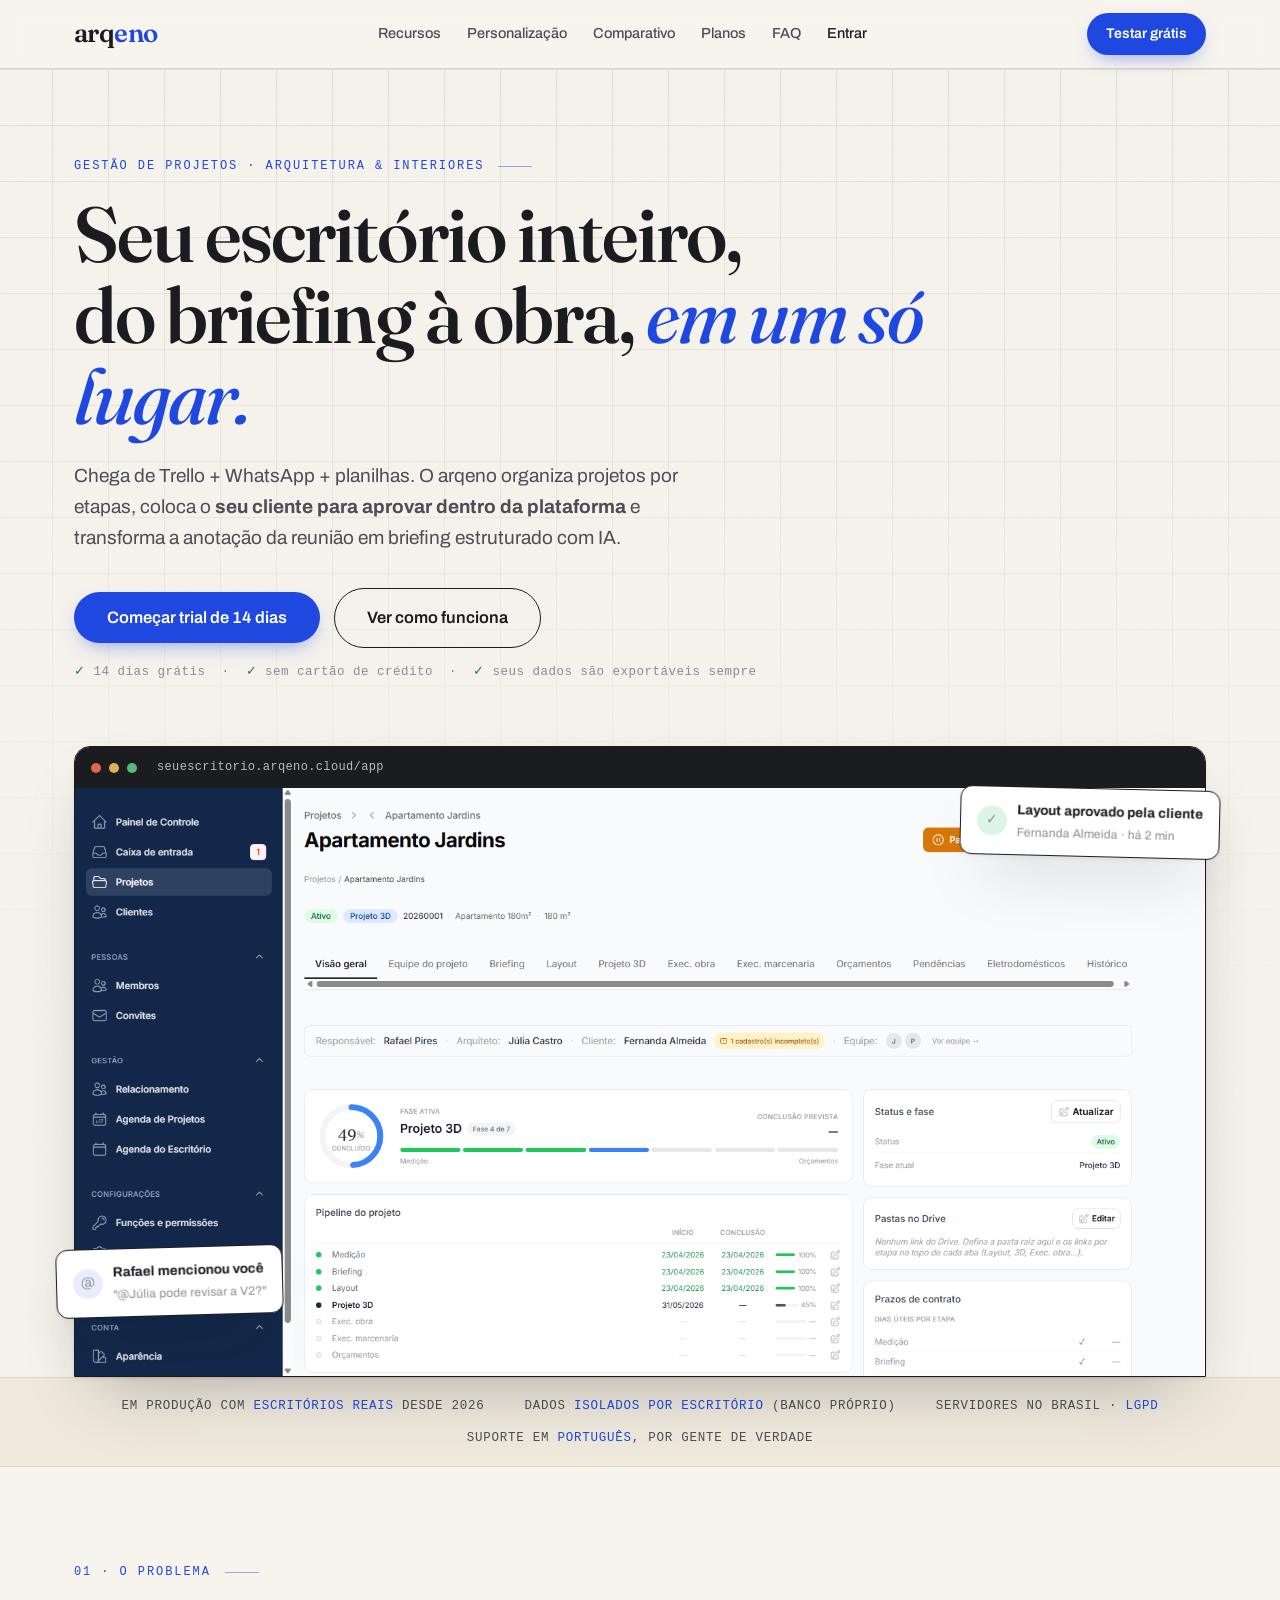
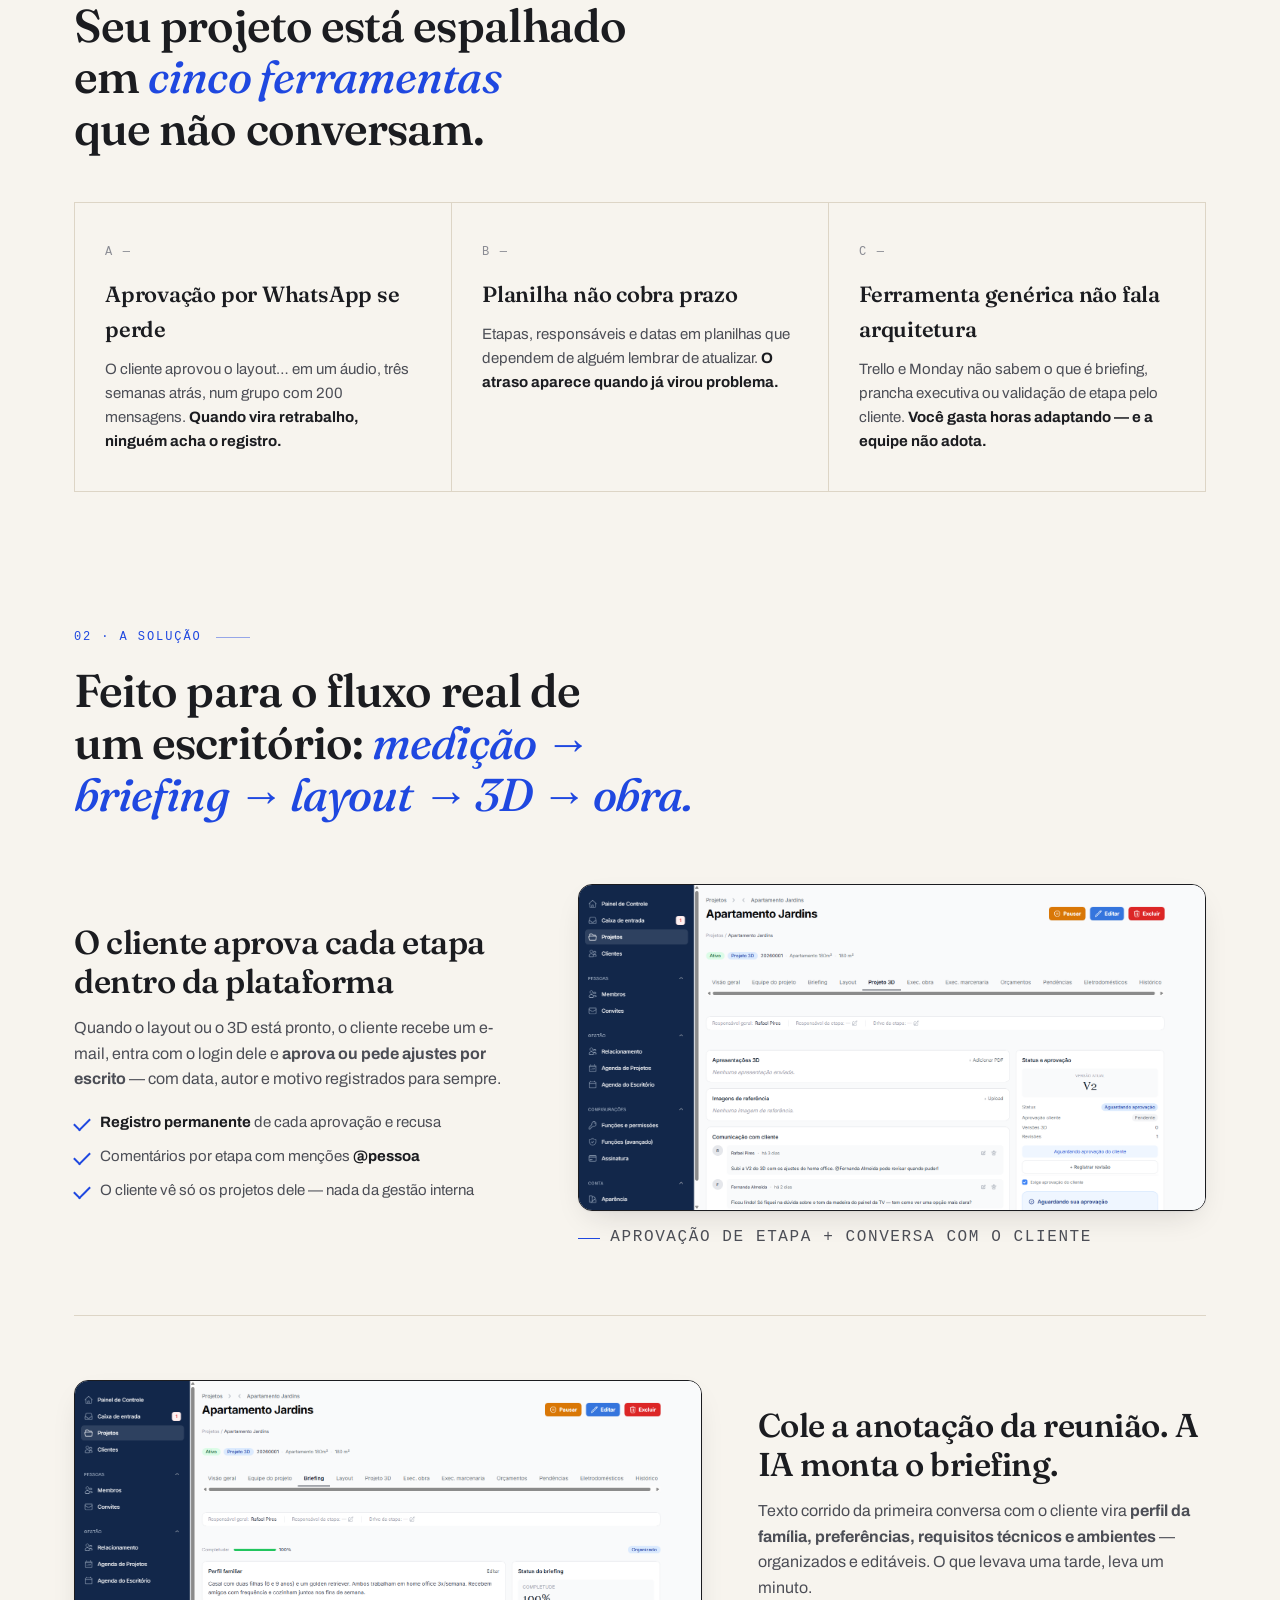
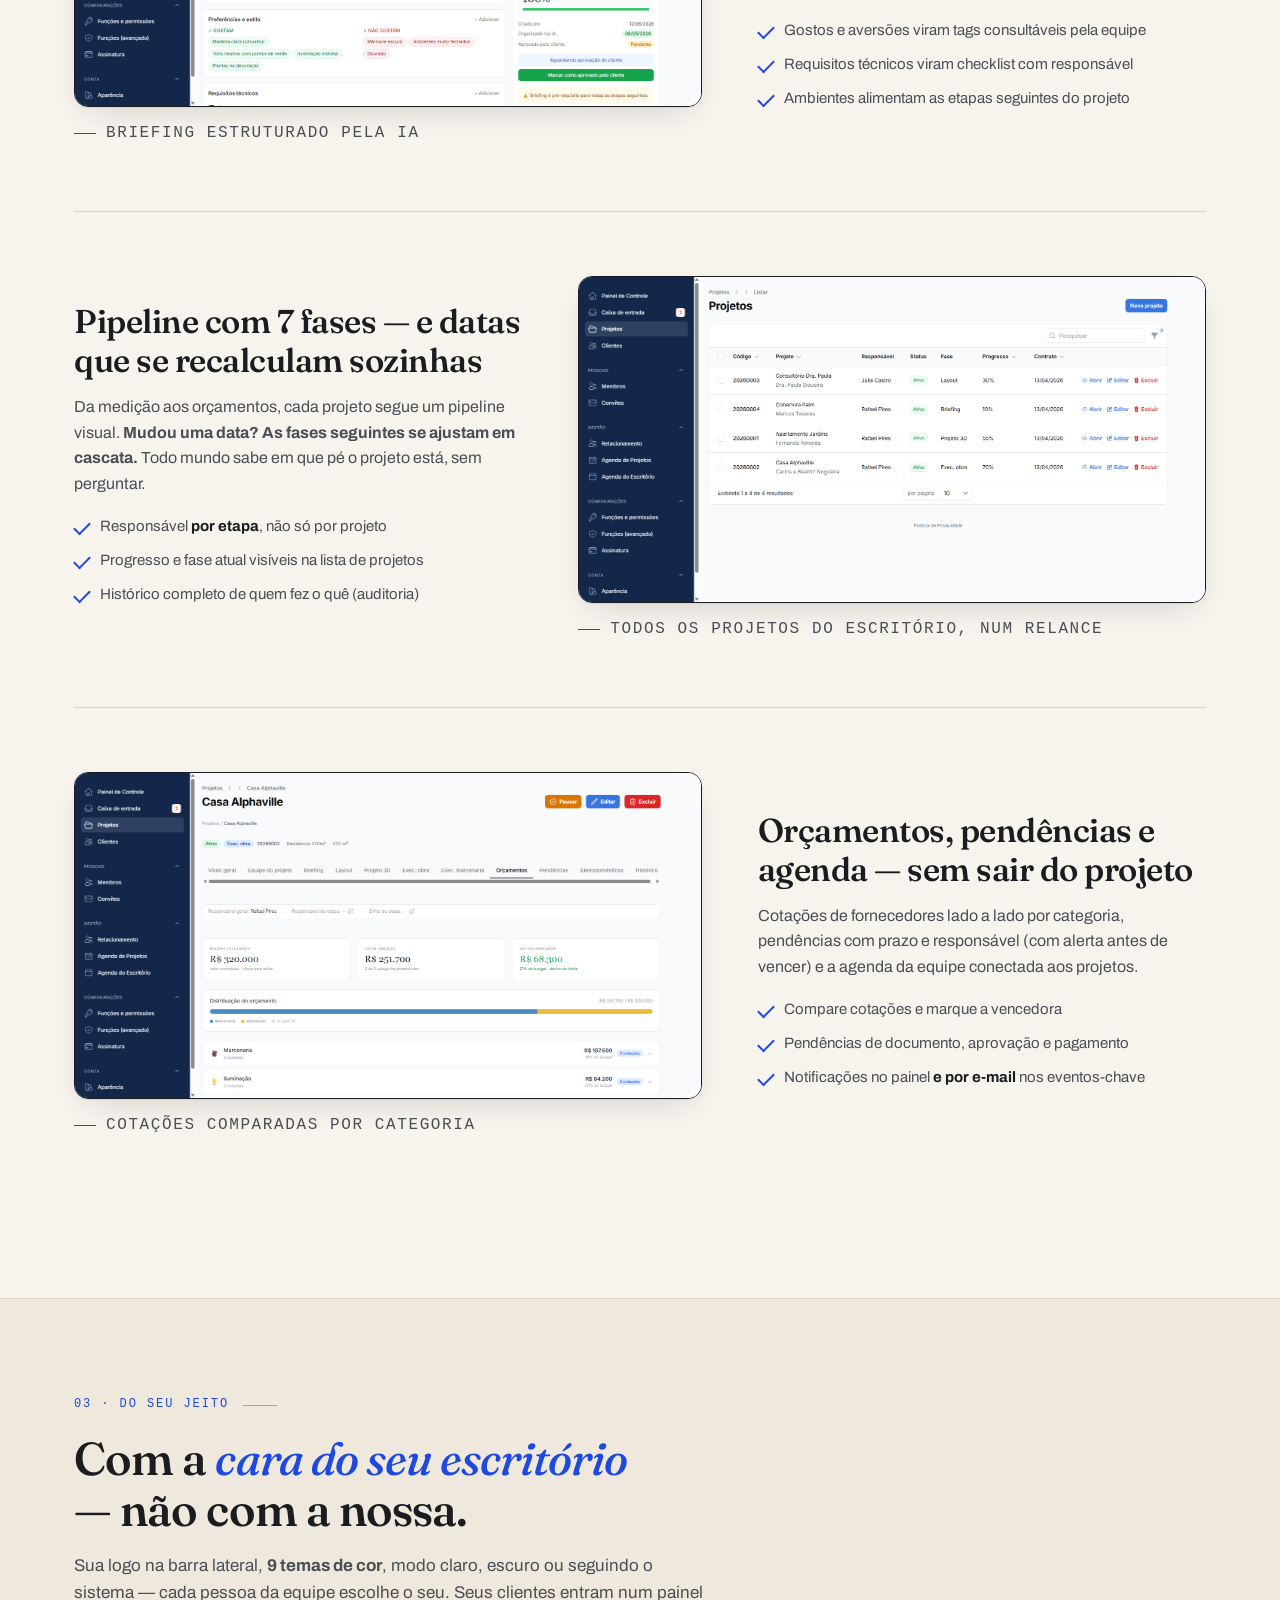
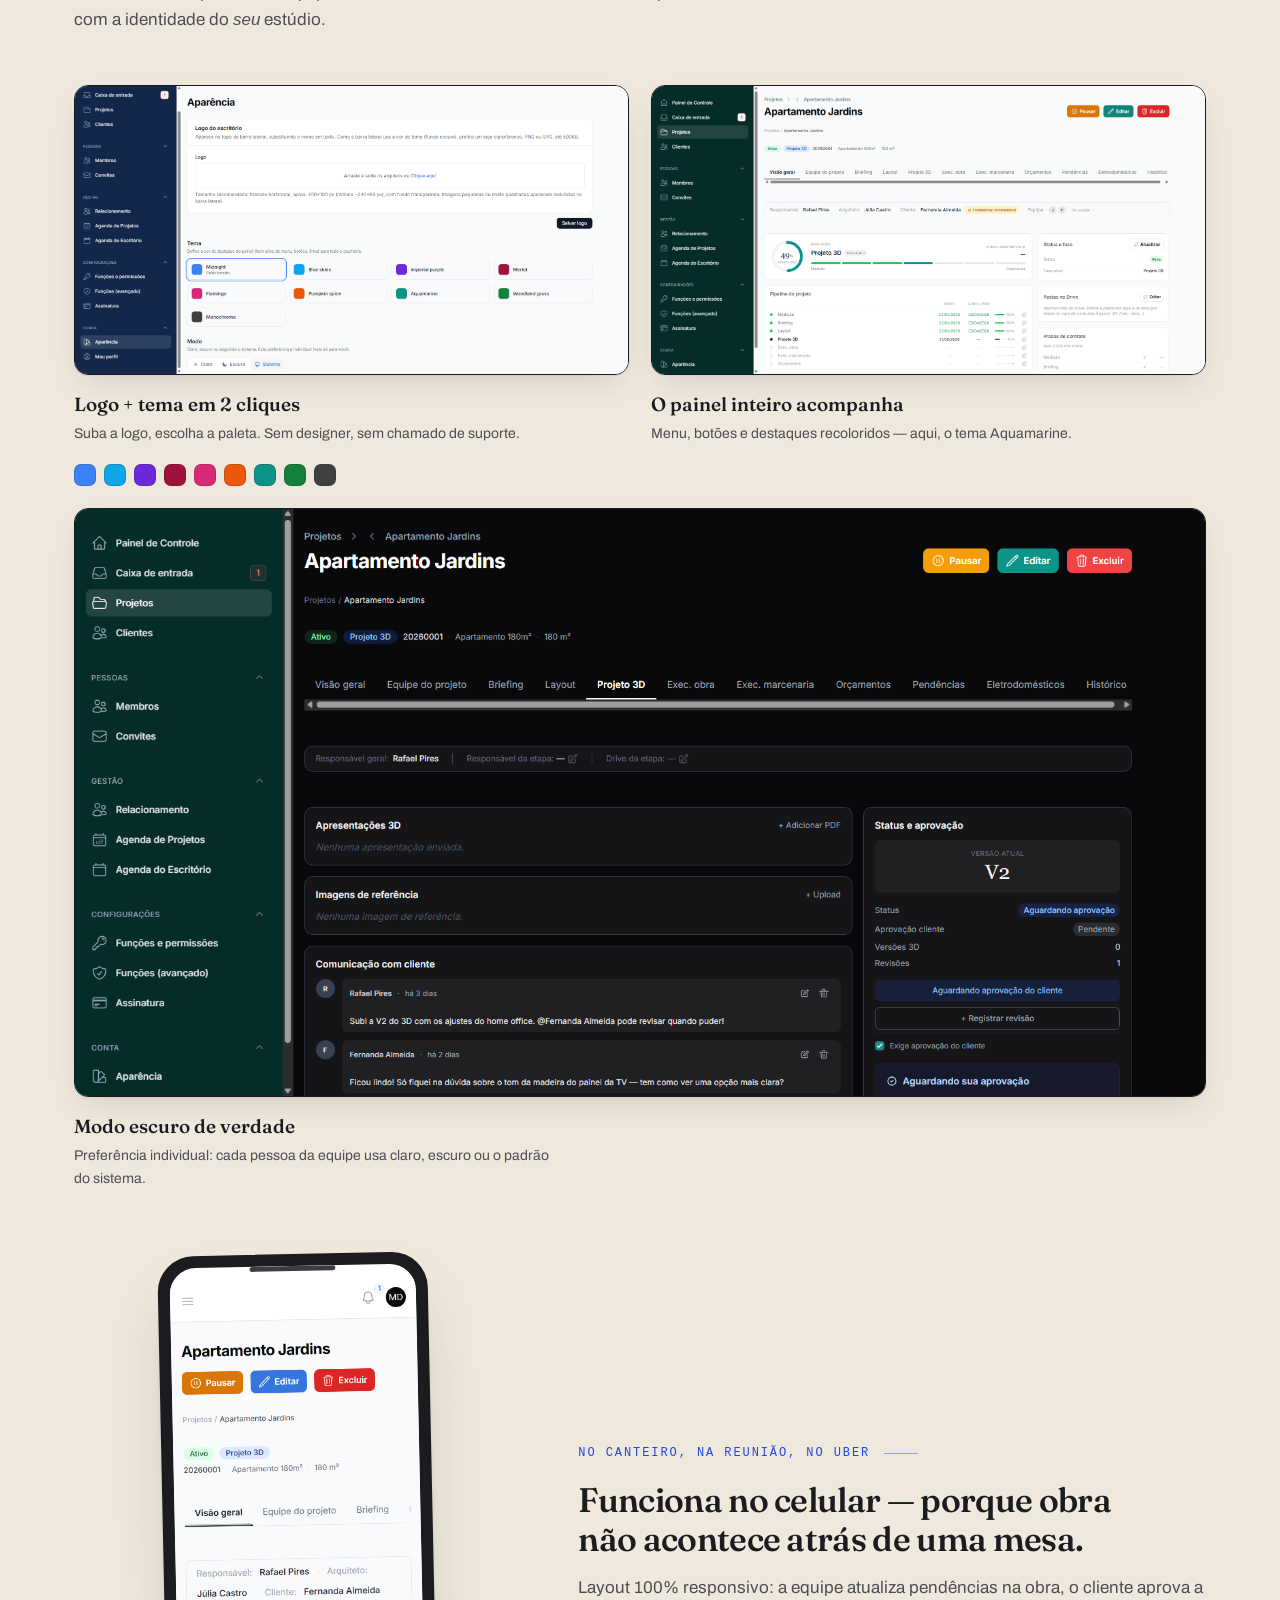
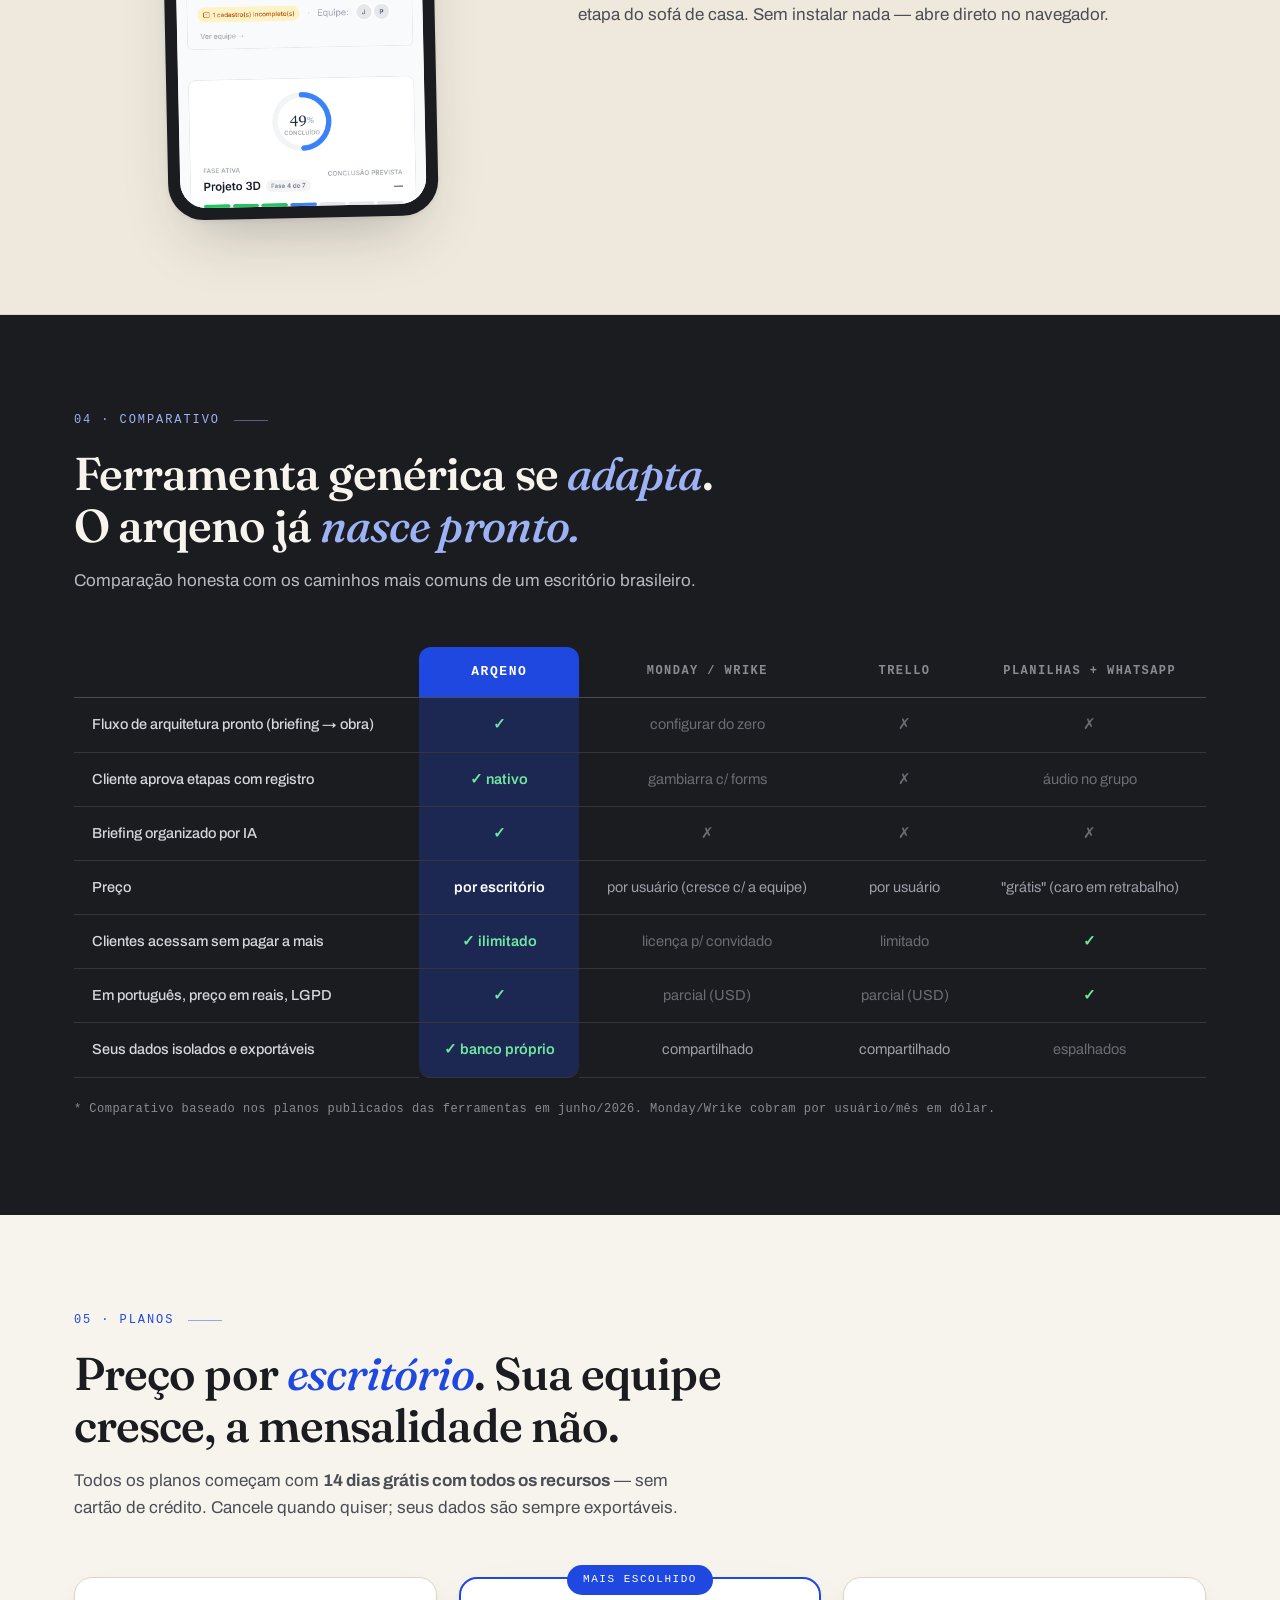
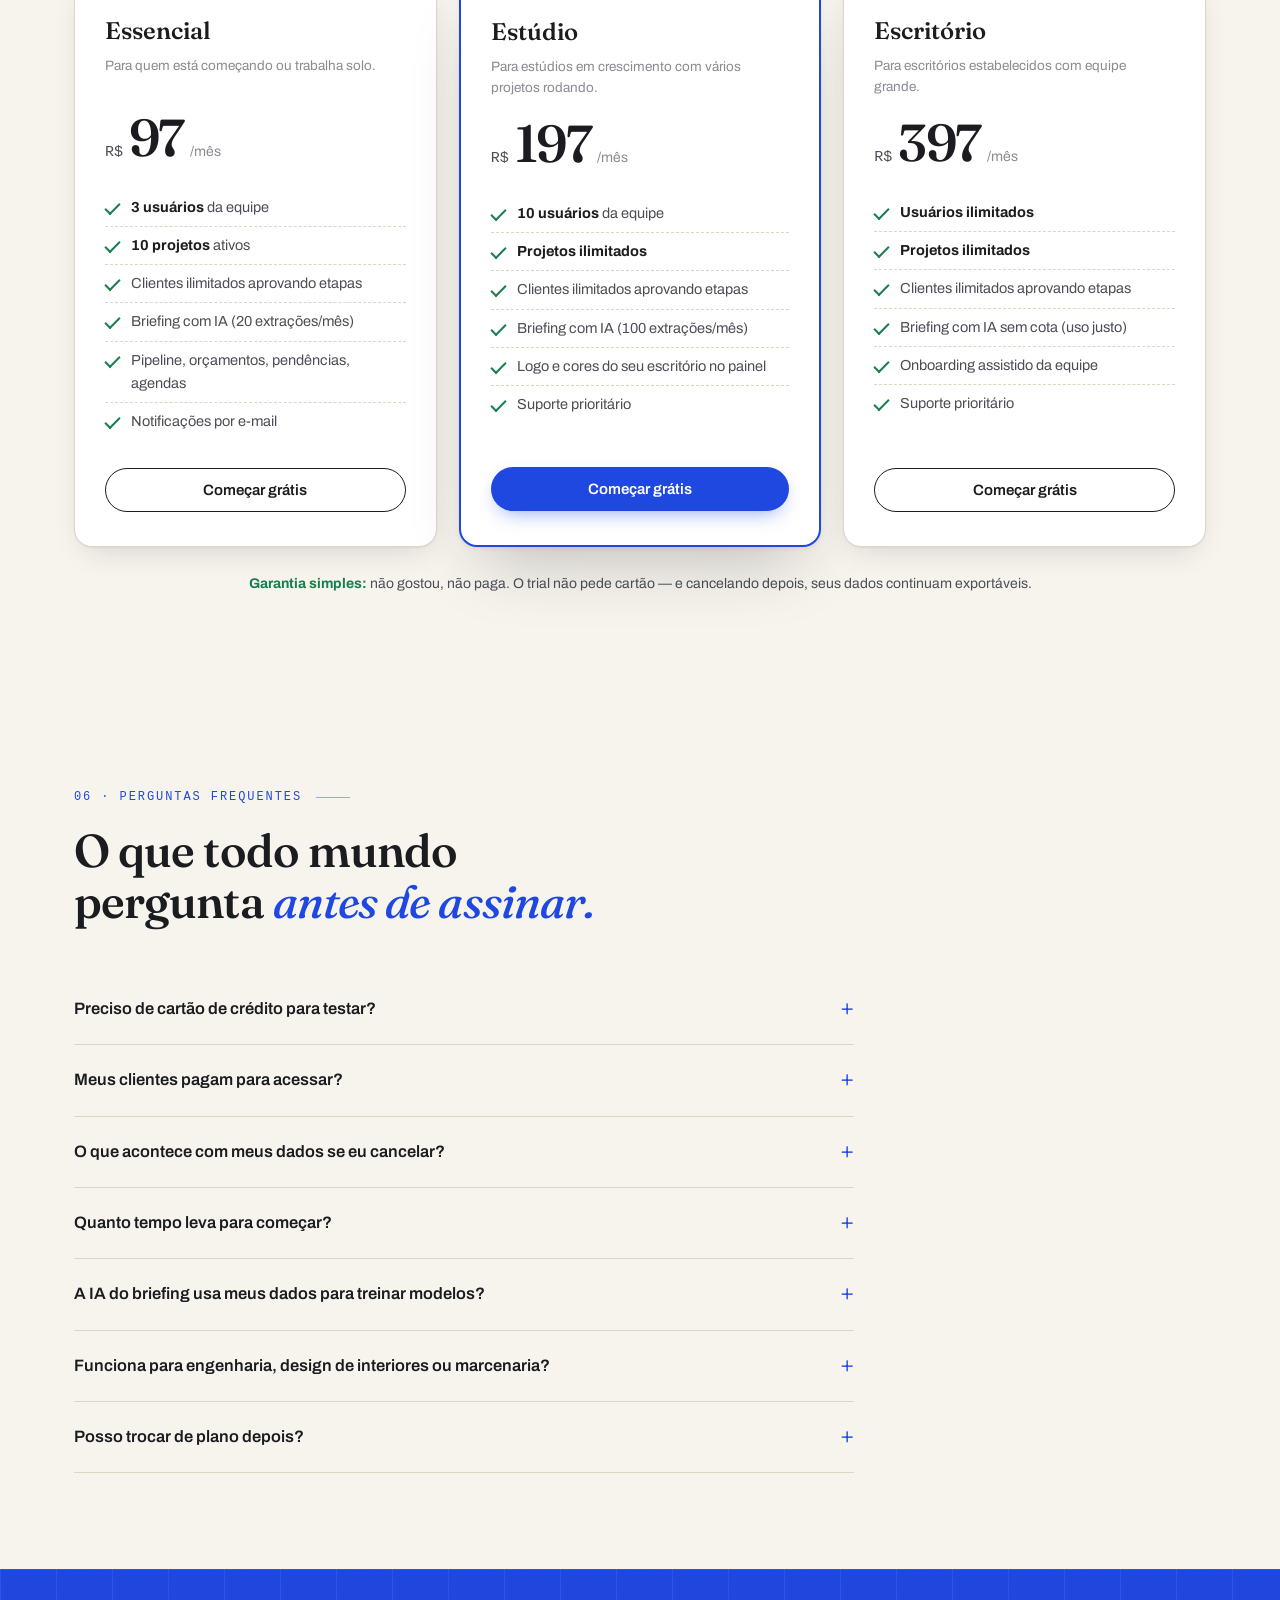
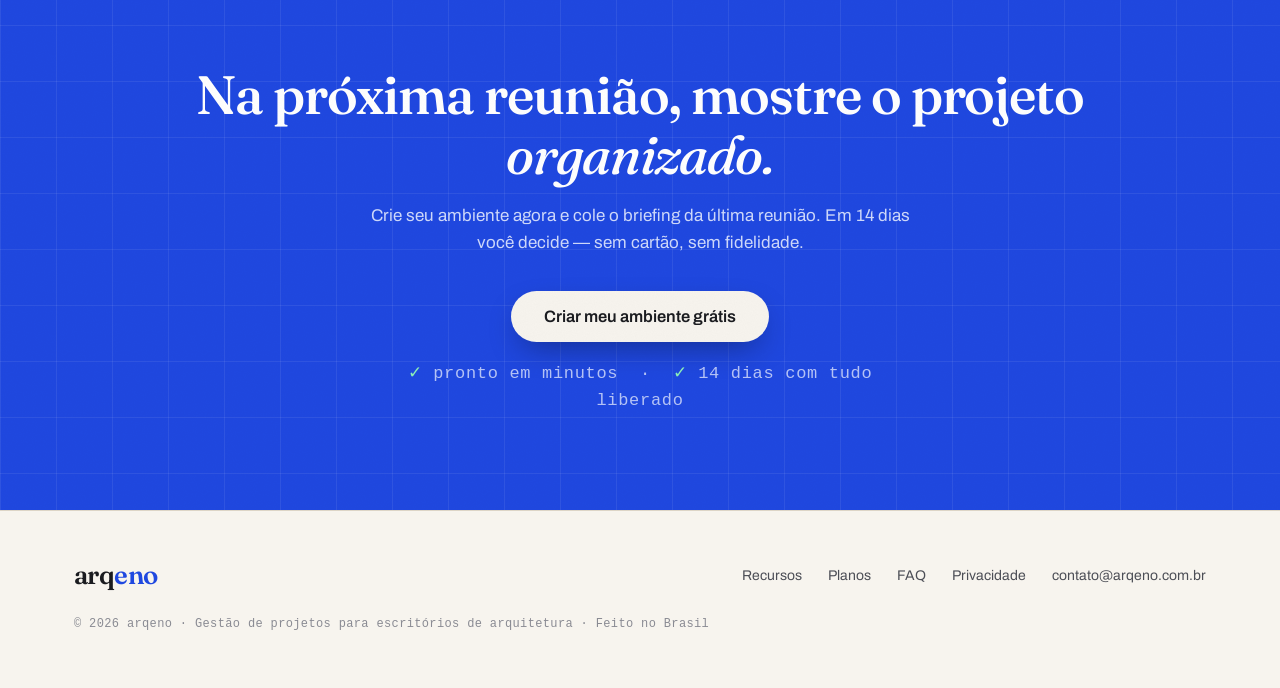
==== commit c71561ad: "fix(landing): corrige aspecto da imagem do hero + adiciona Google Analytics - img reset ganhou `heig" ====
--- a/index.html
+++ b/index.html
@@ -3,6 +3,16 @@
 <head>
     <meta charset="UTF-8">
     <meta name="viewport" content="width=device-width, initial-scale=1.0">
+
+    <!-- Google tag (gtag.js) -->
+    <script async src="https://www.googletagmanager.com/gtag/js?id=G-HGKSGTRC3L"></script>
+    <script>
+      window.dataLayer = window.dataLayer || [];
+      function gtag(){dataLayer.push(arguments);}
+      gtag('js', new Date());
+
+      gtag('config', 'G-HGKSGTRC3L');
+    </script>
 
     <title>arqeno — Gestão de projetos para escritórios de arquitetura | Trial grátis 14 dias</title>
     <meta name="description" content="Projetos, etapas, aprovações de clientes e briefing com IA em um só lugar. Feito para escritórios de arquitetura brasileiros. Preço por escritório (não por usuário). Teste grátis por 14 dias, sem cartão.">
--- a/styles.css
+++ b/styles.css
@@ -42,7 +42,7 @@
 
 ::selection { background: var(--cobalt); color: #fff; }
 
-img { max-width: 100%; display: block; }
+img { max-width: 100%; height: auto; display: block; }
 
 a { color: inherit; }
 
